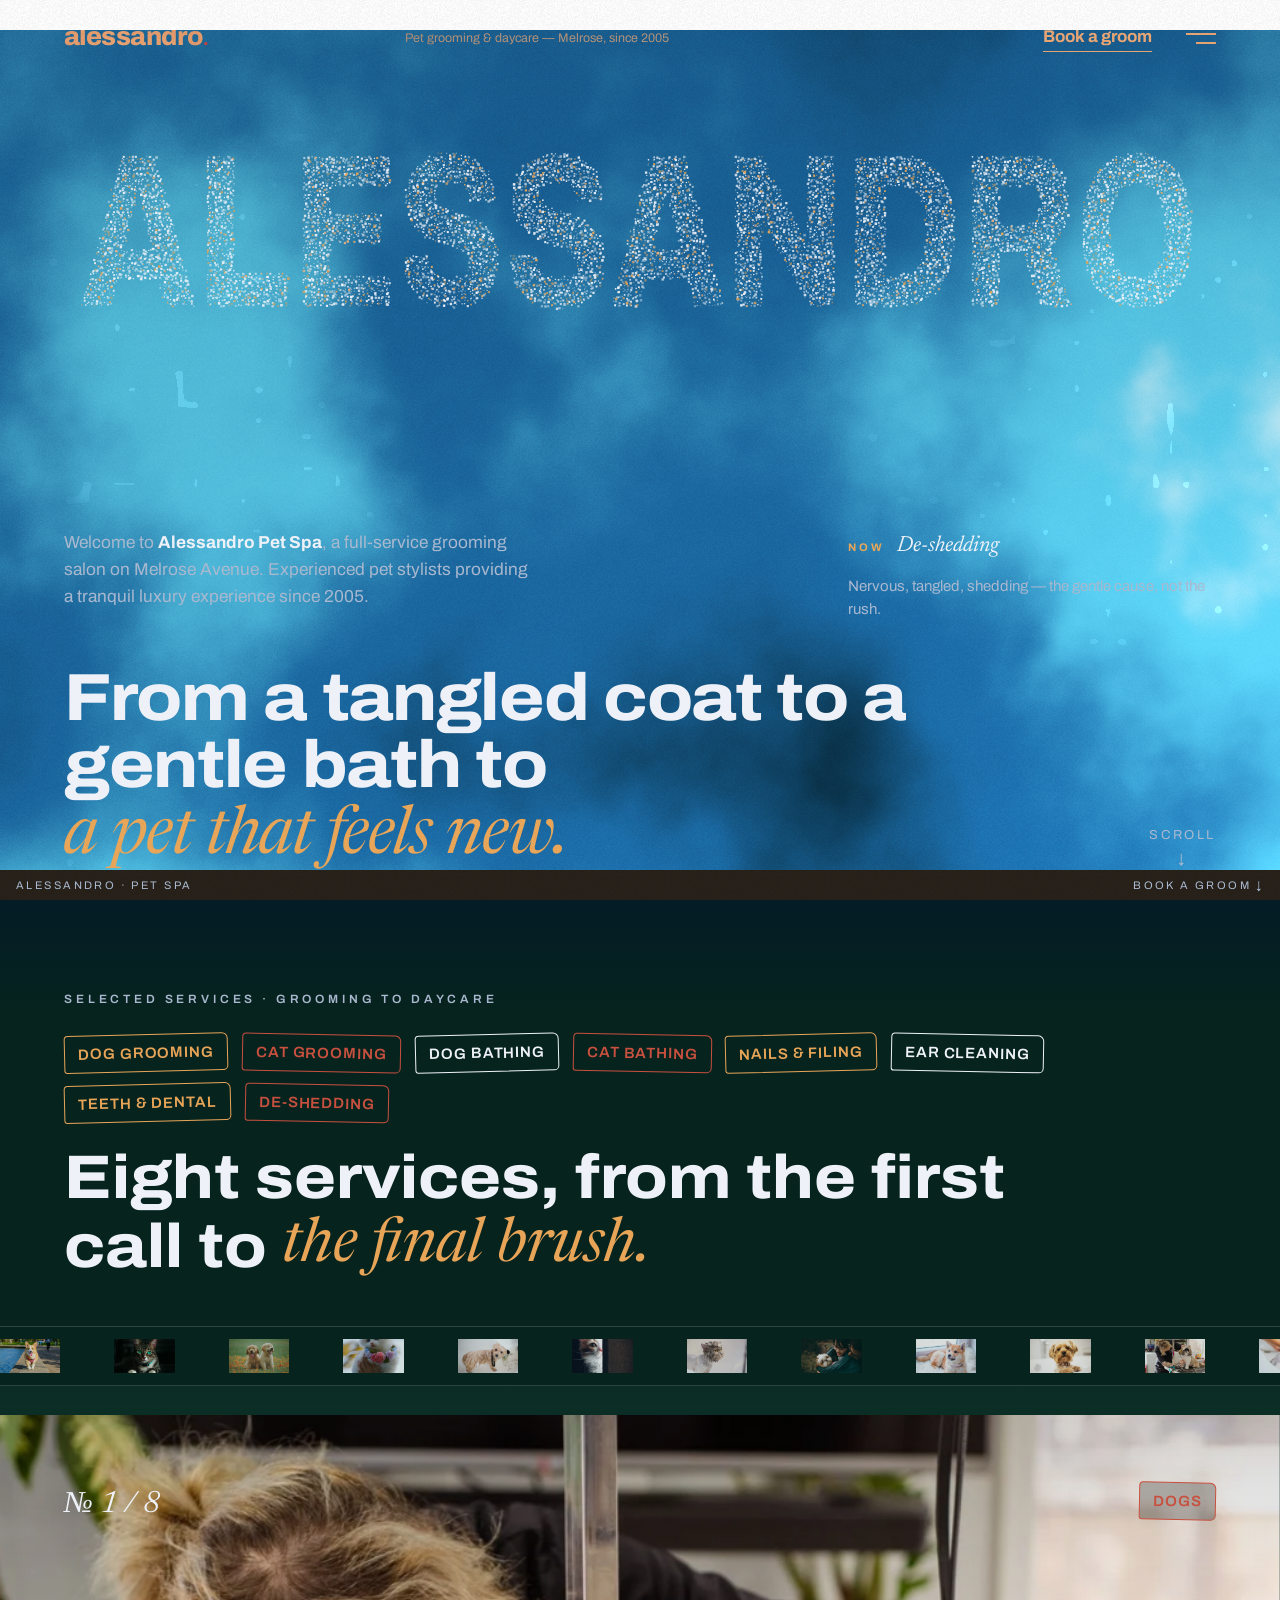
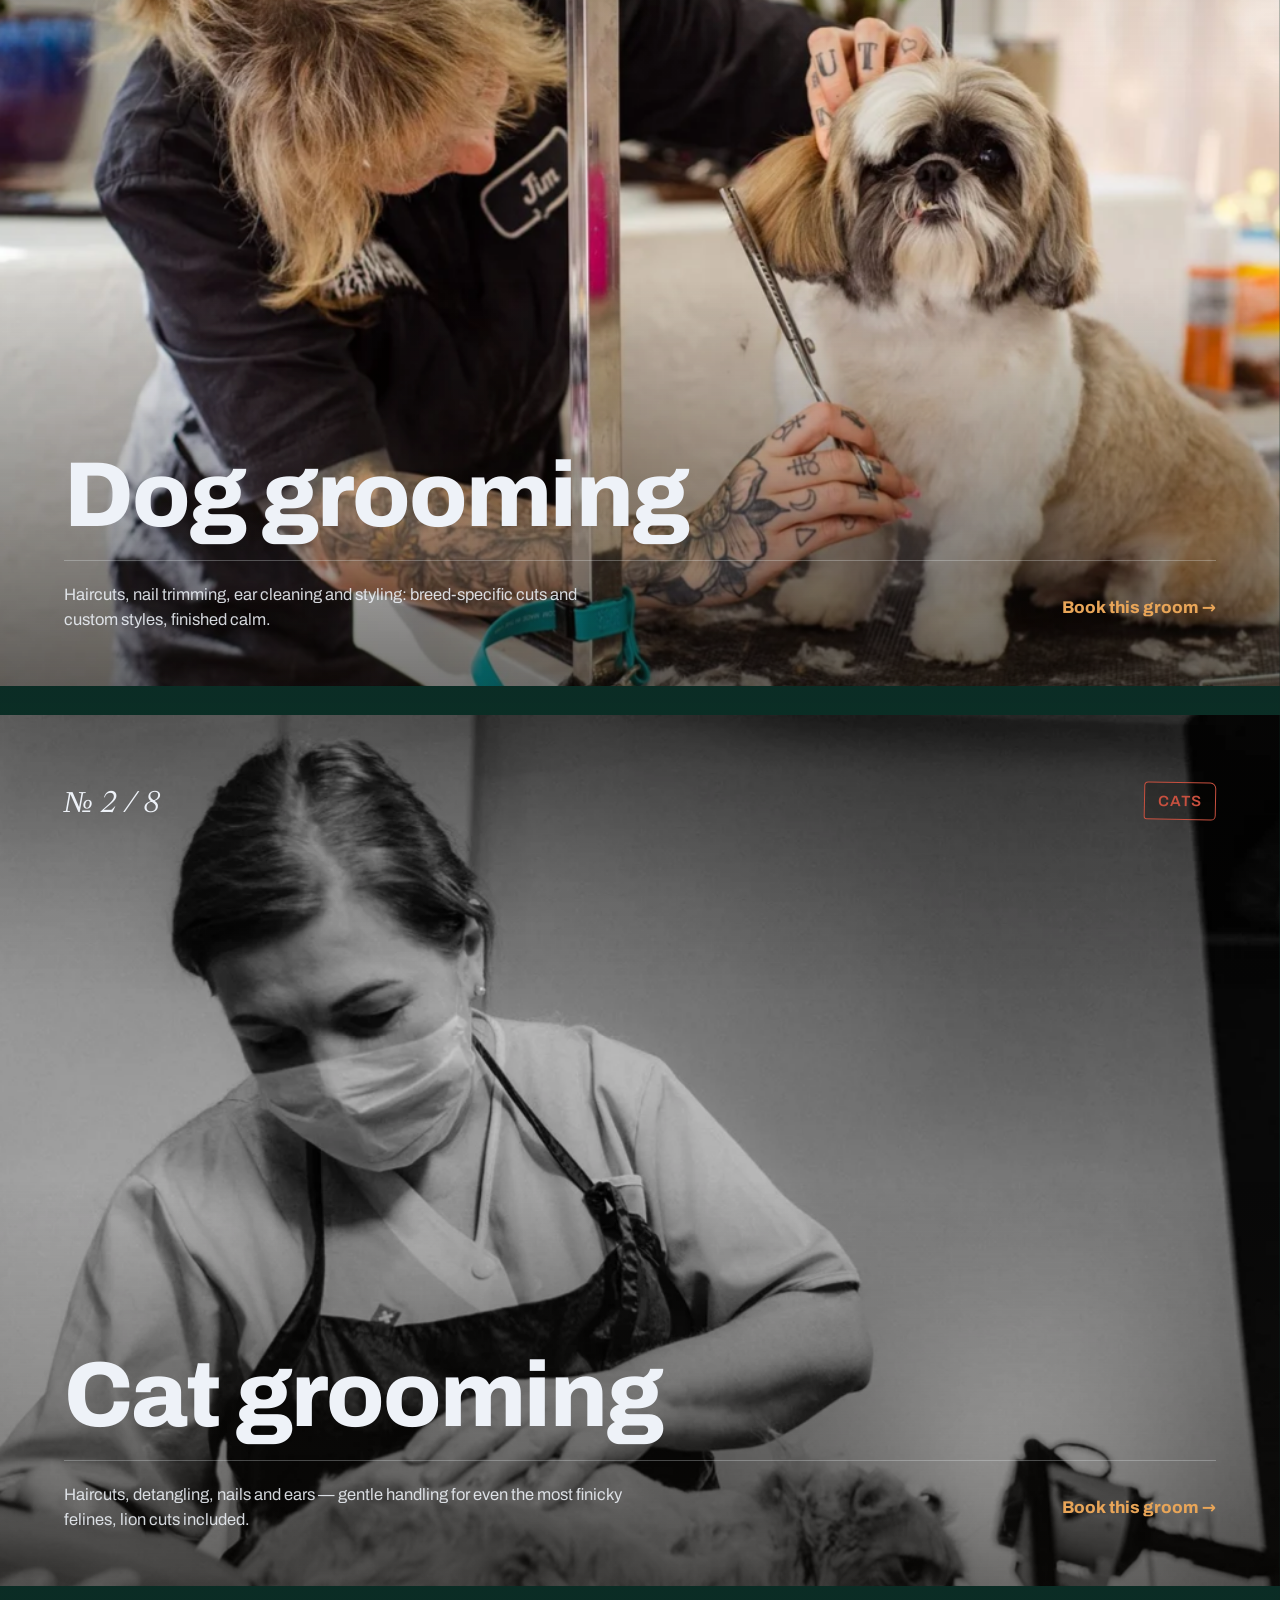
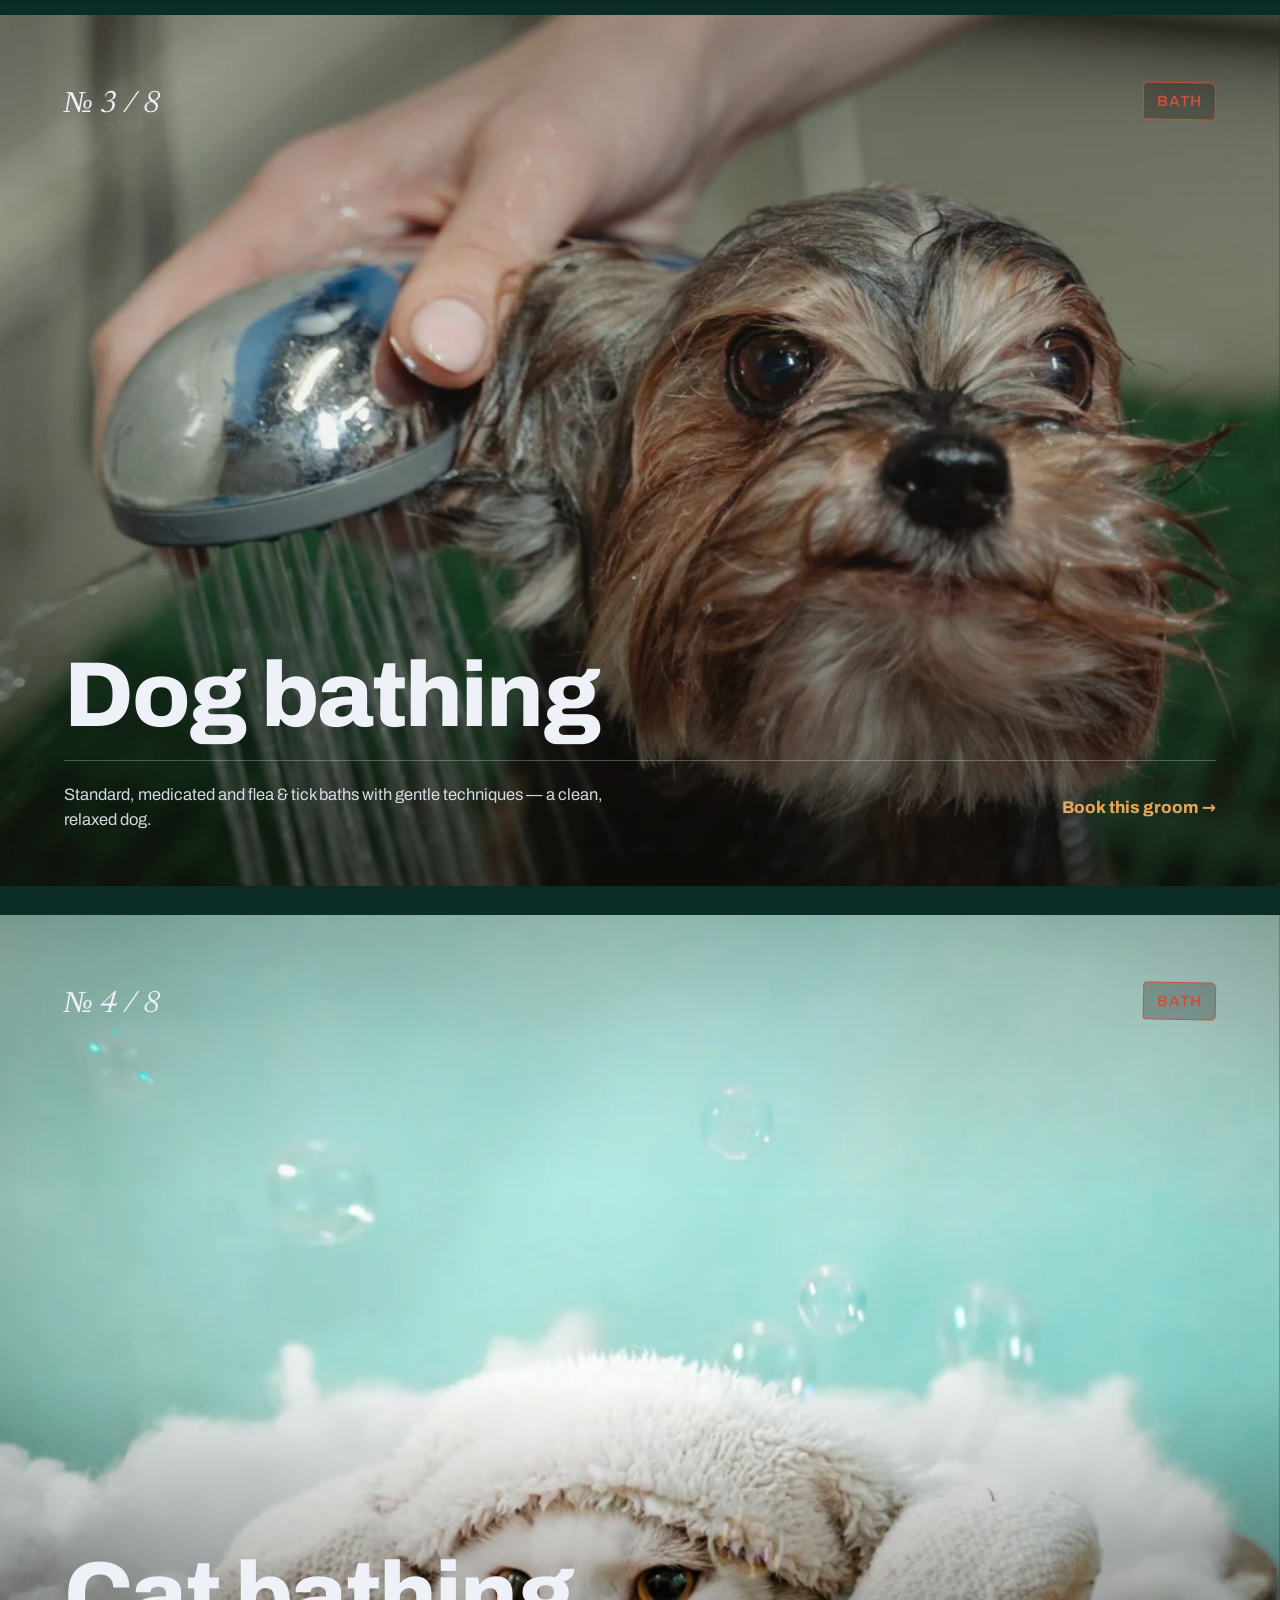
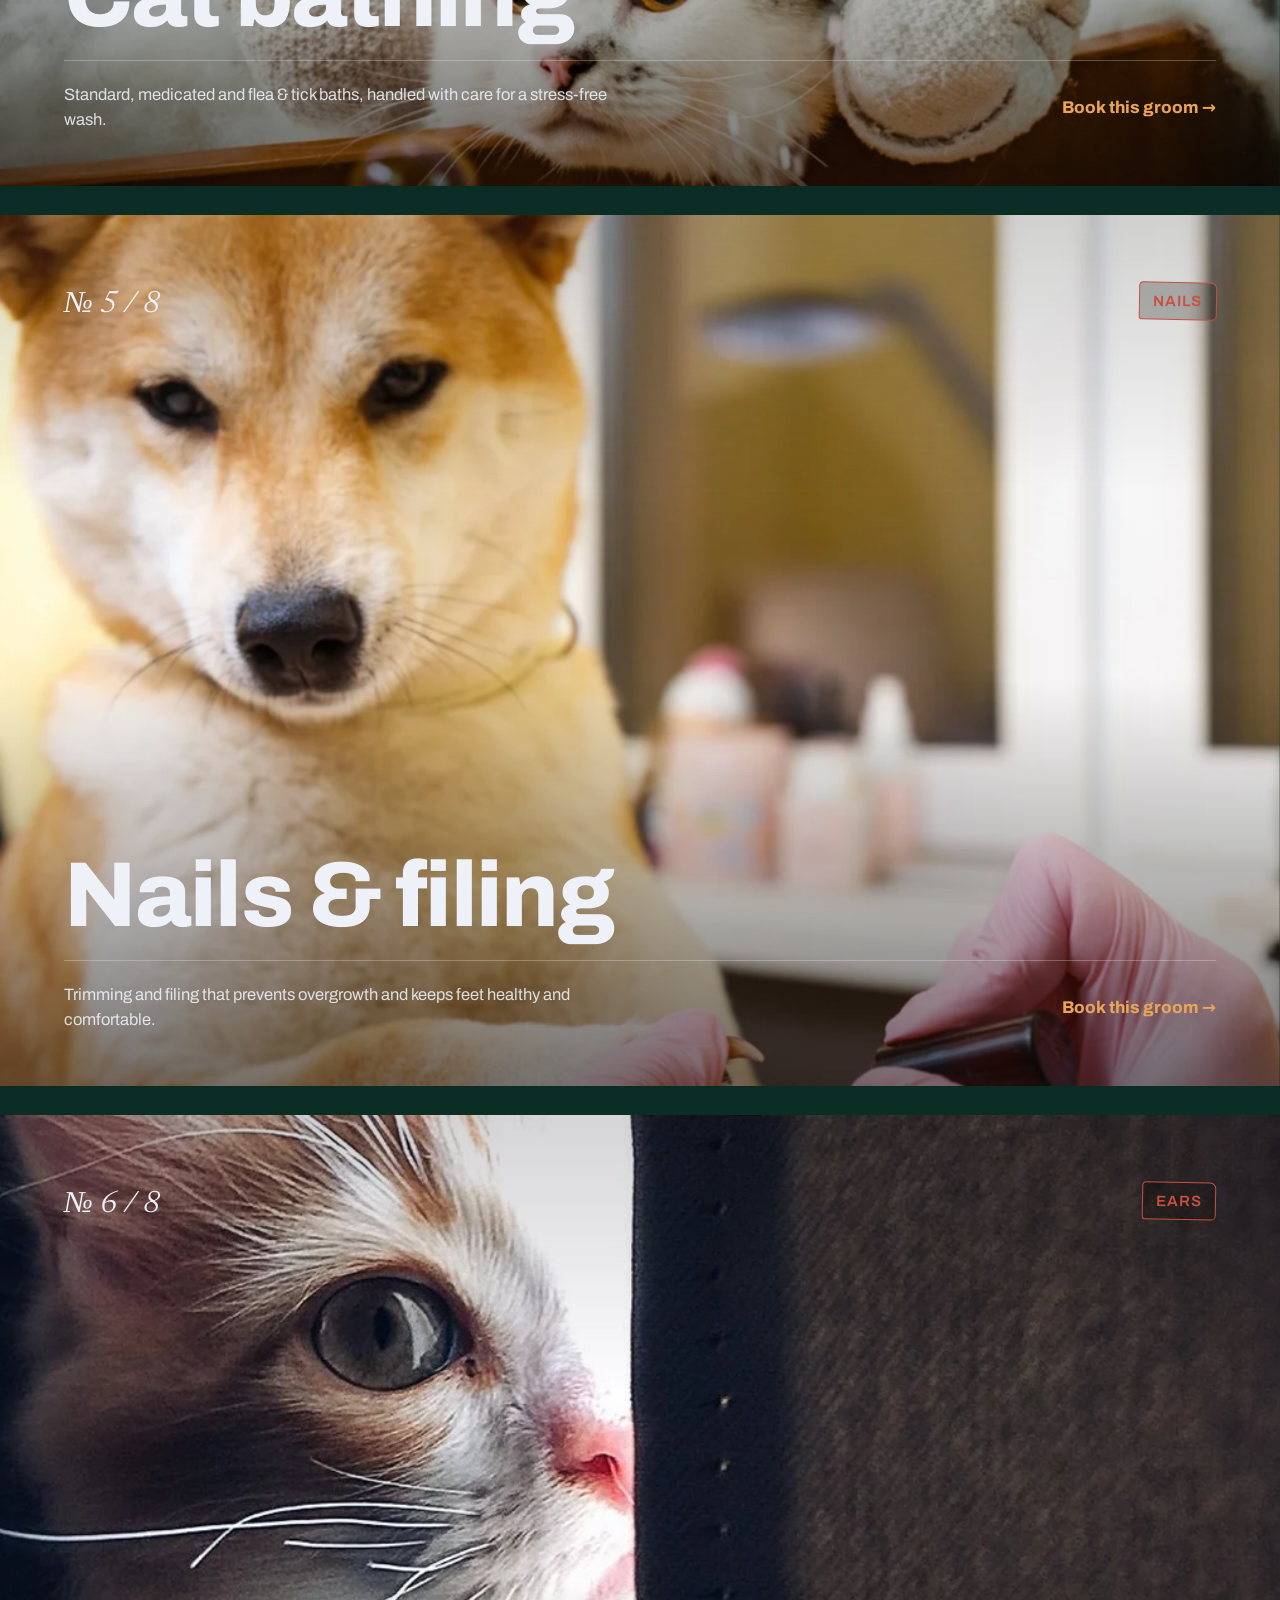
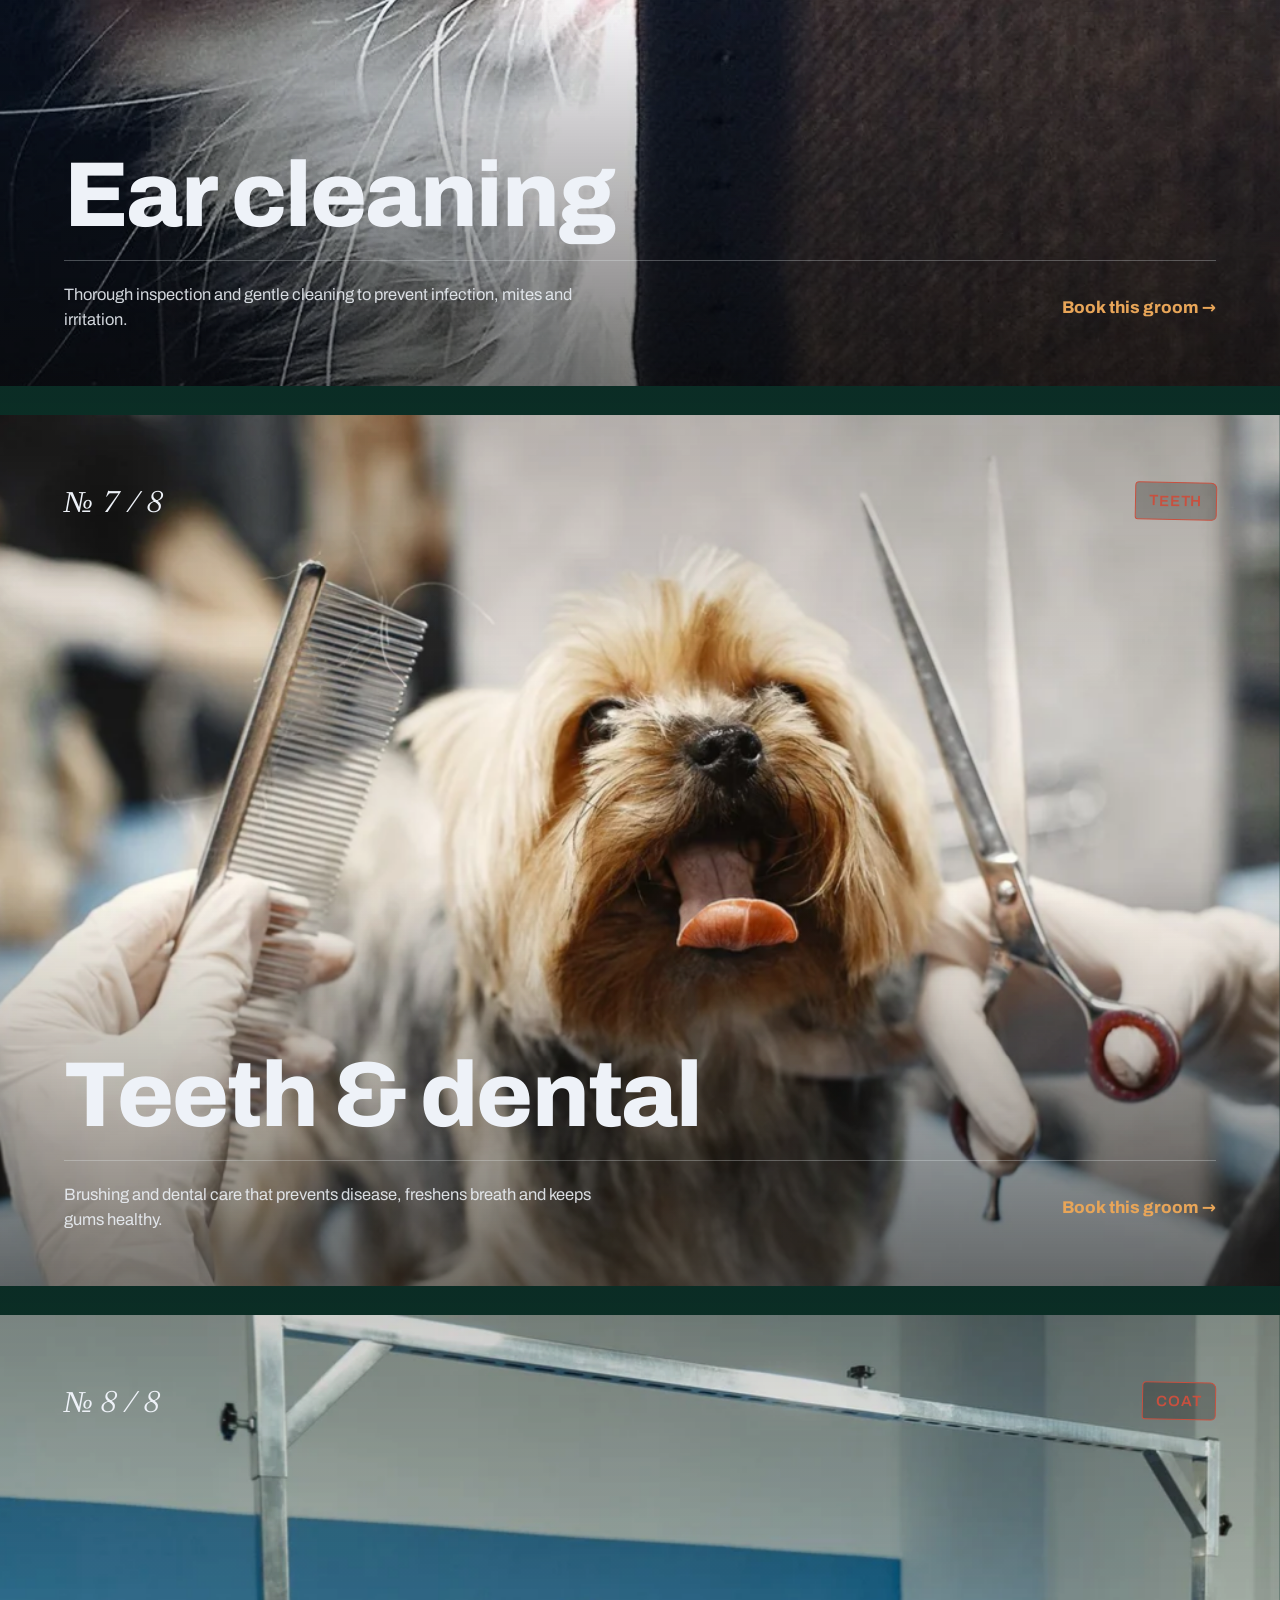
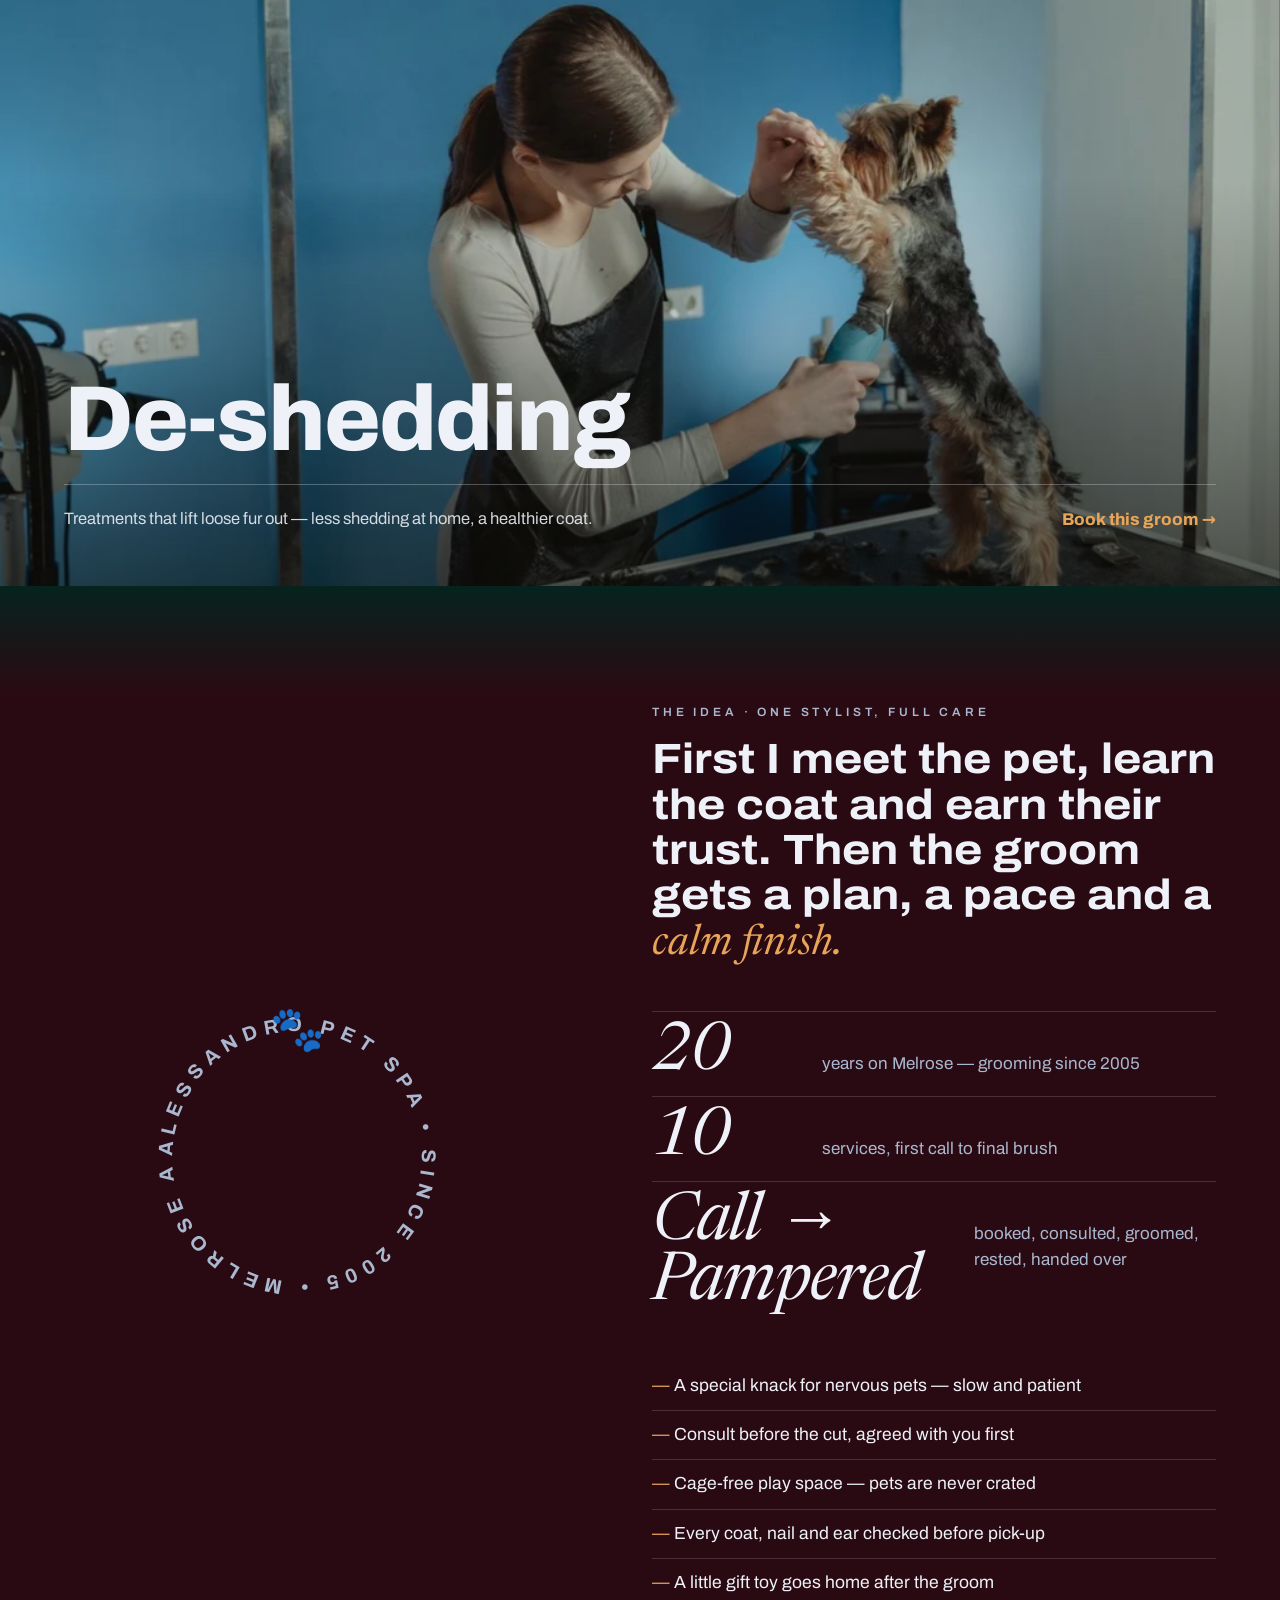
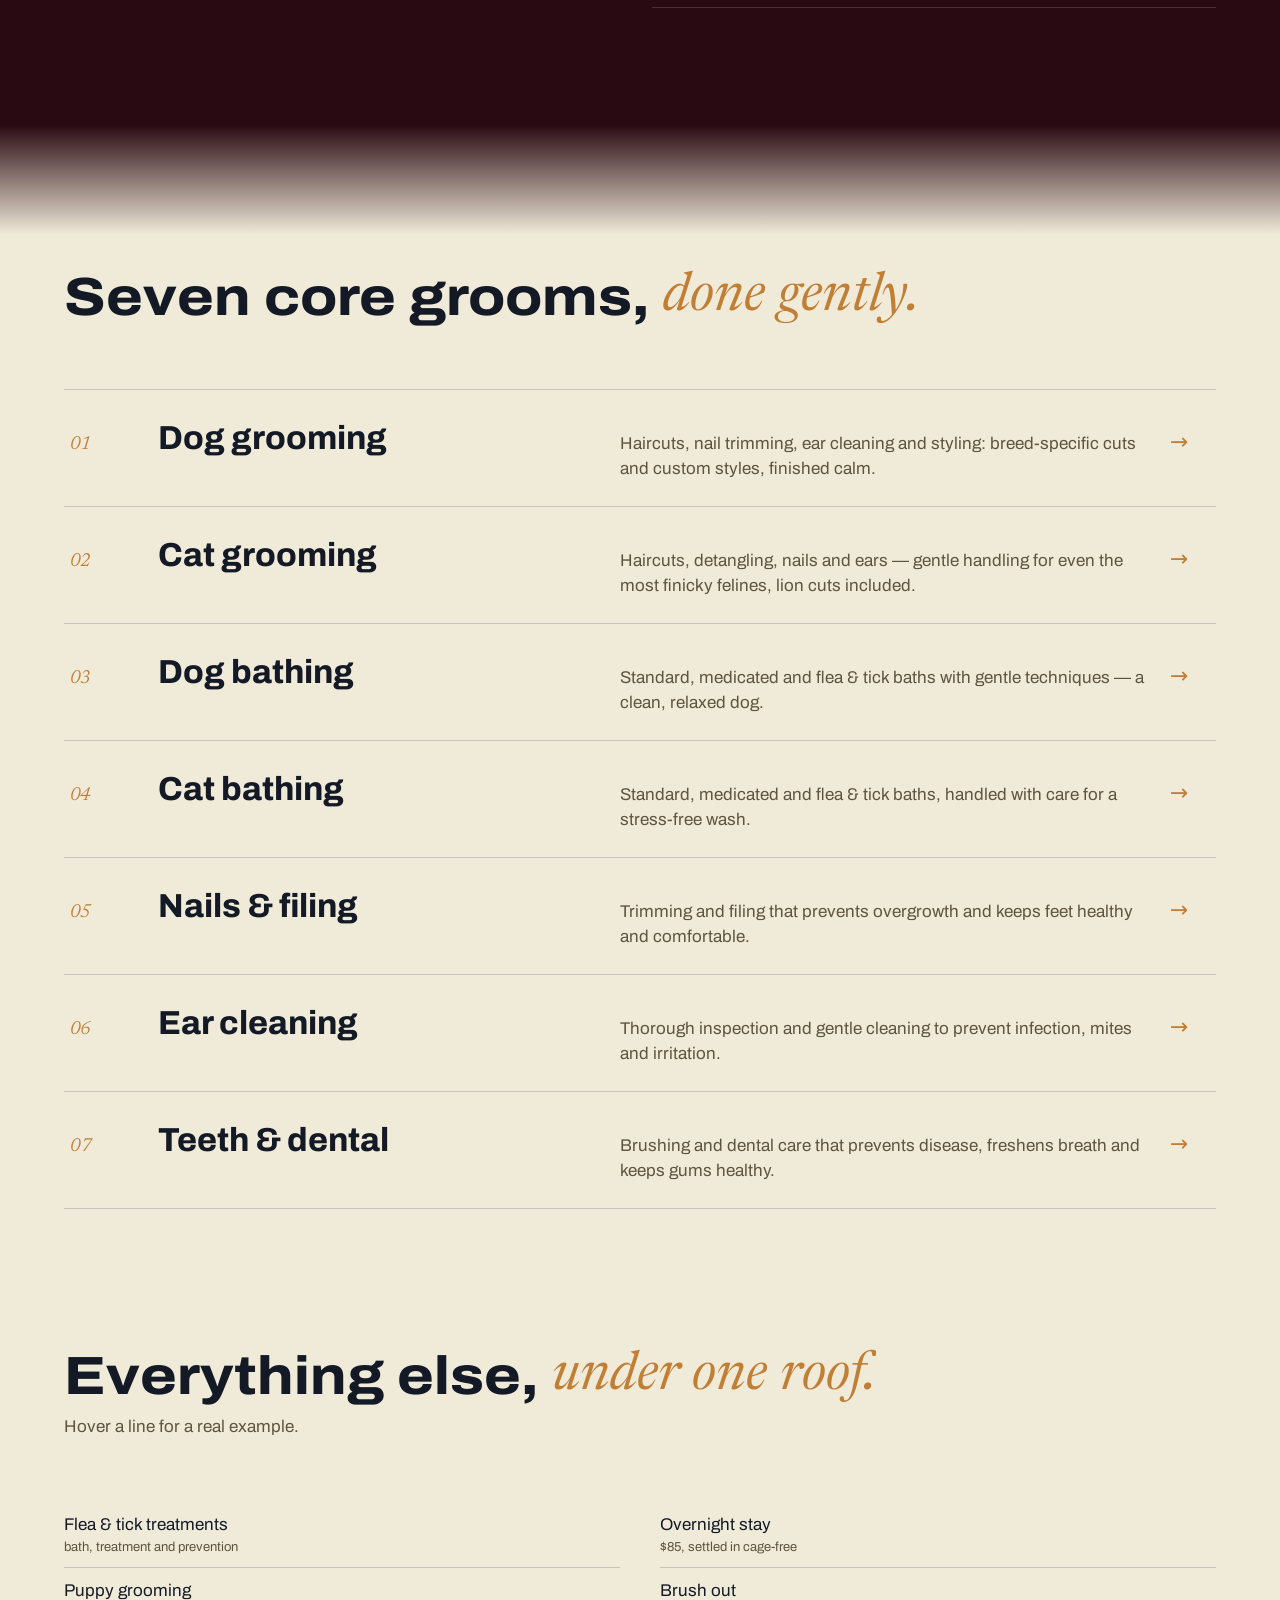
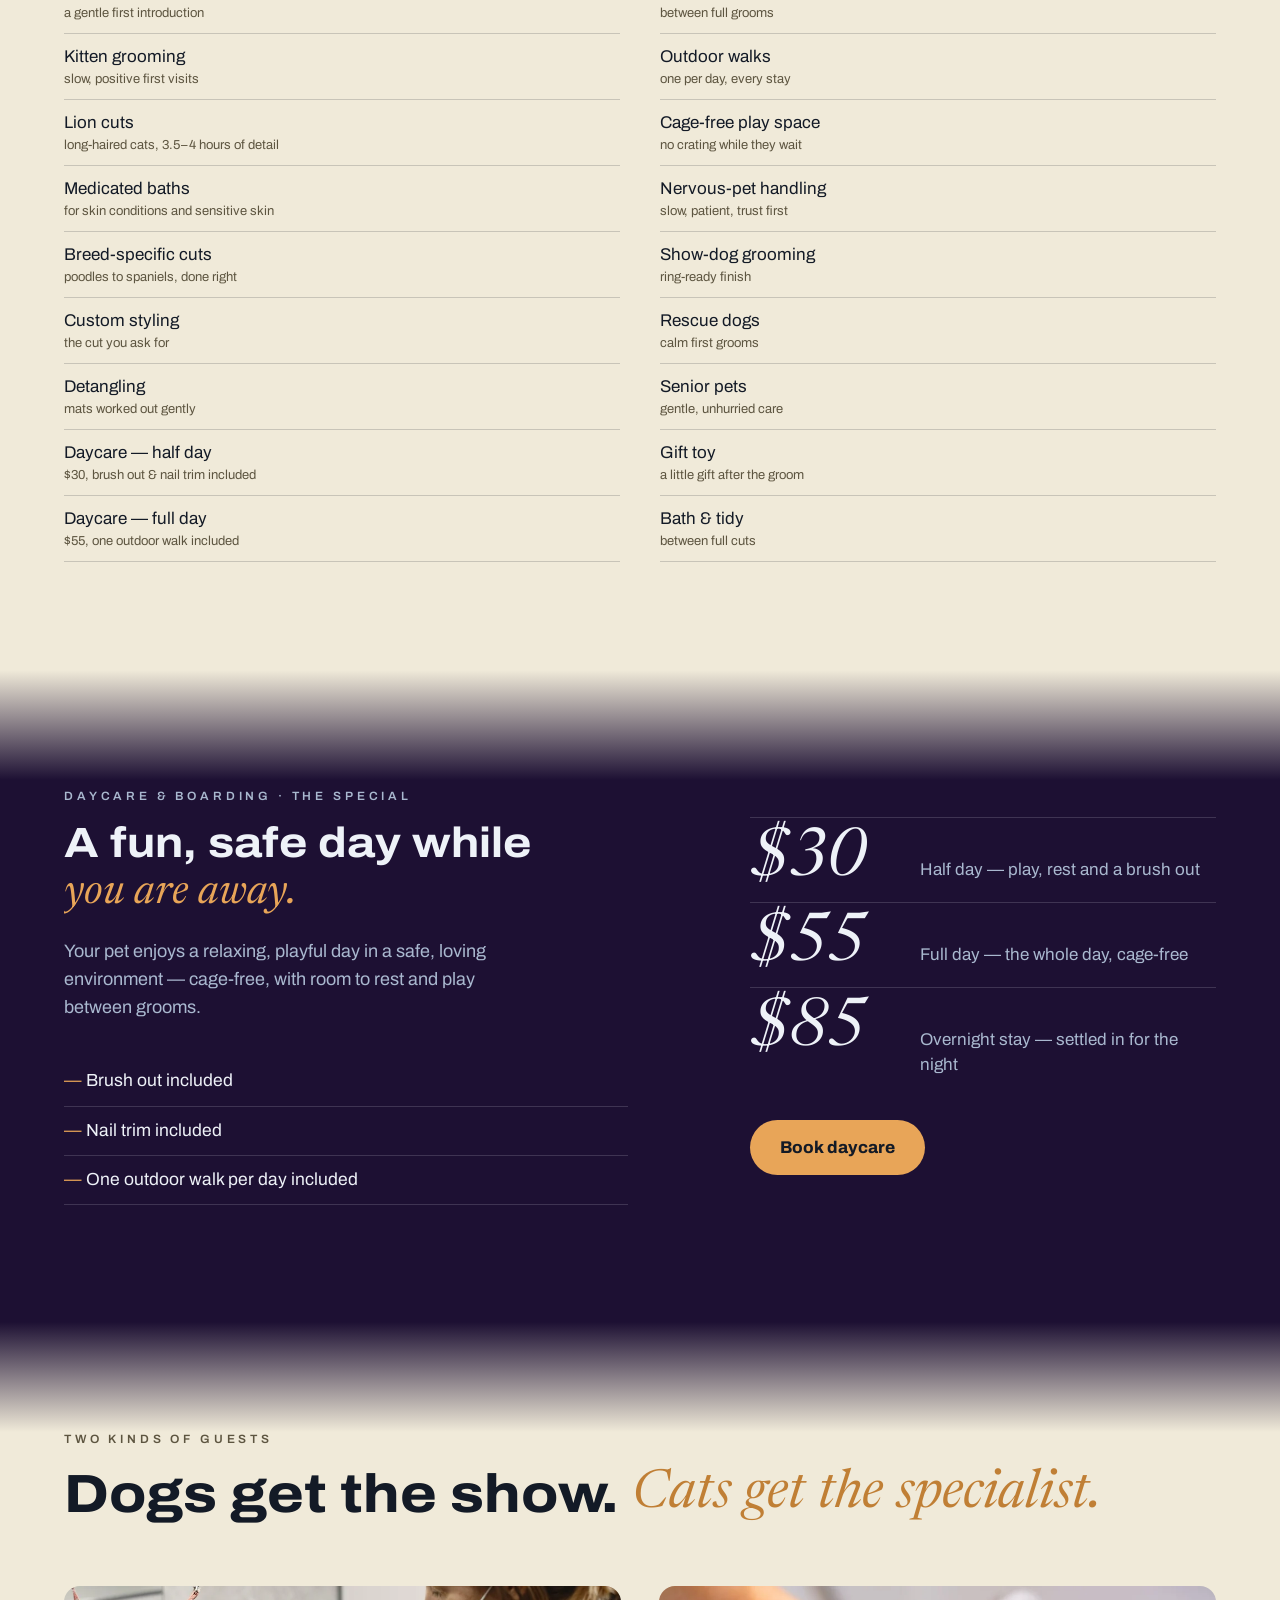
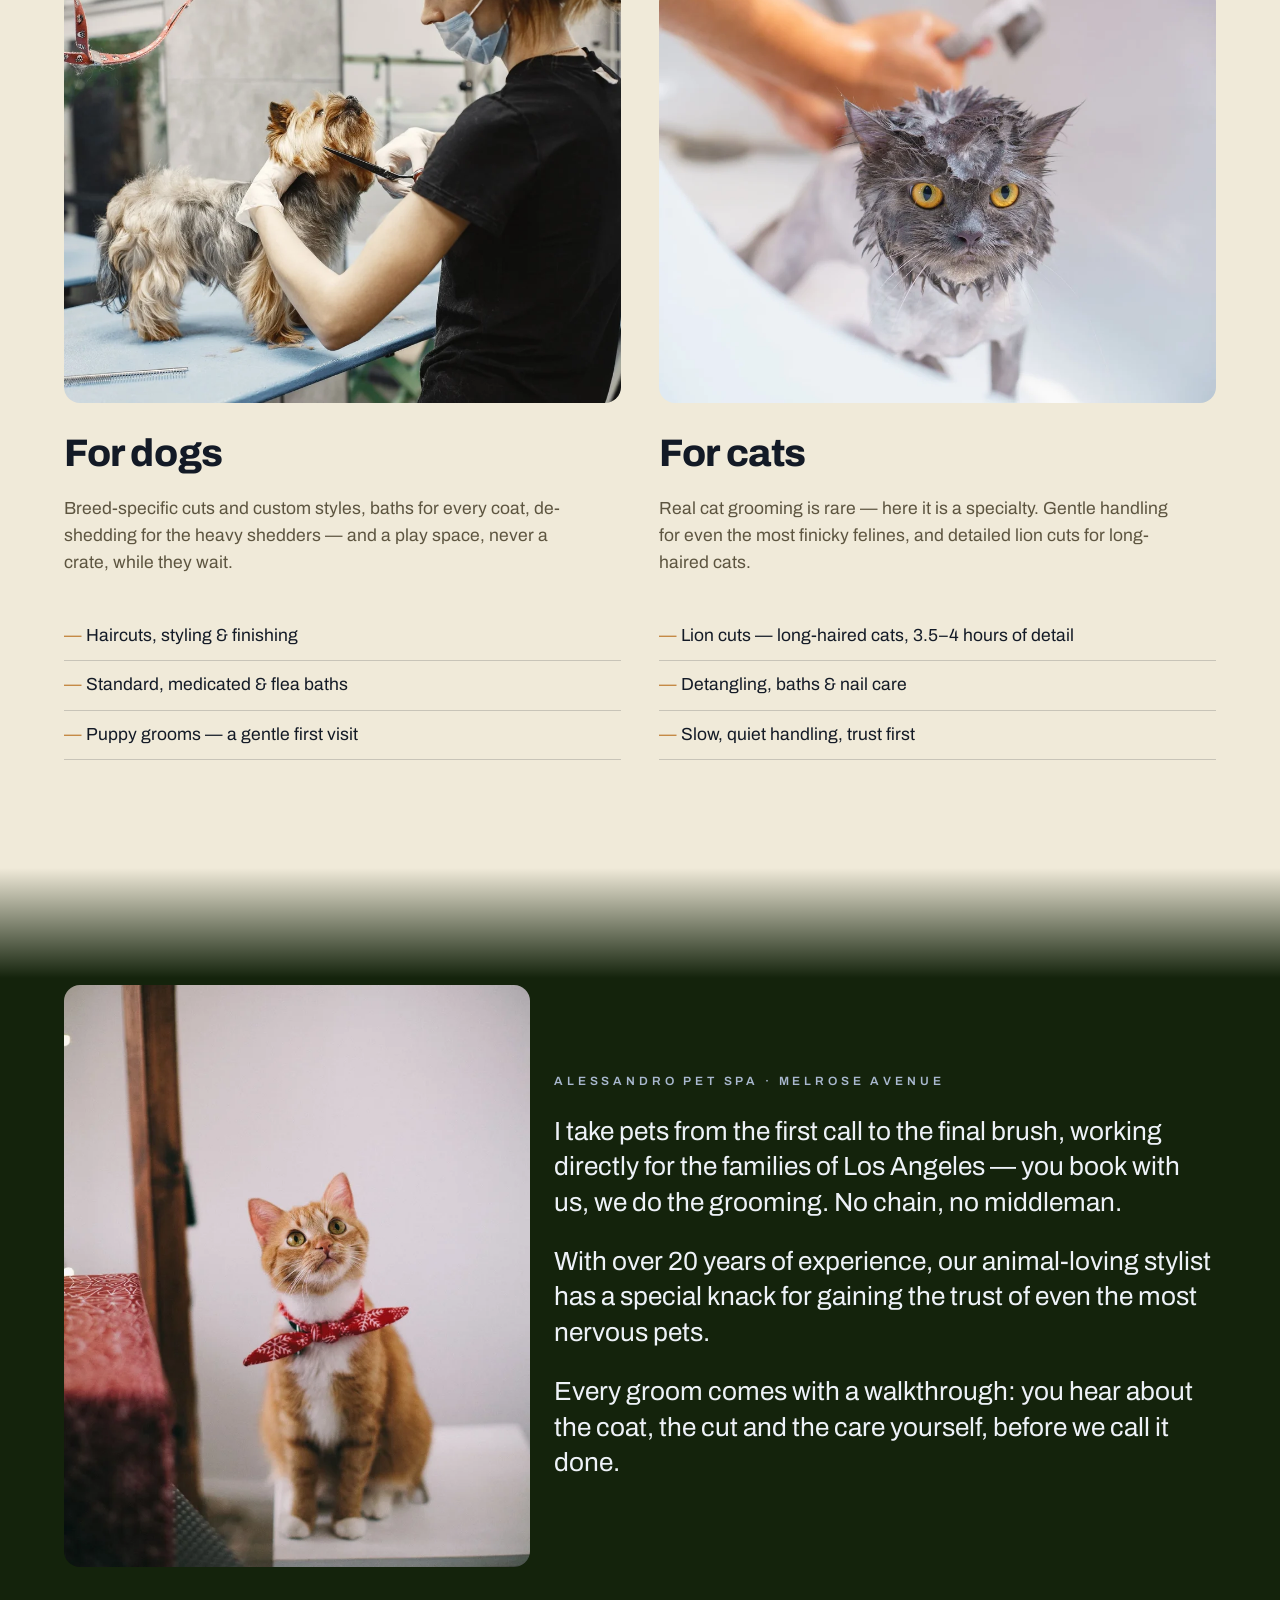
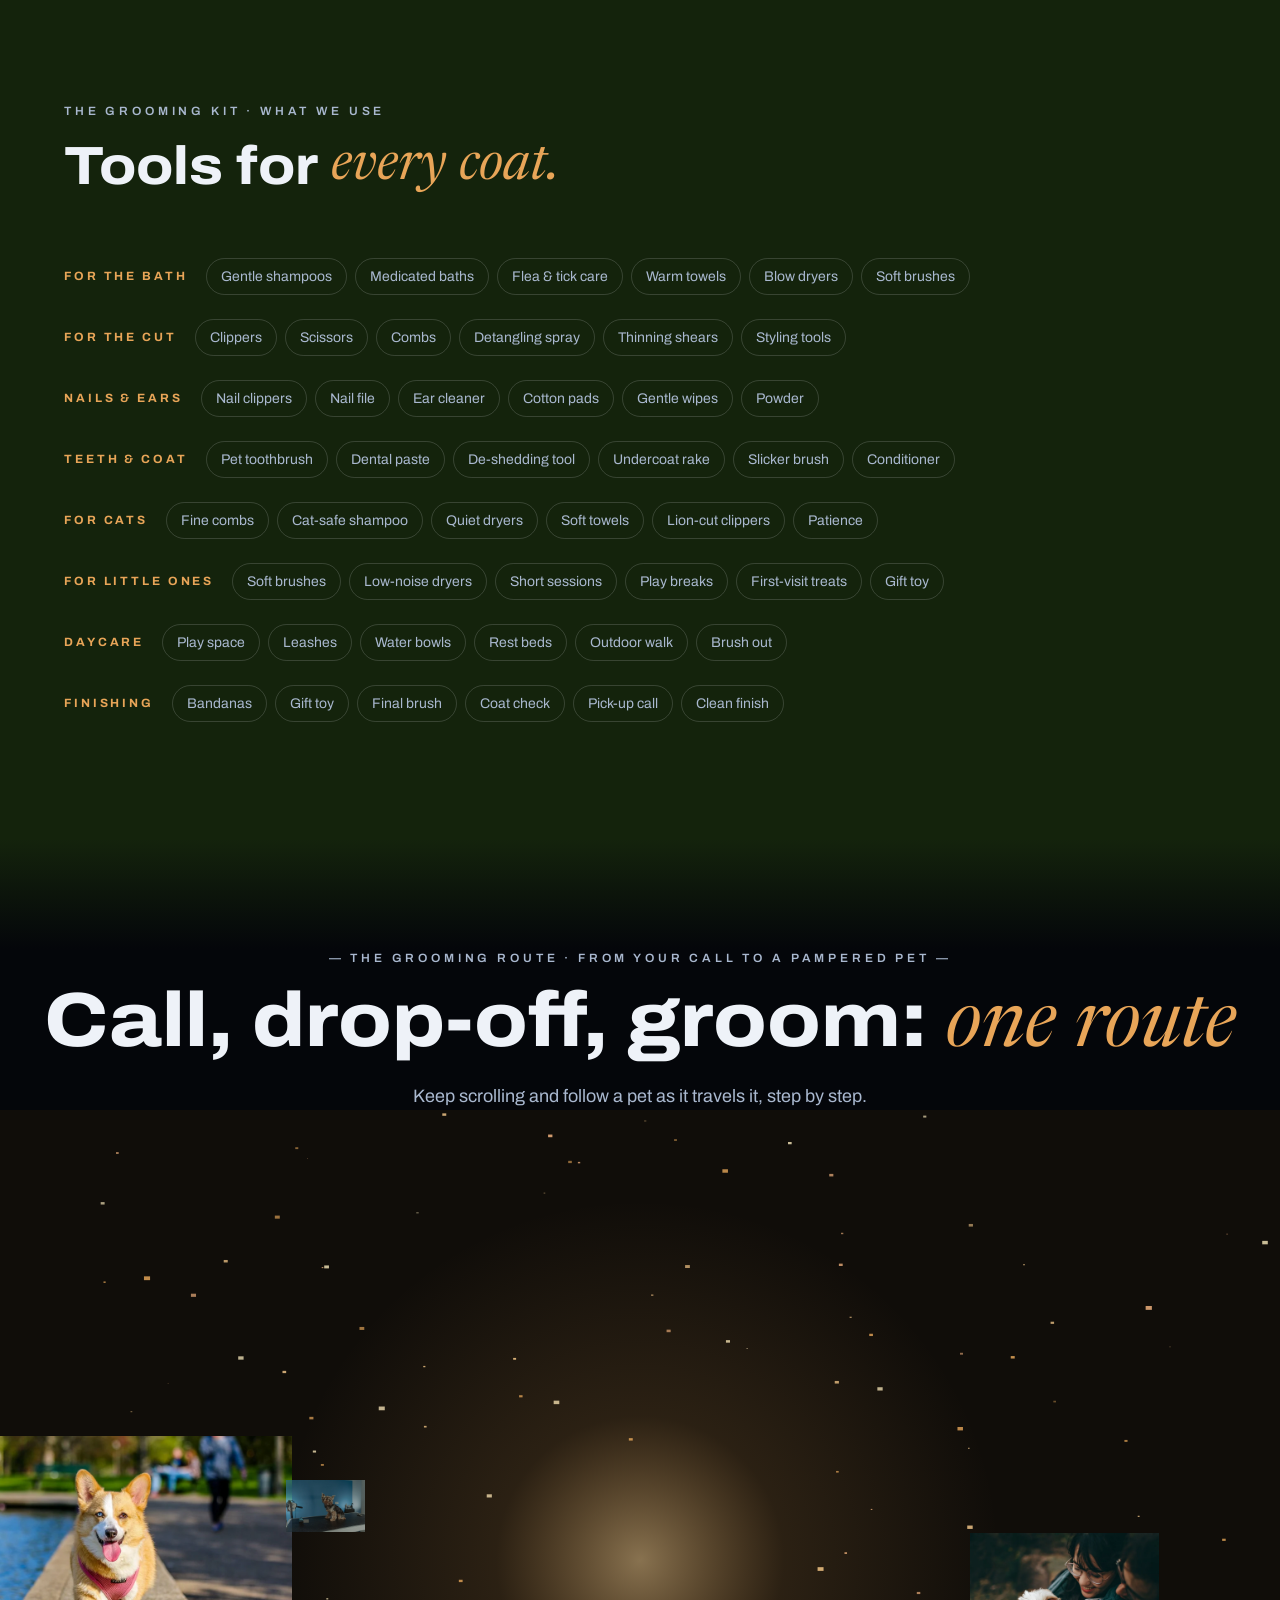
==== index.html @ 4f5b02bc "Alessandro Pet Spa — own-code site on the Mallesh-rebuild design system" ====
<!DOCTYPE html>
<html lang="en">
<head>
<meta charset="UTF-8">
<meta name="viewport" content="width=device-width, initial-scale=1.0">
<title>Alessandro Pet Spa — Pet Grooming &amp; Daycare · Melrose, Los Angeles · Since 2005</title>
<meta name="description" content="Alessandro Pet Spa is a full-service pet grooming salon on Melrose Avenue, Los Angeles: dog and cat grooming, bathing, nails, ears, teeth, de-shedding and cage-free daycare — a tranquil luxury experience since 2005.">
<link rel="icon" href="favicon.svg" type="image/svg+xml">
<link rel="stylesheet" href="assets/css/site.css?v=10">
<script type="application/ld+json">
{"@context":"https://schema.org","@type":"LocalBusiness","name":"Alessandro Pet Spa","description":"Full-service pet grooming and daycare in Los Angeles: dog and cat grooming, bathing, nail trimming, ear cleaning, teeth brushing, de-shedding, flea and tick treatments.","telephone":"(323) 644-4946","email":"alessandropetspa@yahoo.com","priceRange":"$","address":{"@type":"PostalAddress","streetAddress":"7221 Melrose Avenue","addressLocality":"Los Angeles","addressRegion":"CA","postalCode":"90046"}}
</script>
</head>
<body>

<div class="preloader" id="preloader" aria-hidden="true">
  <div class="preloader__name">ALESSANDRO</div>
  <div class="preloader__bar"><span id="preBar"></span></div>
  <div class="preloader__pct" id="prePct">0%</div>
</div>

<header class="hdr">
  <a class="hdr__logo" href="#top" data-goto>alessandro<em>.</em></a>
  <p class="hdr__tag">Pet grooming &amp; daycare — Melrose, since 2005</p>
  <div class="hdr__r">
    <a class="hdr__book" href="#book" data-goto>Book a groom</a>
    <button class="hdr__burger" id="menuBtn" aria-label="Open menu"><span></span><span></span></button>
  </div>
</header>

<nav class="mmenu" id="menu" aria-hidden="true">
  <div class="mmenu__grid">
    <a class="mmenu__link" href="#work" data-goto><img src="assets/img/ghost/work.webp" alt=""><span>Services</span></a>
    <a class="mmenu__link" href="#route" data-goto><img src="assets/img/ghost/approach.webp" alt=""><span>The grooming route</span></a>
    <a class="mmenu__link" href="#about" data-goto><img src="assets/img/ghost/about.webp" alt=""><span>About</span></a>
  </div>
  <div class="mmenu__foot">
    <a href="#book" data-goto class="mmenu__book">Book a groom →</a>
    <p>Dogs · Cats · Baths · Nails · Ears · Teeth · De-shedding · Daycare</p>
  </div>
</nav>

<div class="sheet" id="top">
<main>

  <!-- DAWN -->
  <section class="dawn">
    <canvas class="dawn__shader" id="dawnShader" aria-hidden="true"></canvas>
    <div class="dawn-stage"><canvas class="dawn__gl" id="grainCanvas" aria-label="Alessandro"></canvas></div>
    <div class="dawn-row margins">
      <p class="dawn__lead mask">Welcome to <b>Alessandro Pet Spa</b>, a full-service grooming salon on Melrose Avenue. Experienced pet stylists providing a tranquil luxury experience since 2005.</p>
      <div class="dawn__side">
        <div class="dawn__now"><span class="dawn__now-k">Now</span><span class="dawn__now-v" id="nowRot">Dog grooming</span></div>
        <p class="dawn__side-p">Nervous, tangled, shedding — the gentle cause, not the rush.</p>
      </div>
    </div>
    <div class="dawn-foot margins">
      <h1 class="mask">From a tangled coat to a gentle bath to <em>a pet that feels new.</em></h1>
      <p class="dawn-foot__r">Scroll<br>↓</p>
    </div>
  </section>

  <!-- WORK -->
  <section class="work" id="work">
    <div class="work-head margins">
      <p class="kick reveal">Selected services · grooming to daycare</p>
      <div class="wh-names reveal" id="stamps"></div>
      <h2 class="mask">Eight services, from the first call to <em>the final brush.</em></h2>
    </div>
    <div class="marquee" aria-hidden="true"><div class="marquee__in" id="marqueeIn"></div></div>
    <div class="covers" id="covers"></div>
  </section>

  <!-- IDEA -->
  <section class="idea">
    <div class="idea-grid margins">
      <div class="idea-stage reveal">
        <svg class="badge" viewBox="0 0 200 200" aria-hidden="true">
          <defs><path id="circ" d="M100,100 m-78,0 a78,78 0 1,1 156,0 a78,78 0 1,1 -156,0"/></defs>
          <text><textPath href="#circ">ALESSANDRO PET SPA • SINCE 2005 • MELROSE AVENUE • </textPath></text>
        </svg>
        <span class="badge__bolt">🐾</span>
      </div>
      <div class="idea-copy">
        <p class="kick reveal">The idea · one stylist, full care</p>
        <h2 class="mask">First I meet the pet, learn the coat and earn their trust. Then the groom gets a plan, a pace and a <em>calm finish.</em></h2>
        <div class="nums">
          <div class="num reveal"><b data-count="20">0</b><span>years on Melrose — grooming since 2005</span></div>
          <div class="num reveal"><b data-count="10">0</b><span>services, first call to final brush</span></div>
          <div class="num reveal"><b>Call → Pampered</b><span>booked, consulted, groomed, rested, handed over</span></div>
        </div>
        <ul class="proof reveal">
          <li>A special knack for nervous pets — slow and patient</li>
          <li>Consult before the cut, agreed with you first</li>
          <li>Cage-free play space — pets are never crated</li>
          <li>Every coat, nail and ear checked before pick-up</li>
          <li>A little gift toy goes home after the groom</li>
        </ul>
      </div>
    </div>
  </section>

  <!-- SERVICES (paper) -->
  <section class="paper">
    <div class="margins">
      <div class="sec-head">
        <p class="kick reveal">What we do · the full list</p>
        <h2 class="mask">Seven core grooms, <em>done gently.</em></h2>
      </div>
      <div class="rows" id="rows"></div>
      <div class="sec-head sec-head--2">
        <h2 class="mask">Everything else, <em>under one roof.</em></h2>
        <p class="caps__note reveal">Hover a line for a real example.</p>
      </div>
      <ul class="caps__list" id="capsList"></ul>
    </div>
    <div class="paper__preview" id="rowPreview"><img alt=""></div>
  </section>

  <!-- DAYCARE (Alessandro-only) -->
  <section class="daycare" id="daycare">
    <div class="idea-grid margins">
      <div class="idea-copy daycare-copy">
        <p class="kick reveal">Daycare &amp; boarding · the special</p>
        <h2 class="mask">A fun, safe day while <em>you are away.</em></h2>
        <p class="daycare-p reveal">Your pet enjoys a relaxing, playful day in a safe, loving environment — cage-free, with room to rest and play between grooms.</p>
        <ul class="proof reveal">
          <li>Brush out included</li>
          <li>Nail trim included</li>
          <li>One outdoor walk per day included</li>
        </ul>
      </div>
      <div class="daycare-prices">
        <div class="num reveal"><b>$30</b><span>Half day — play, rest and a brush out</span></div>
        <div class="num reveal"><b>$55</b><span>Full day — the whole day, cage-free</span></div>
        <div class="num reveal"><b>$85</b><span>Overnight stay — settled in for the night</span></div>
        <a class="press reveal" href="#book" data-goto>Book daycare</a>
      </div>
    </div>
  </section>

  <!-- DOGS / CATS SPLIT (Alessandro-only) -->
  <section class="split">
    <div class="margins">
      <div class="sec-head">
        <p class="kick reveal">Two kinds of guests</p>
        <h2 class="mask">Dogs get the show. <em>Cats get the specialist.</em></h2>
      </div>
      <div class="split-grid">
        <article class="split-card reveal">
          <img src="assets/img/split-dogs.webp" alt="Dog being styled at the grooming table" loading="lazy">
          <h3>For dogs</h3>
          <p>Breed-specific cuts and custom styles, baths for every coat, de-shedding for the heavy shedders — and a play space, never a crate, while they wait.</p>
          <ul class="proof">
            <li>Haircuts, styling &amp; finishing</li>
            <li>Standard, medicated &amp; flea baths</li>
            <li>Puppy grooms — a gentle first visit</li>
          </ul>
        </article>
        <article class="split-card reveal">
          <img src="assets/img/split-cats.webp" alt="Cat being bathed gently" loading="lazy">
          <h3>For cats</h3>
          <p>Real cat grooming is rare — here it is a specialty. Gentle handling for even the most finicky felines, and detailed lion cuts for long-haired cats.</p>
          <ul class="proof">
            <li>Lion cuts — long-haired cats, 3.5–4 hours of detail</li>
            <li>Detangling, baths &amp; nail care</li>
            <li>Slow, quiet handling, trust first</li>
          </ul>
        </article>
      </div>
    </div>
  </section>

  <!-- ABOUT -->
  <section class="about" id="about">
    <div class="about-grid margins">
      <figure class="about-stage reveal"><img src="assets/img/about.webp" alt="A groomed cat at Alessandro Pet Spa" width="720" height="900"></figure>
      <div class="about-copy">
        <p class="kick reveal">Alessandro Pet Spa · Melrose Avenue</p>
        <p class="about__p mask">I take pets from the first call to the final brush, working directly for the families of Los Angeles — you book with us, we do the grooming. No chain, no middleman.</p>
        <p class="about__p mask">With over 20 years of experience, our animal-loving stylist has a special knack for gaining the trust of even the most nervous pets.</p>
        <p class="about__p mask">Every groom comes with a walkthrough: you hear about the coat, the cut and the care yourself, before we call it done.</p>
      </div>
    </div>
    <div class="margins">
      <div class="sec-head sec-head--2">
        <p class="kick reveal">The grooming kit · what we use</p>
        <h2 class="mask">Tools for <em>every coat.</em></h2>
      </div>
      <div class="wall" id="wall"></div>
    </div>
  </section>

  <!-- ROUTE -->
  <section class="route" id="route">
    <div class="route__head">
      <p class="kick reveal">— The grooming route · from your call to a pampered pet —</p>
      <h2 class="route__h reveal">Call, drop-off, groom: <em>one route</em></h2>
      <p class="route__sub reveal">Keep scrolling and follow a pet as it travels it, step by step.</p>
    </div>
    <div class="route__stage" id="routeStage">
      <div class="route__sticky">
        <canvas class="route__gl" id="routeCanvas"></canvas>
        <div class="route__plate" id="routePlate"><span id="plateKick"></span><b id="plateTitle"></b><i id="plateLine"></i></div>
        <div class="route__list" id="routeList"></div>
      </div>
    </div>
  </section>

  <!-- GUESTS + STEPS (snake: side-scrolling) -->
  <section class="snake" id="snake">
    <div class="snake-view">
      <div class="snake-cam" id="snakeCam">
        <div class="snake-plane" id="snakePlane">
          <div class="snake-row snake-a">
            <div class="snake-head">
              <p class="kick">Who we groom</p>
              <h2 class="mask">Dogs, cats, puppies — <em>everyone.</em></h2>
              <p class="xp-route">Four kinds of guests, one standard of care: gentle, patient, calm.</p>
            </div>
            <div class="xp">
              <div class="xp-b"><b>Dogs</b><span>Full grooms, baths and de-shedding for every breed and size.</span></div>
              <div class="xp-b"><b>Cats</b><span>Specialist cat grooming, lion cuts and gentle baths.</span></div>
              <div class="xp-b"><b>Little ones</b><span>Puppies and kittens, introduced to grooming gently.</span></div>
              <div class="xp-b"><b>Nervous pets</b><span>Rescues, seniors and anxious guests, taken slowly.</span></div>
            </div>
          </div>
          <div class="snake-gap" aria-hidden="true"></div>
          <div class="snake-row snake-b">
            <div class="snake-head">
              <p class="kick">How a visit runs</p>
              <h2 class="mask">Eight steps, <em>no surprises.</em></h2>
              <p class="xp-route">The same route on every visit, first puppy groom or full lion cut.</p>
            </div>
            <ol class="steps" id="steps"></ol>
          </div>
        </div>
      </div>
    </div>
    <svg class="snake-map" id="snakeMap" viewBox="0 0 40 30" aria-hidden="true"><path d="M3 22 C 12 6, 20 26, 27 12 S 36 8, 38 14"/><circle id="snakeDot" cx="3" cy="22" r="2.6"/></svg>
  </section>

  <!-- TRUST / AWARD + REVIEWS (Alessandro-only) -->
  <section class="test">
    <div class="test-in margins">
      <svg class="test-ring" viewBox="0 0 100 100" aria-hidden="true">
        <circle class="brush" cx="50" cy="50" r="47.5"/>
        <circle class="brush brush2" cx="50.8" cy="49.4" r="47"/>
      </svg>
      <p class="kick reveal">BusinessRate · Best of 2025</p>
      <h2 class="test-h mask">Best pet groomer, <em>Melrose.</em></h2>
      <p class="sec-p reveal">BEST OF BusinessRate 2025 — Pet Groomer, Melrose, Los Angeles. Google 4.7. On Melrose Avenue since 2005, with a cage-free play space and a TOP DOG trophy on the shelf.</p>
      <div class="reviews reveal">
        <blockquote>“Alessandro is the perfect groomer for my baby girl. She was looking kind of raggedy when I brought her in and he explained what we could do during a brief consultation and also made some very valuable suggestions! I loved his demeanor and the vibe of the shop.”<span>— Google review</span></blockquote>
        <blockquote>“As the owner of a dog rescue and so many different dogs that come in and out needing grooming — Alessandro is the BEST and truly cares about each and every client's wellbeing. We recommend coming here for ALL of our alumni and definitely for your baby!!”<span>— Google review</span></blockquote>
      </div>
      <div class="presses reveal">
        <a class="press" href="#book" data-goto>Book a groom</a>
        <a class="press press--ghost" href="#work" data-goto>See the services</a>
      </div>
    </div>
  </section>

  <!-- FINALE -->
  <section class="finale">
    <div class="finale-stage" id="inkStage">
      <canvas class="finale__gl" id="finaleCanvas" aria-label="Alessandro — signature"></canvas>
      <div class="ink-line" aria-hidden="true"></div>
      <div class="ink-touch" id="inkTouch" aria-hidden="true"></div>
      <p class="ink-hint" id="inkHint"><span class="hold"></span> Hold on the line to sign</p>
      <button class="ink-done" id="inkDone" type="button">Done</button>
      <div class="seal" id="seal" aria-hidden="true"><span class="seal__b">🐾</span><span class="seal__t">Alessandro</span><span class="seal__s">Groomed &amp; happy</span></div>
      <button class="ink-again" id="inkAgain" type="button">Sign again</button>
    </div>
    <div class="finale-copy margins">
      <h2 class="mask">Bring your pet. <em>We'll take it to pampered.</em></h2>
      <a class="btn" href="#book" data-goto>Book a groom</a>
    </div>
  </section>

</main>
</div>

<!-- FOOTER / BOOKING — the booking sheet -->
<footer class="curtain" id="book">
  <div class="margins curtain__in">
    <div class="sheet-head" aria-hidden="true">
      <span>Booking sheet</span><span class="sheet-head__no">№ 001 — Alessandro Pet Spa</span><span>Since 2005</span>
    </div>
    <div class="book-grid">
      <div class="book-left">
        <h2 class="mask">Tell me who <em>needs a groom.</em></h2>
        <p class="book-lede reveal">Fill the sheet and we will call you back. Or call the spa yourself on (323) 644-4946 — 7221 Melrose Avenue, Los Angeles, parking in the back, between Formosa and Alta Vista.</p>
        <div class="assure">
          <div class="assure__row reveal"><b>Call the spa</b><span>(323) 644-4946 · Mon–Fri 8–5, Sat–Sun 9–5.</span></div>
          <div class="assure__row reveal"><b>Cage-free, always</b><span>Pets play and rest in the open — never crated.</span></div>
          <div class="assure__row reveal"><b>Gentle first visits</b><span>Nervous pets are taken slowly, trust first.</span></div>
        </div>
      </div>
      <div class="book-right">
        <form class="jform" id="bookForm" action="#" method="post" novalidate>
          <label class="jfield"><span>Your name</span>
            <input name="name" type="text" autocomplete="name" placeholder="Full name" required>
          </label>
          <label class="jfield"><span>Phone</span>
            <input name="contact" type="tel" autocomplete="tel" placeholder="Number we should call back" required>
          </label>
          <label class="jfield"><span>Your pet &amp; the groom</span>
            <textarea name="job" rows="4" placeholder="Pet's name, breed, and what they need" required></textarea>
          </label>
          <fieldset class="jchips">
            <legend>Booking for</legend>
            <label><input type="radio" name="size" value="Dog" checked><span>Dog</span></label>
            <label><input type="radio" name="size" value="Cat"><span>Cat</span></label>
            <label><input type="radio" name="size" value="Puppy or kitten"><span>Puppy or kitten</span></label>
            <label><input type="radio" name="size" value="Daycare"><span>Daycare</span></label>
          </fieldset>
          <p class="jform__err" id="formErr" hidden>Three things missing: your name, a number to call back, and what your pet needs.</p>
          <button class="jform__send" type="submit">Send the booking sheet <i>→</i></button>
          <p class="jform__note">Sending puts your pet in our booking book. Nothing is shared with anyone else. Daycare: $30 half day · $55 full day · $85 overnight.</p>
        </form>
        <div class="sheet-done" id="sheetDone" hidden>
          <div class="stamp-big" aria-hidden="true">Booking<br>logged</div>
          <h3>Sheet received.</h3>
          <p id="doneText">We will call you back shortly.</p>
          <dl class="done-sum" id="doneSum"></dl>
          <button class="jform__send jform__send--ghost" id="againBtn" type="button">Book another groom</button>
        </div>
      </div>
    </div>
    <div class="book-foot">
      <span class="book-mark">alessandro<em>.</em></span>
      <p class="foot__col">© 2026 Alessandro Pet Spa — 7221 Melrose Avenue, Los Angeles, CA 90046 · (323) 644-4946 · alessandropetspa@yahoo.com · @alessandropetspa · Mon–Fri 8 AM–5 PM, Sat–Sun 9 AM–5 PM · Set in Archivo and Newsreader (SIL Open Font Licence) · Photos: free licences via Pexels, credited in humans.txt</p>
    </div>
  </div>
</footer>

<div class="frame" aria-hidden="true"><span>Alessandro · Pet Spa</span><span>Book a groom ↓</span></div>

<script src="assets/js/lenis.min.js?v=10"></script>
<script src="assets/js/main.js?v=10"></script>
<script src="assets/js/shader.js?v=10"></script>
<script src="assets/js/grain.js?v=10"></script>
<script src="assets/js/route.js?v=10"></script>
<script src="assets/js/finale.js?v=10"></script>
</body>
</html>
---- assets/css/site.css ----
/* Alessandro — own stylesheet v2. Layout metrics from the reference build:
   --m page margins, 76px header, full-screen sticky covers, 12-col grids,
   serif-italic numerals, paper curtain footer. Copper & charcoal palette. */
@font-face{font-family:'Archivo';src:url('../fonts/archivo-var.woff2') format('woff2');font-weight:100 900;font-stretch:62% 125%;font-display:swap}
@font-face{font-family:'Archivo';src:url('../fonts/archivo-italic-var.woff2') format('woff2');font-weight:100 900;font-stretch:62% 125%;font-style:italic;font-display:swap}
@font-face{font-family:'Newsreader';src:url('../fonts/newsreader-italic-var.woff2') format('woff2');font-weight:300 600;font-style:italic;font-display:swap}

:root{
  --bg:#0c1424; --bg2:#111d33; --bg3:#1a2a47; --pink:#0a101d;
  --ink:#eef2f8; --mute:#a9b8cf; --line:rgba(238,242,248,.16);
  --uv:#e8a558; --uv2:#c07f35; --stamp:#c8503f;
  --paper:#f0ead9; --pink-ink:#131a26; --pmute:#5d5540; --pline:rgba(19,26,38,.18);
  --m:clamp(20px,5vw,80px); --hdr:76px; --r:16px; --pill:999px;
  --ease:cubic-bezier(.2,.7,.1,1);
  --font:'Archivo',system-ui,sans-serif;
  --serif:'Newsreader',Georgia,serif;
}
*{margin:0;padding:0;box-sizing:border-box}
body{background:var(--bg);color:var(--ink);font-family:var(--font);font-size:17px;line-height:1.5;-webkit-font-smoothing:antialiased;overflow-x:hidden}
body::after{content:'';position:fixed;inset:0;background:url('../img/grain.webp');opacity:.05;pointer-events:none;z-index:2000;mix-blend-mode:overlay}
::selection{background:var(--uv);color:#131a26}
img{display:block;max-width:100%}
a{color:inherit}
em{font-family:var(--serif);font-style:italic;font-weight:400}
h1,h2{font-stretch:112%}
.margins{padding-left:var(--m);padding-right:var(--m)}
.kick{font-size:12px;letter-spacing:.32em;text-transform:uppercase;color:var(--mute);font-weight:600}
.reveal{opacity:0;transform:translateY(26px);transition:opacity .9s var(--ease),transform .9s var(--ease)}
.reveal.in{opacity:1;transform:none}
/* word-mask text reveal */
.mask .w{display:inline-block;overflow:hidden;vertical-align:bottom;padding-bottom:.12em;margin-bottom:-.12em}
.mask .w i{display:inline-block;font-style:inherit;transform:translateY(115%);transition:transform 1.05s var(--ease);transition-delay:var(--d,0s)}
.mask.in .w i{transform:none}
.mask em{color:var(--uv)}

/* curtain sheet: content slides over the paper footer */
.sheet{position:relative;z-index:2;background:var(--bg);box-shadow:0 40px 90px rgba(0,0,0,.55)}

/* preloader */
.preloader{position:fixed;inset:0;z-index:3000;background:var(--bg);display:flex;flex-direction:column;align-items:center;justify-content:center;gap:18px;transition:transform 1s var(--ease)}
.preloader.done{transform:translateY(-100%)}
.preloader__name{font-size:clamp(28px,6vw,64px);font-weight:800;letter-spacing:.14em}
.preloader__bar{width:min(320px,70vw);height:2px;background:var(--bg3)}
.preloader__bar span{display:block;height:100%;width:0;background:var(--uv)}
.preloader__pct{font-family:var(--serif);font-style:italic;color:var(--mute)}

/* frame + header */
.frame{position:fixed;left:0;right:0;bottom:0;z-index:900;background:#262019;color:var(--mute);font-size:11px;letter-spacing:.22em;text-transform:uppercase;display:flex;justify-content:space-between;padding:7px 16px}
.hdr{position:fixed;z-index:950;top:0;left:0;right:0;height:var(--hdr);display:flex;align-items:center;gap:16px;padding:0 var(--m);color:#fff;mix-blend-mode:difference;transition:transform 1s var(--ease)}
.hdr.hide{transform:translateY(-100%)}
.hdr a,.hdr button{pointer-events:auto}
.hdr__logo{font-size:26px;font-weight:800;text-decoration:none;letter-spacing:-.02em}
.hdr__logo em{color:var(--uv)}
.hdr__tag{font-size:12.5px;color:rgba(255,255,255,.75);margin:0 auto}
.hdr__r{display:flex;align-items:center;gap:20px;margin-left:auto}
.hdr__book{font-weight:700;text-decoration:none;border-bottom:1px solid #fff;padding-bottom:2px}
.hdr__burger{background:none;border:0;width:44px;height:44px;cursor:pointer;display:flex;flex-direction:column;gap:7px;align-items:flex-end;justify-content:center}
.hdr__burger span{display:block;width:30px;height:2px;background:#fff;transition:transform .5s var(--ease),width .3s}
.hdr__burger span:last-child{width:20px}
body.menu-open .hdr__burger span:first-child{transform:translateY(4.5px) rotate(45deg)}
body.menu-open .hdr__burger span:last-child{width:30px;transform:translateY(-4.5px) rotate(-45deg)}

/* menu */
.mmenu{position:fixed;inset:0;z-index:940;background:var(--pink);padding:calc(var(--hdr) + 5vh) var(--m) 6vh;clip-path:inset(0 0 100% 0);transition:clip-path .8s var(--ease);display:flex;flex-direction:column;justify-content:space-between;visibility:hidden;overflow-y:auto}
body.menu-open .mmenu{clip-path:inset(0 0 0% 0);visibility:visible}
.mmenu__grid{display:grid;grid-template-columns:repeat(3,1fr);gap:18px}
.mmenu__link{text-decoration:none}
.mmenu__link img{width:100%;aspect-ratio:16/10;object-fit:cover;border-radius:var(--r);filter:grayscale(.3);transition:filter .4s,transform .6s var(--ease)}
.mmenu__link:hover img{filter:none;transform:scale(1.02)}
.mmenu__link span{display:block;margin-top:10px;font-size:clamp(20px,3vw,34px);font-weight:700}
.mmenu__foot{display:flex;justify-content:space-between;align-items:flex-end;gap:20px;color:var(--mute)}
.mmenu__book{font-size:clamp(22px,3.4vw,40px);font-weight:800;color:var(--uv);text-decoration:none}

/* dawn */
.dawn{position:relative;overflow-x:clip;min-height:100svh;display:flex;flex-direction:column;padding-top:calc(var(--hdr) + 2vh);background:linear-gradient(160deg,#031C26 30%,#1B6CA8 78%,#5AD2F4 130%)}
.dawn__shader{position:absolute;inset:0;width:100%;height:100%;z-index:0}
.dawn>*:not(.dawn__shader){position:relative;z-index:1}
.dawn-stage{position:relative;margin:0 var(--m);height:min(40vh,calc((100vw - 2 * var(--m)) / 4.25));min-height:90px;flex:none}
.dawn__gl{width:100%;height:100%}
.dawn-row{display:grid;grid-template-columns:repeat(12,minmax(0,1fr));column-gap:24px;align-items:start;margin-top:auto;padding-top:5vh}
.dawn__lead{grid-column:1 / 6;font-size:clamp(16px,1.35vw,20px);color:var(--mute);line-height:1.55}
.dawn__lead b{color:var(--ink)}
.dawn__side{grid-column:9 / 13}
.dawn__now{display:flex;gap:12px;align-items:baseline}
.dawn__now-k{letter-spacing:.28em;text-transform:uppercase;color:var(--uv);font-weight:700;font-size:11px}
.dawn__now-v{font-family:var(--serif);font-style:italic;font-size:22px;transition:opacity .26s}
.dawn__side-p{color:var(--mute);margin-top:12px;font-size:15px}
.dawn-foot{display:flex;align-items:flex-end;justify-content:space-between;gap:24px;padding-top:5vh;padding-bottom:28px}
.dawn-foot h1{font-size:clamp(36px,5.2vw,92px);line-height:1;font-weight:760;letter-spacing:-.02em;max-width:1000px}
.dawn-foot__r{color:var(--mute);text-align:center;font-size:13px;letter-spacing:.2em;text-transform:uppercase;line-height:1.9}

/* work */
.work{padding-top:10vh}
.work-head h2{font-size:clamp(34px,4.8vw,76px);line-height:1.02;font-weight:760;margin-top:26px;max-width:980px}
.wh-names{display:flex;flex-wrap:wrap;gap:12px 14px;margin-top:26px}
.stamp{display:inline-flex;align-items:center;font-size:15px;font-weight:600;letter-spacing:.06em;text-transform:uppercase;padding:7px 13px 6px;border:1.6px solid currentColor;border-radius:4px 6px 5px 3px;color:var(--uv);transform:rotate(-1.4deg)}
.stamp:nth-child(even){color:var(--stamp);transform:rotate(1.1deg)}
.stamp:nth-child(3n){color:var(--ink)}
.marquee{overflow:hidden;border-block:1px solid var(--line);margin-top:48px;padding:12px 0}
.marquee__in{display:flex;gap:54px;width:max-content;animation:mq 30s linear infinite}
.marquee__in img{height:34px;width:auto;opacity:.85}
@keyframes mq{to{transform:translateX(-50%)}}
.covers{position:relative;margin-top:0}
.cover{position:sticky;top:0;height:100svh;min-height:560px;overflow:hidden;background:var(--bg2)}
.cover-media{position:absolute;inset:0;overflow:hidden}
.cover-media img{width:100%;height:112%;object-fit:cover;will-change:transform}
.cover-media::after{content:'';position:absolute;inset:0;background:linear-gradient(rgba(10,8,5,.18),transparent 34%,transparent 55%,rgba(10,8,5,.55))}
.cover-top{position:absolute;left:0;right:0;top:calc(var(--hdr) + 20px);display:flex;justify-content:space-between;align-items:flex-start;gap:24px;padding:0 var(--m)}
.cover-top .no{font-family:var(--serif);font-style:italic;font-size:clamp(22px,2.4vw,36px)}
.cover-top .stamp{background:rgba(10,8,5,.25)}
.cover-bot{position:absolute;left:0;right:0;bottom:clamp(28px,6vh,64px);padding:0 var(--m)}
.cover-bot h3{font-size:clamp(46px,7.2vw,124px);line-height:.95;font-weight:800;letter-spacing:-.02em}
.cover-row{display:flex;align-items:center;justify-content:space-between;gap:24px;padding-top:22px;margin-top:20px;border-top:1px solid rgba(238,242,248,.28)}
.cover-row p{max-width:560px;color:rgba(238,242,248,.88);font-size:16.5px}
.cover-row a{font-weight:750;text-decoration:none;color:var(--uv);white-space:nowrap}

/* idea */
.idea{padding:13vh 0;background:var(--bg2)}
.idea-grid{display:grid;grid-template-columns:repeat(12,minmax(0,1fr));column-gap:24px;align-items:center}
.idea-stage{grid-column:1 / 6;display:flex;justify-content:center}
.badge{width:min(320px,60vw);animation:spin 42s linear infinite}
.badge text{font-family:var(--font);font-size:12.5px;font-weight:700;letter-spacing:.32em;fill:var(--mute);text-transform:uppercase}
@keyframes spin{to{transform:rotate(360deg)}}
.badge__bolt{position:absolute;font-size:44px;color:var(--uv)}
.idea-stage{position:relative}
.idea-copy{grid-column:7 / 13}
.idea-copy h2{font-size:clamp(29px,3.3vw,52px);line-height:1.07;font-weight:720;margin-top:16px}
.nums{margin-top:44px}
.num{display:flex;gap:24px;align-items:baseline;border-top:1px solid var(--line);padding:12px 0}
.num b{font-family:var(--serif);font-style:italic;font-weight:400;font-size:clamp(52px,5.2vw,96px);line-height:.9;letter-spacing:-.02em;min-width:2.2em;font-variant-numeric:tabular-nums}
.num span{color:var(--mute)}
.proof{list-style:none;margin-top:36px}
.proof li{padding:11px 0;border-bottom:1px solid var(--line);font-size:17.5px}
.proof li::before{content:'— ';color:var(--uv)}

/* paper */
.paper{background:var(--paper);color:var(--pink-ink);padding:12vh 0;position:relative}
.paper .kick{color:var(--pmute)}
.paper .mask em{color:var(--uv2)}
.sec-head{margin-bottom:clamp(48px,7vh,80px)}
.sec-head h2{font-size:clamp(32px,4.2vw,64px);line-height:1.03;font-weight:760;margin-top:14px}
.sec-head--2{margin-top:clamp(110px,15vh,180px)}
.rows{border-top:1px solid var(--pline)}
.row{display:grid;grid-template-columns:70px 1fr 1.2fr 40px;gap:18px;align-items:baseline;padding:24px 6px;border-bottom:1px solid var(--pline);transition:background .3s,padding .3s;cursor:pointer}
.row:hover{background:rgba(226,164,88,.16);padding-left:14px}
.row__n{font-family:var(--serif);font-style:italic;color:var(--uv2);font-size:19px}
.row__t{font-size:clamp(22px,2.6vw,38px);font-weight:750}
.row__d{color:var(--pmute)}
.row__a{font-size:22px;color:var(--uv2)}
.caps__note{color:var(--pmute);margin-top:10px}
.caps__list{list-style:none;columns:2;column-gap:40px}
.caps__list li{padding:10px 0;border-bottom:1px solid var(--pline);break-inside:avoid;transition:color .25s}
.caps__list li:hover{color:var(--uv2)}
.caps__list li span{display:block;font-size:13px;color:var(--pmute)}
.paper__preview{position:fixed;z-index:60;width:300px;height:200px;border-radius:12px;overflow:hidden;pointer-events:none;opacity:0;transform:scale(.88) rotate(-3deg);transition:opacity .3s,transform .45s var(--ease)}
.paper__preview.on{opacity:1;transform:scale(1) rotate(-3deg)}
.paper__preview img{width:100%;height:100%;object-fit:cover}

/* about */
.about{padding:13vh 0}
.about-grid{display:grid;grid-template-columns:repeat(12,minmax(0,1fr));column-gap:24px;align-items:center}
.about-stage{grid-column:1 / 6;aspect-ratio:4 / 5;position:relative;border-radius:var(--r);overflow:hidden}
.about-stage img{width:100%;height:100%;object-fit:cover}
.about-copy{grid-column:6 / 13}
.about__p{font-size:clamp(20px,2.05vw,30px);line-height:1.35;margin-top:24px;max-width:660px}
.about__p:first-of-type{margin-top:26px}
.wall{display:flex;flex-direction:column;gap:24px}
.wall__g{display:flex;flex-wrap:wrap;gap:8px;align-items:center}
.wall__g b{font-size:12px;letter-spacing:.24em;text-transform:uppercase;color:var(--uv);margin-right:10px}
.tag{border:1px solid var(--line);border-radius:var(--pill);padding:7px 14px;font-size:14px;color:var(--mute);transition:.3s}
.tag:hover{border-color:var(--uv);color:var(--ink);transform:translateY(-2px)}

/* route (approved section — carried over unchanged) */
.route{padding:110px 0 0;background:var(--bg)}
.route__head{padding:0 26px;text-align:center}
.route .kick{color:var(--mute)}
.route__h{font-size:clamp(38px,6vw,92px);font-weight:780;line-height:1;margin-top:16px}
.route__h em{color:var(--uv)}
.route__sub{color:var(--mute);margin-top:16px;font-size:18px}
.route__stage{height:520vh;position:relative}
.route__sticky{position:sticky;top:0;height:100svh;overflow:hidden}
.route__gl{position:absolute;inset:0;width:100%;height:100%}
.route__plate{position:absolute;left:50%;top:50%;transform:translate(-50%,-50%);text-align:center;pointer-events:none;width:min(680px,88vw)}
.route__plate span{display:block;font-size:12px;letter-spacing:.3em;text-transform:uppercase;color:var(--uv);font-weight:700}
.route__plate b{display:block;font-size:clamp(38px,6vw,84px);font-weight:800;line-height:1.02;margin-top:10px;text-shadow:0 4px 40px rgba(0,0,0,.6)}
.route__plate i{font-family:var(--serif);font-size:clamp(17px,2vw,24px);color:var(--mute);display:block;margin-top:10px}
.route__list{display:none}
.route--rm .route__stage{height:auto}
.route--rm .route__sticky{position:static;height:auto}
.route--rm .route__gl,.route--rm .route__plate{display:none}
.route--rm .route__list{display:block;padding:20px 26px 80px}
.rl__item{display:grid;grid-template-columns:110px 1fr;gap:16px;padding:16px 0;border-bottom:1px solid var(--line)}
.rl__item img{width:110px;height:80px;object-fit:cover;border-radius:8px}
.rl__item b{font-size:19px}
.rl__item p{color:var(--mute);font-size:15px}

/* snake — side-scrolling: sticky view, camera plane, two panorama rows */
.snake{position:relative;background:var(--bg)}
.snake-view{position:sticky;top:0;height:100vh;height:100svh;overflow:hidden}
.snake-cam{position:absolute;inset:0;transform-origin:50% 50%;will-change:transform}
.snake-plane{position:absolute;left:0;top:0;height:100%;display:flex;align-items:stretch;will-change:transform}
.snake-row{height:100%;flex:none;display:flex;align-items:center;gap:clamp(48px,5vw,96px);padding:calc(var(--hdr) + 4vh) var(--m) 6vh}
.snake-a{background:var(--paper);color:var(--pink-ink);border-radius:28px;margin:14px 0 14px 14px}
.snake-a .kick{color:var(--pmute)}
.snake-a .mask em{color:var(--uv2)}
.snake-head{flex:none;width:clamp(420px,38vw,700px);align-self:center}
.snake-head h2{font-size:clamp(44px,4.6vw,88px);line-height:1;font-weight:780;margin-top:16px}
.xp-route{color:var(--pmute);margin-top:24px;font-size:18px;max-width:400px}
.snake-a .xp-route{color:var(--pmute)}
.snake-b .xp-route{color:var(--mute)}
.snake .xp{display:flex;gap:clamp(48px,5vw,96px);align-items:flex-start}
.snake .xp-b{display:flex;flex-direction:column;gap:14px;width:230px}
.snake .xp-b b{font-size:clamp(28px,2.6vw,44px);font-weight:780;line-height:1}
.snake-a .xp-b span{color:var(--pmute)}
.snake-gap{flex:none;width:26vw;height:100%;background:linear-gradient(90deg,var(--paper),var(--bg))}
.snake .steps{list-style:none;display:grid;grid-template-columns:repeat(2,minmax(240px,300px));gap:0 40px;counter-reset:s}
.snake .step{position:relative;padding:22px 0 30px;display:flex;flex-direction:column;gap:10px;border-top:1px solid var(--line)}
.snake .step::before{counter-increment:s;content:counter(s,decimal-leading-zero);font-family:var(--serif);font-style:italic;color:var(--uv);font-size:20px}
.snake .step h4{font-size:25px}
.snake .step p{color:var(--mute);font-size:15.5px}
.snake-map{position:fixed;z-index:86;right:30px;bottom:44px;width:40px;height:30px;opacity:0;transition:opacity .6s;pointer-events:none}
.snake-map.is-on{opacity:1}
.snake-map path{fill:none;stroke:rgba(226,164,88,.45);stroke-width:1.5}
.snake-map circle{fill:var(--uv)}

/* test — centred on a copper glow, brush ring, presses */
.test{padding:clamp(150px,22vh,260px) 0;background:radial-gradient(closest-side at 50% 50%,rgba(226,164,88,.17),rgba(226,164,88,0) 100%),var(--bg);text-align:center;overflow:hidden}
.test-in{position:relative;display:flex;flex-direction:column;align-items:center}
.test-in>:not(.test-ring){position:relative;z-index:1}
.test-ring{position:absolute;left:50%;top:50%;width:min(980px,94vw,96vh);aspect-ratio:1;transform:translate(-50%,-50%);pointer-events:none;z-index:0;animation:ringspin 80s linear infinite}
.test-ring .brush{fill:none;stroke:var(--uv);stroke-width:.55;stroke-dasharray:3.2 1.1;opacity:.32}
.test-ring .brush2{stroke-dasharray:1.2 2.6;opacity:.22}
@keyframes ringspin{to{transform:translate(-50%,-50%) rotate(360deg)}}
.test-h{font-size:clamp(46px,7.4vw,136px);line-height:.95;letter-spacing:-.045em;font-weight:700;margin:18px 0 34px;text-wrap:balance}
.test-h em{display:block;color:var(--uv)}
.test .sec-p{color:var(--mute);max-width:520px;margin:0 auto 40px;font-size:18px}
.presses{display:flex;gap:14px;flex-wrap:wrap;justify-content:center}
.press{background:var(--uv);color:#131a26;font-weight:750;padding:15px 30px;border-radius:var(--pill);text-decoration:none;transition:transform .3s var(--ease)}
.press:hover{transform:translateY(-2px)}
.press--ghost{background:transparent;color:var(--ink);box-shadow:inset 0 0 0 1px var(--line)}

/* finale */
.finale{padding:10vh 0 14vh}
.finale-stage{position:relative;margin:0 var(--m);height:min(40vh,calc((100vw - 2 * var(--m)) / 4.25));min-height:90px}
.finale__gl{width:100%;height:100%}
.finale-copy{margin-top:6vh;display:flex;justify-content:space-between;align-items:flex-end;gap:24px;flex-wrap:wrap}
.finale-copy h2{font-size:clamp(38px,5.6vw,96px);line-height:1;font-weight:790;max-width:900px}
.btn{display:inline-block;background:var(--uv);color:#131a26;font-weight:750;padding:16px 34px;border-radius:var(--pill);text-decoration:none;border:0;cursor:pointer;font-size:17px;font-family:var(--font);transition:transform .3s var(--ease),box-shadow .3s;white-space:nowrap}
.btn:hover{transform:translateY(-2px);box-shadow:0 16px 40px rgba(226,164,88,.28)}

/* curtain footer — THE BOOKING SHEET (taste laws + impeccable floor)
   Flat paper, one ink, one accent (copper). No boxes, no kickers, no gradient text. */
.curtain{position:sticky;bottom:0;z-index:1;background:var(--paper);color:var(--pink-ink);border-radius:28px 28px 0 0;padding:clamp(56px,8vh,96px) 0 34px;min-height:100svh;display:flex;flex-direction:column}
.curtain ::selection{background:var(--uv);color:#131a26}
.sheet-head{display:flex;justify-content:space-between;gap:16px;font-size:12px;font-weight:700;letter-spacing:.26em;text-transform:uppercase;color:var(--pmute);border-bottom:2px solid var(--pink-ink);padding-bottom:14px}
.sheet-head__no{color:var(--uv2)}
.book-grid{display:grid;grid-template-columns:1.05fr .95fr;gap:clamp(40px,6vw,110px);margin-top:clamp(38px,6vh,70px)}
.curtain h2{font-size:clamp(42px,5.4vw,88px);line-height:.98;font-weight:790;letter-spacing:-.03em;text-wrap:balance}
.curtain h2 em,.curtain .mask em{color:var(--uv2)}
.book-lede{margin-top:26px;font-size:19px;line-height:1.55;color:var(--pmute);max-width:46ch}
.assure{margin-top:clamp(34px,5vh,54px)}
.assure__row{display:grid;grid-template-columns:190px 1fr;gap:18px;padding:16px 0;border-top:1px solid var(--pline);align-items:baseline}
.assure__row b{font-size:19px}
.assure__row span{color:var(--pmute)}
.jform{display:flex;flex-direction:column;gap:26px}
.jfield{display:flex;flex-direction:column;gap:6px}
.jfield span,.jchips legend{font-size:12px;font-weight:700;letter-spacing:.22em;text-transform:uppercase;color:var(--pmute)}
.jfield input,.jfield textarea{background:transparent;border:0;border-bottom:1.5px solid rgba(19,26,38,.35);border-radius:0;padding:10px 2px 12px;color:var(--pink-ink);font-family:var(--font);font-size:19px;caret-color:var(--uv2);transition:border-color .3s;background-image:linear-gradient(var(--uv2),var(--uv2));background-repeat:no-repeat;background-size:0% 1.5px;background-position:0 100%}
.jfield textarea{line-height:1.6;resize:vertical}
.jfield input::placeholder,.jfield textarea::placeholder{color:#6f6450}
.jfield input:focus,.jfield textarea:focus{outline:none;background-size:100% 1.5px;border-color:transparent}
.jchips{border:0;display:flex;flex-wrap:wrap;gap:10px;align-items:center}
.jchips legend{margin-bottom:10px}
.jchips input{position:absolute;opacity:0}
.jchips span{display:inline-block;border:1.5px solid rgba(19,26,38,.4);border-radius:4px 6px 5px 3px;padding:8px 15px;font-size:15px;font-weight:600;letter-spacing:.04em;cursor:pointer;transform:rotate(-.6deg);transition:.25s}
.jchips label:nth-child(odd) span{transform:rotate(.7deg)}
.jchips span:hover{border-color:var(--pink-ink)}
.jchips input:checked+span{background:var(--pink-ink);color:var(--paper);border-color:var(--pink-ink);transform:rotate(-1.6deg) scale(1.04)}
.jchips input:focus-visible+span{outline:2px solid var(--uv2);outline-offset:2px}
.jform__err{color:#a33327;font-weight:600;font-size:16px}
.jform__send{display:flex;justify-content:space-between;align-items:center;width:100%;background:var(--pink-ink);color:var(--paper);border:0;border-radius:var(--pill);padding:19px 28px;font-family:var(--font);font-size:18px;font-weight:750;cursor:pointer;transition:background .3s,transform .3s var(--ease)}
.jform__send i{font-style:normal;color:var(--uv)}
.jform__send:hover{background:#000;transform:translateY(-2px)}
.jform__send--ghost{background:transparent;color:var(--pink-ink);box-shadow:inset 0 0 0 1.5px var(--pink-ink);justify-content:center}
.jform__send--ghost:hover{background:var(--pink-ink);color:var(--paper)}
.jform__note{font-size:14px;color:var(--pmute)}
.sheet-done{position:relative;border:1.5px dashed rgba(19,26,38,.4);border-radius:12px;padding:34px 30px 30px}
.sheet-done h3{font-size:32px;font-weight:790;margin-bottom:8px}
.sheet-done p{color:var(--pmute);font-size:17px}
.stamp-big{position:absolute;right:22px;top:20px;border:3px solid var(--stamp);color:var(--stamp);border-radius:8px;padding:8px 12px;font-weight:800;font-size:19px;line-height:1.05;letter-spacing:.08em;text-transform:uppercase;text-align:center;transform:rotate(8deg) scale(2.2);opacity:0}
.stamp-big.on{animation:stampin2 .5s cubic-bezier(.3,1.4,.5,1) forwards}
@keyframes stampin2{from{transform:rotate(20deg) scale(2.2);opacity:0}to{transform:rotate(8deg) scale(1);opacity:1}}
.done-sum{margin:22px 0 26px;display:grid;grid-template-columns:auto 1fr;gap:7px 18px;font-size:16.5px}
.done-sum dt{font-size:12px;font-weight:700;letter-spacing:.18em;text-transform:uppercase;color:var(--pmute);padding-top:3px}
.done-sum dd{font-weight:600}
.book-foot{margin-top:auto;padding-top:clamp(48px,7vh,80px);display:flex;justify-content:space-between;align-items:flex-end;gap:30px}
.book-mark{font-size:clamp(54px,8vw,128px);font-weight:800;line-height:.85;letter-spacing:-.03em;color:var(--pink-ink)}
.book-mark em{color:var(--uv2)}
.foot__col{color:var(--pmute);font-size:13px;max-width:520px;line-height:1.6}

@media (max-width:820px){
  .hdr__tag{display:none}
  .mmenu__grid{grid-template-columns:1fr}
  .mmenu__link img{aspect-ratio:16/7}
  .dawn-row{grid-template-columns:1fr}
  .dawn__lead,.dawn__side{grid-column:1 / -1}
  .dawn-foot h1{font-size:clamp(32px,9.4vw,54px)}
  .cover{min-height:480px}
  .cover-bot h3{font-size:clamp(38px,11vw,64px)}
  .cover-row p{display:none}
  .idea-grid{grid-template-columns:1fr}
  .idea-stage{grid-column:1 / -1}
  .idea-copy{grid-column:1 / -1}
  .about-grid{grid-template-columns:1fr}
  .about-stage,.about-copy{grid-column:1 / -1}
  .row{grid-template-columns:40px 1fr 30px}
  .row__d{display:none}
  .caps__list{columns:1}
  .steps{grid-template-columns:repeat(2,1fr)}
  .xp{flex-direction:column;gap:30px}
  .book-grid{grid-template-columns:1fr}
  .assure__row{grid-template-columns:1fr;gap:4px}
  .book-foot{flex-direction:column;align-items:flex-start}
  .sheet-head__no{display:none}
  .route__stage{height:420vh}
  /* snake falls back to stacked rows on small screens */
  .snake-view{position:static;height:auto;overflow:visible}
  .snake-cam,.snake-plane{position:static;transform:none!important}
  .snake-plane{flex-direction:column;height:auto}
  .snake-row{flex-direction:column;align-items:flex-start;height:auto;width:auto;padding:70px var(--m)}
  .snake-a{margin:0;border-radius:0}
  .snake-head{width:auto}
  .snake .xp{flex-direction:column;gap:30px}
  .snake-gap{display:none}
  .snake .steps{grid-template-columns:1fr}
  .snake-map{display:none}
  .test{padding:96px 0}
  .test-ring{position:relative;left:auto;top:auto;transform:none;width:112px;margin:0 auto 26px;animation:none}
  .test-h{font-size:clamp(40px,11vw,52px)}
}
@media (prefers-reduced-motion:reduce){
  .reveal{opacity:1;transform:none;transition:none}
  .mask .w i{transform:none;transition:none}
  .marquee__in,.badge,.test-ring{animation:none}
}

/* finale ink stage — signature line, pen touch, hint, seal */
.finale-stage{cursor:crosshair}
.ink-line{position:absolute;left:16%;right:16%;top:68%;height:1px;background:linear-gradient(90deg,rgba(238,242,248,0),rgba(238,242,248,.28) 15%,rgba(238,242,248,.28) 85%,rgba(238,242,248,0));pointer-events:none;transition:opacity 1.2s var(--ease)}
.ink-line::before{content:'×';position:absolute;left:4%;bottom:6px;font-size:22px;color:var(--mute)}
.finale-stage.is-sealed .ink-line{opacity:0}
.ink-touch{position:absolute;left:0;top:0;width:68px;height:68px;margin:-34px 0 0 -34px;border-radius:50%;pointer-events:none;opacity:0;transition:opacity .4s;border:1.5px solid rgba(226,164,88,.5);background:radial-gradient(closest-side,rgba(226,164,88,.10),transparent)}
.ink-touch::after{content:'';position:absolute;left:50%;top:50%;width:7px;height:7px;margin:-3.5px;border-radius:50%;background:var(--uv)}
.ink-hint{position:absolute;left:50%;top:calc(68% + 22px);transform:translateX(-50%);display:flex;align-items:center;gap:12px;font-family:var(--serif);font-style:italic;font-size:22px;color:var(--mute);opacity:0;transition:opacity 1.2s;pointer-events:none;white-space:nowrap}
.ink-hint.is-on{opacity:1}
.finale-stage.is-sealed .ink-hint{opacity:0!important}
.ink-hint .hold{position:relative;width:14px;height:14px;border-radius:50%;background:var(--uv);flex:none}
.ink-hint .hold::after{content:'';position:absolute;inset:-6px;border-radius:50%;border:1.5px solid var(--uv);animation:holdpulse 1.8s ease-out infinite}
@keyframes holdpulse{from{transform:scale(.5);opacity:1}to{transform:scale(1.5);opacity:0}}
.ink-done{position:absolute;right:16%;top:calc(68% + 26px);font:600 15px/1 var(--font);letter-spacing:.14em;text-transform:uppercase;color:var(--mute);background:none;border:0;border-bottom:1px solid rgba(238,242,248,.3);padding:6px 0;cursor:pointer;opacity:0;pointer-events:none;transition:opacity .8s,color .3s}
.ink-done.is-on{opacity:1;pointer-events:auto}
.ink-done:hover{color:var(--ink)}
.finale-stage.is-sealed .ink-done{opacity:0;pointer-events:none}
.seal{position:absolute;left:50%;top:36%;width:clamp(110px,11vw,150px);aspect-ratio:1;margin-left:clamp(120px,15vw,230px);border:2.5px solid var(--stamp);border-radius:50%;color:var(--stamp);display:flex;flex-direction:column;align-items:center;justify-content:center;gap:1px;transform:rotate(-14deg) scale(2.4);opacity:0;pointer-events:none;background:rgba(200,80,63,.05)}
.seal__b{font-size:26px;line-height:1}
.seal__t{font-family:var(--serif);font-style:italic;font-size:23px;line-height:1}
.seal__s{font-size:9.5px;letter-spacing:.22em;text-transform:uppercase;font-weight:700}
.seal.stamp-in{animation:stampin .55s cubic-bezier(.3,1.4,.5,1) forwards}
@keyframes stampin{from{transform:rotate(-30deg) scale(2.4);opacity:0}to{transform:rotate(-14deg) scale(1);opacity:1}}
.ink-again{position:absolute;left:50%;top:calc(68% + 30px);transform:translateX(-50%);font-family:var(--serif);font-style:italic;font-size:20px;color:var(--mute);background:none;border:0;border-bottom:1px solid rgba(238,242,248,.3);padding:6px 2px;cursor:pointer;opacity:0;pointer-events:none;transition:opacity .8s,color .3s}
.ink-again:hover{color:var(--ink)}
.finale-stage.is-sealed .ink-again{opacity:1;pointer-events:auto}
@media (max-width:820px){.seal{margin-left:70px;top:30%}}

html.lenis,html.lenis body{height:auto}.lenis.lenis-smooth{scroll-behavior:auto!important}

/* ===== per-section colour journey + blend flow (V7) =====
   navy → teal → oxblood → paper → moss → black → indigo → violet → navy → paper.
   Each section carries its own flat ground; a 110px blend at its top melts the
   previous colour into it, so scrolling feels like travelling through rooms. */
.work{--bg2:#0b352c;--bg3:#11453a;background:linear-gradient(180deg,#031C26,#06231e) top/100% 110px no-repeat,#06231e}
.idea{--bg3:#3d1420;background:linear-gradient(180deg,#06231e,#2a0a12) top/100% 110px no-repeat,#2a0a12}
.paper{background:linear-gradient(180deg,#2a0a12,var(--paper)) top/100% 110px no-repeat,var(--paper)}
.about{--bg2:#1c3010;--bg3:#274218;background:linear-gradient(180deg,var(--paper),#14230c) top/100% 110px no-repeat,#14230c}
.route{background:linear-gradient(180deg,#14230c,#04060a) top/100% 110px no-repeat,#04060a}
.snake{--bg2:#1d1850;--bg3:#2a2270;background:linear-gradient(180deg,#04060a,#141033) top/100% 110px no-repeat,#141033}
.test{background:radial-gradient(closest-side at 50% 50%,rgba(232,165,88,.16),rgba(232,165,88,0) 100%),linear-gradient(180deg,#141033,#1d1033) top/100% 110px no-repeat,#1d1033}
.finale{background:linear-gradient(180deg,#1d1033,#0c1424) top/100% 110px no-repeat,#0c1424}
/* V8: the booking sheet is the AMBER COPY — classic triplicate book paper, its own
   room in the journey (services keep the white sheet). All dark-on-light form
   styling carries over; only the sheet's own tokens change. */
.curtain{--paper:#eeb85c;--uv2:#8a4d12;--pmute:#66481c;--pline:rgba(38,24,4,.28);background:linear-gradient(180deg,#0c1424,#eeb85c) top/100% 64px no-repeat,#eeb85c}
.curtain .jfield input::placeholder,.curtain .jfield textarea::placeholder{color:#7a5a20}

/* ===== Alessandro-only sections (daycare / split / reviews) — same tokens, same rhythm ===== */
.daycare{padding:13vh 0;background:linear-gradient(180deg,var(--paper),#1d1033) top/100% 110px no-repeat,#1d1033}
.daycare-copy{grid-column:1 / 7}
.daycare-copy h2{font-size:clamp(29px,3.3vw,52px);line-height:1.07;font-weight:720;margin-top:16px}
.daycare-p{color:var(--mute);margin-top:22px;font-size:18px;line-height:1.55;max-width:46ch}
.daycare-prices{grid-column:8 / 13;display:flex;flex-direction:column;justify-content:center}
.daycare-prices .press{margin-top:30px;align-self:flex-start}
.split{background:linear-gradient(180deg,#1d1033,var(--paper)) top/100% 110px no-repeat,var(--paper);color:var(--pink-ink);padding:12vh 0}
.split .kick{color:var(--pmute)}
.split .mask em{color:var(--uv2)}
.split-grid{display:grid;grid-template-columns:1fr 1fr;gap:clamp(24px,3vw,48px)}
.split-card img{width:100%;aspect-ratio:4/3;object-fit:cover;border-radius:var(--r)}
.split-card h3{font-size:clamp(28px,3vw,44px);font-weight:780;margin-top:22px;letter-spacing:-.01em}
.split-card p{color:var(--pmute);margin-top:12px;font-size:17.5px;line-height:1.55;max-width:52ch}
.split .proof li{border-bottom-color:var(--pline)}
.split .proof li::before{color:var(--uv2)}
.reviews{display:grid;grid-template-columns:1fr 1fr;gap:28px;max-width:980px;margin:0 auto 44px;text-align:left}
.reviews blockquote{font-family:var(--serif);font-style:italic;font-size:19px;line-height:1.55;color:var(--ink);border-top:1px solid var(--line);padding-top:18px}
.reviews blockquote span{display:block;font-family:var(--font);font-style:normal;font-size:12px;letter-spacing:.24em;text-transform:uppercase;color:var(--mute);margin-top:12px}
@media (max-width:820px){
  .daycare-copy,.daycare-prices{grid-column:1 / -1}
  .split-grid,.reviews{grid-template-columns:1fr}
}
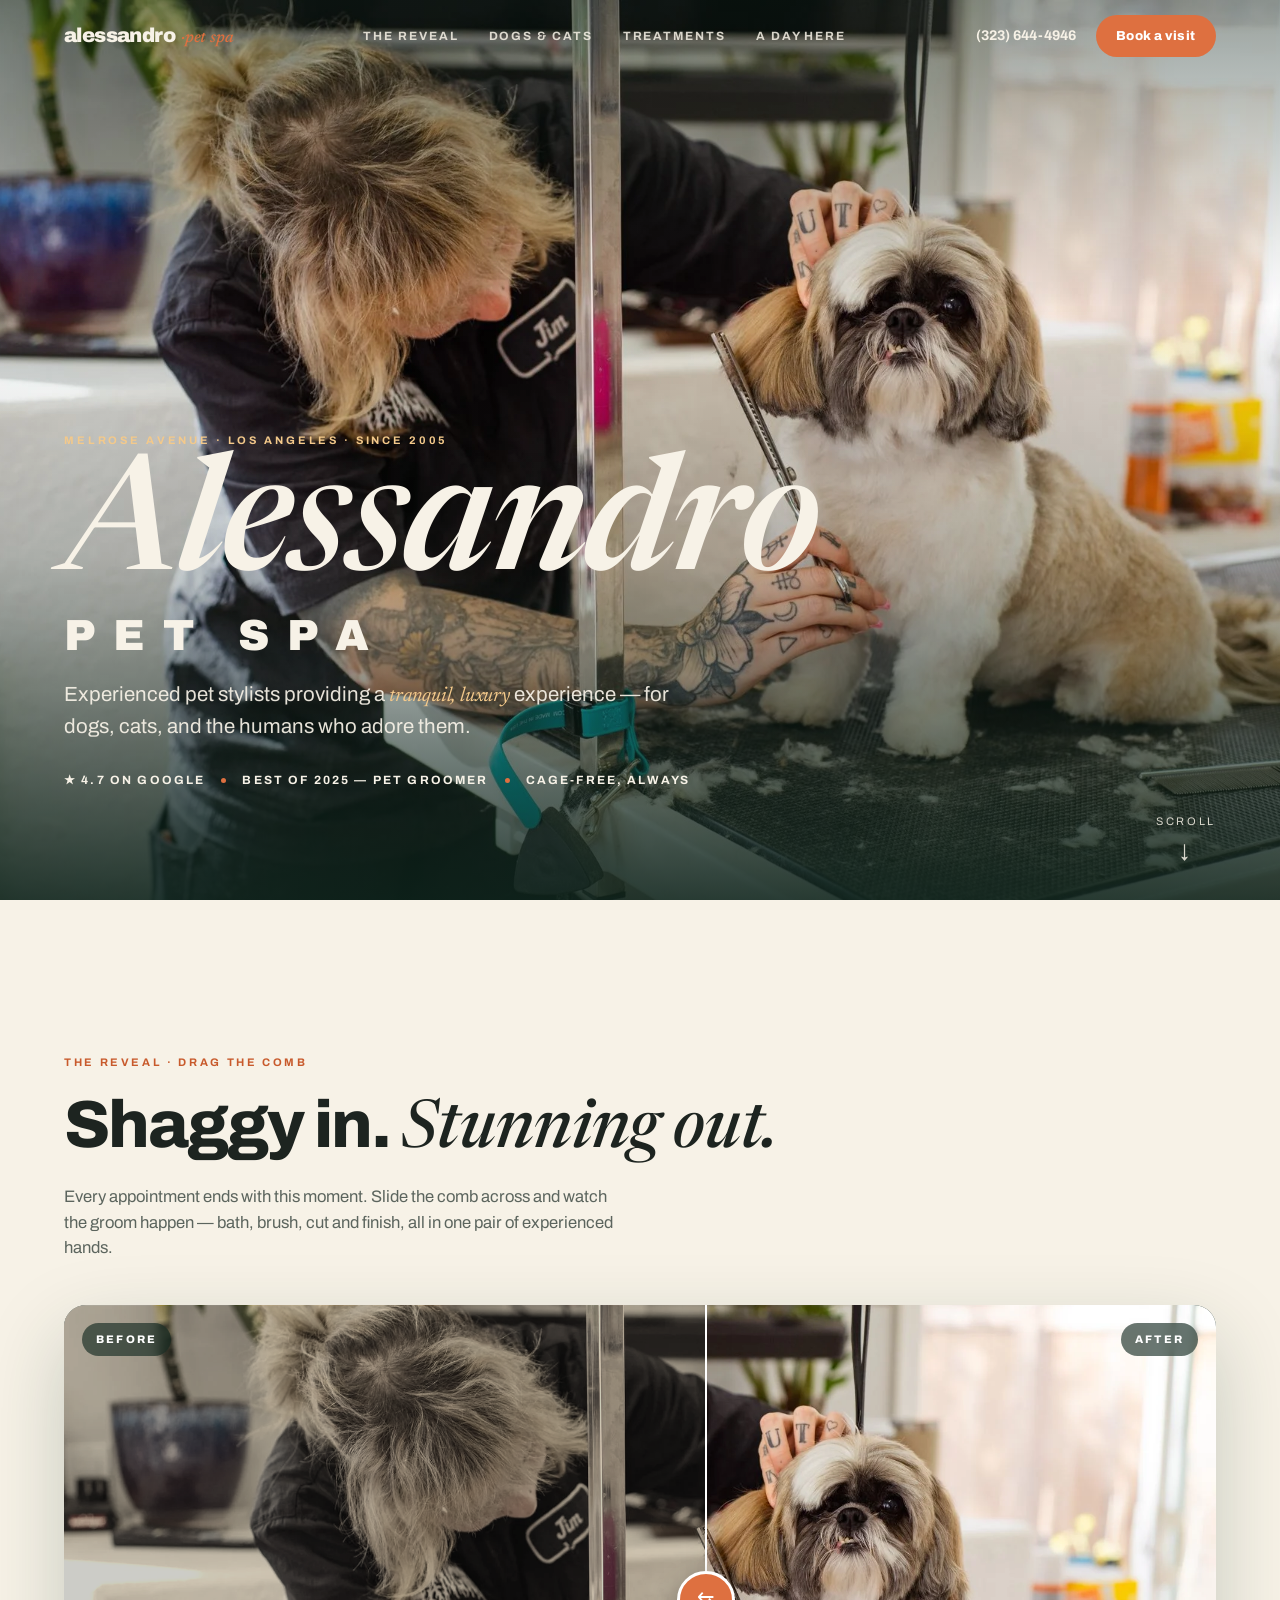
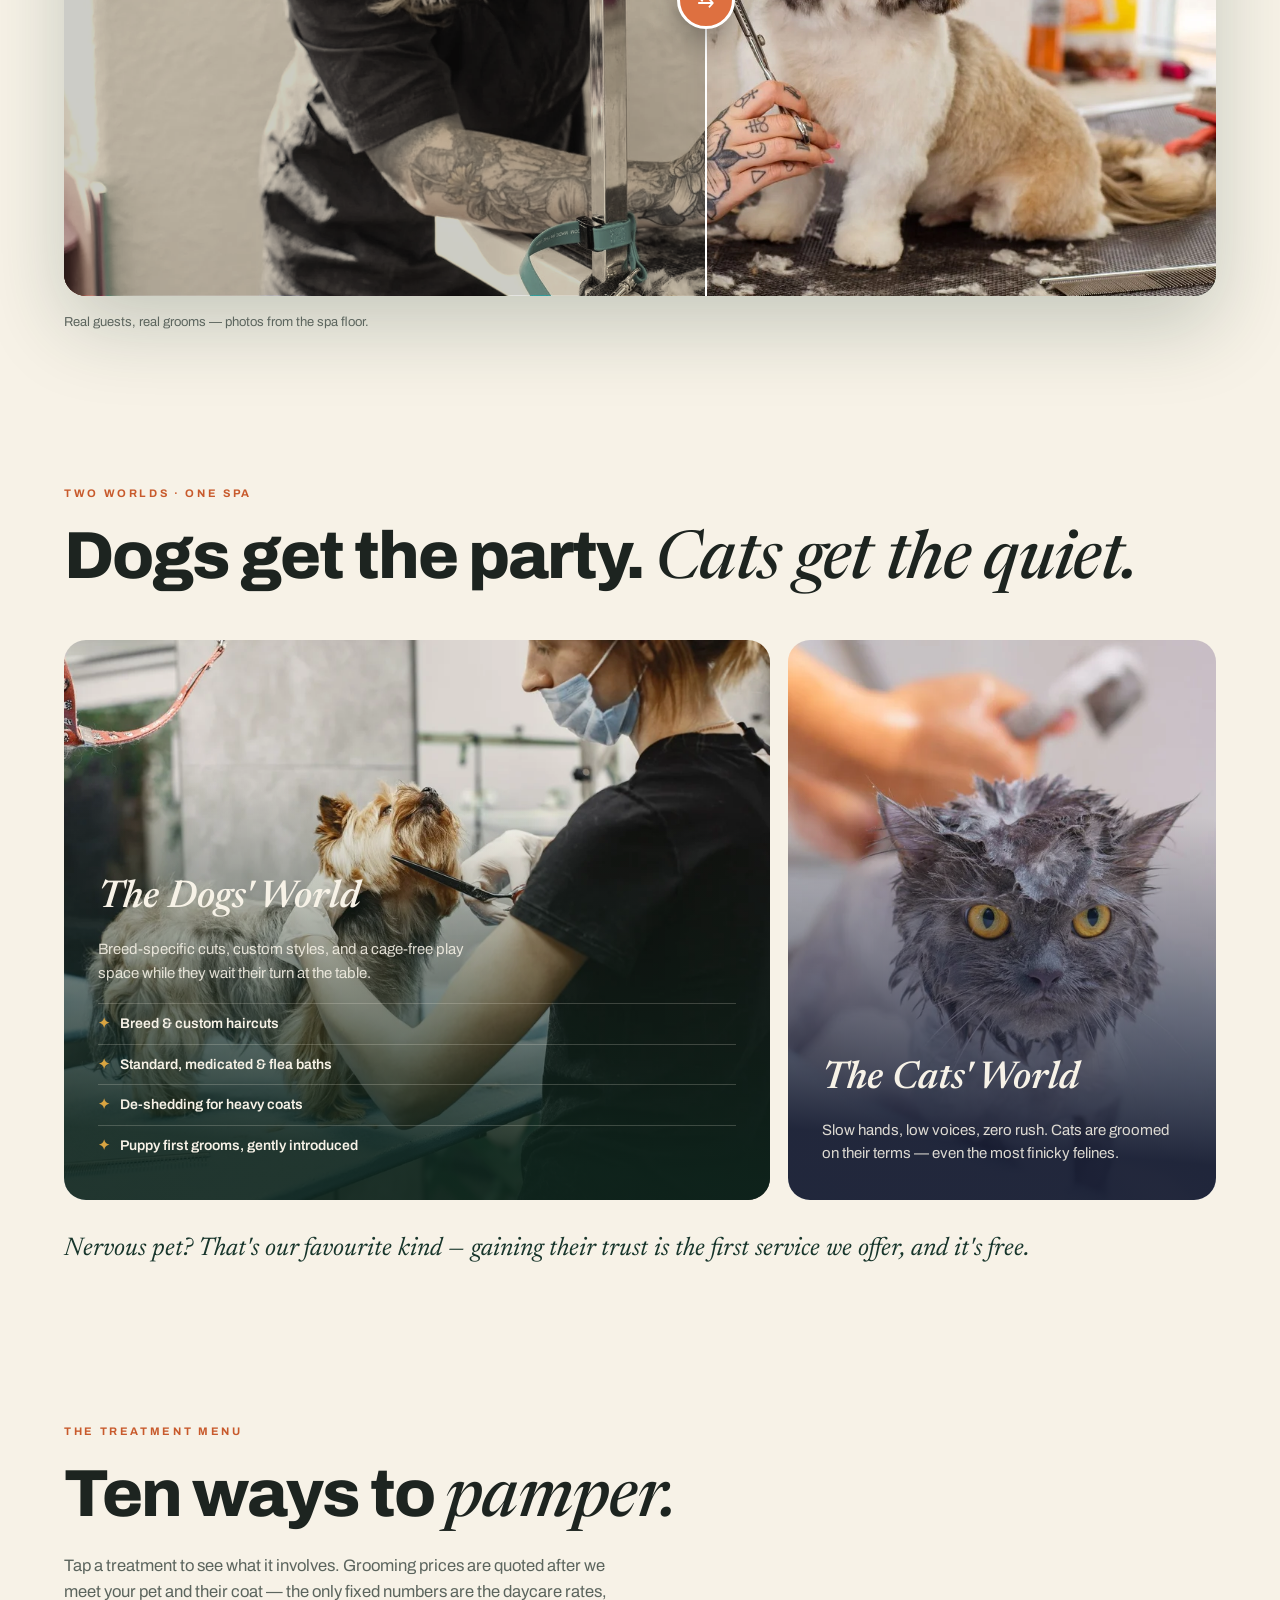
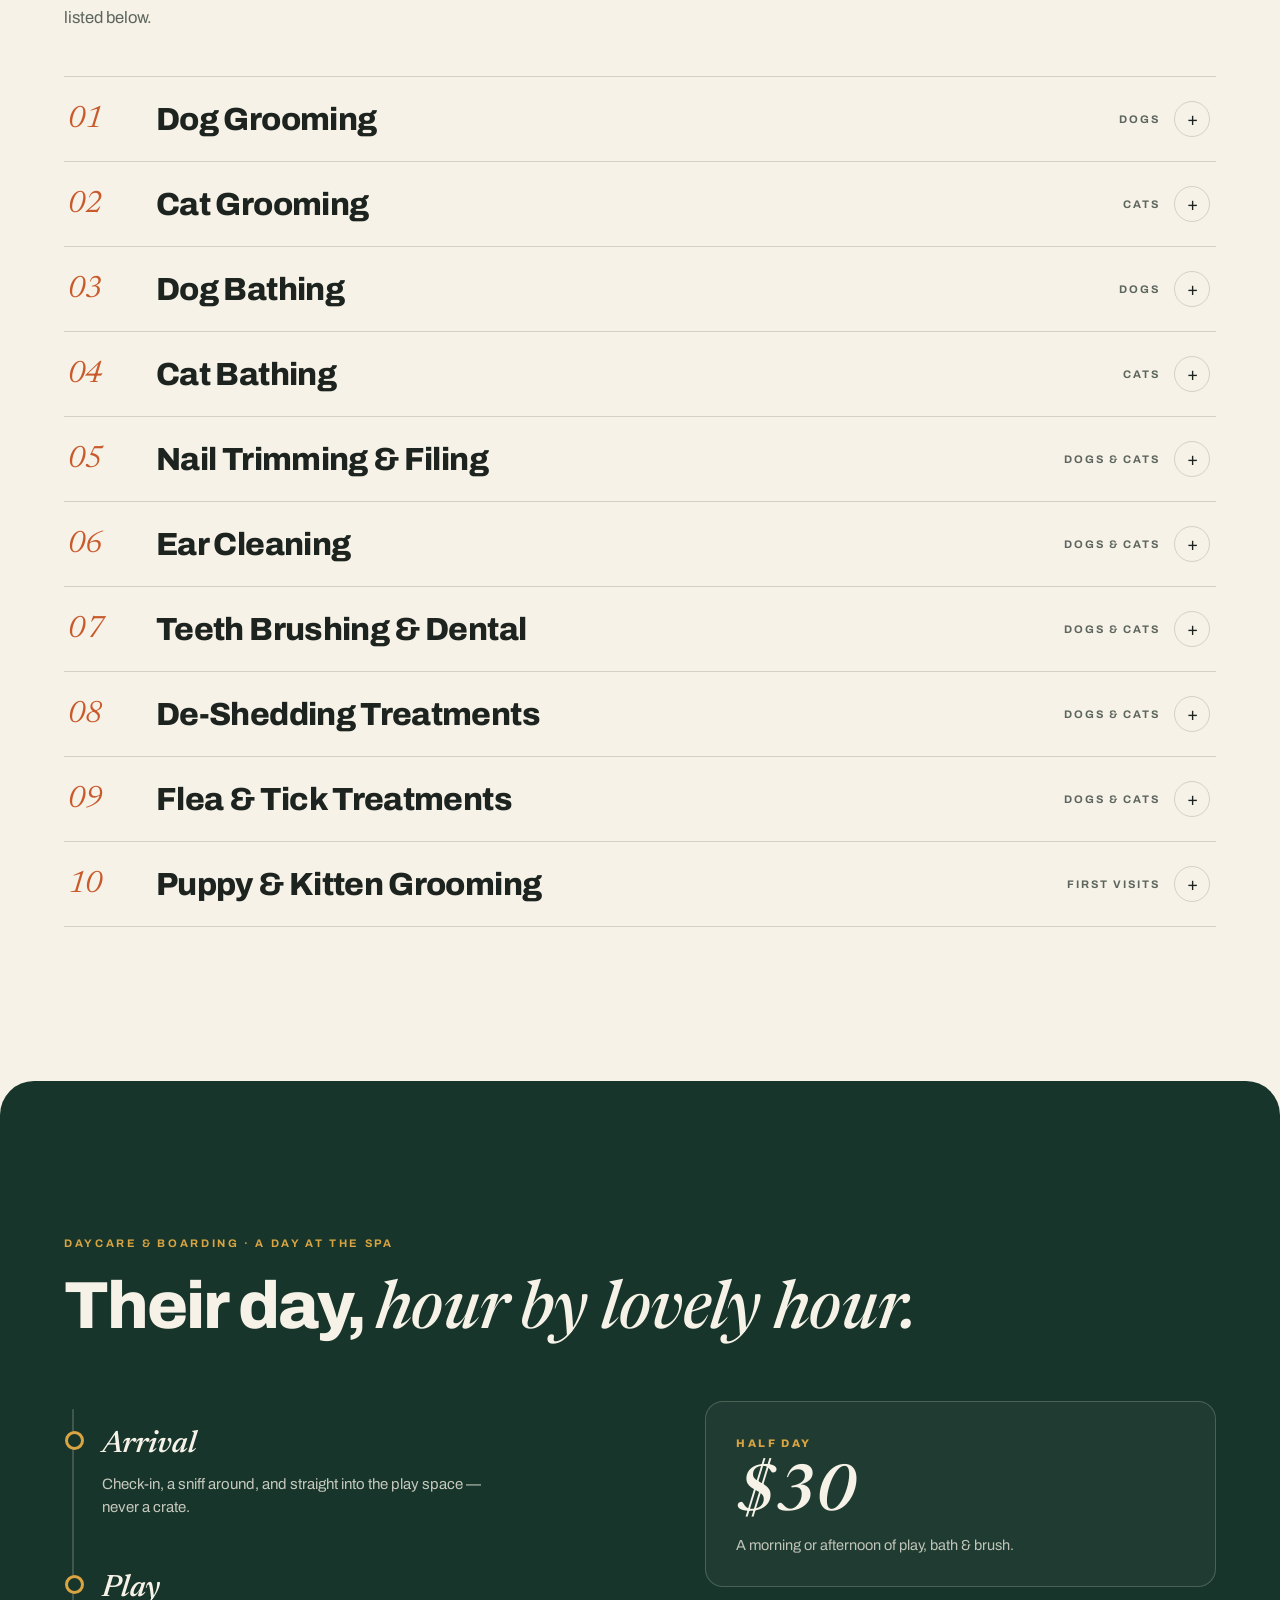
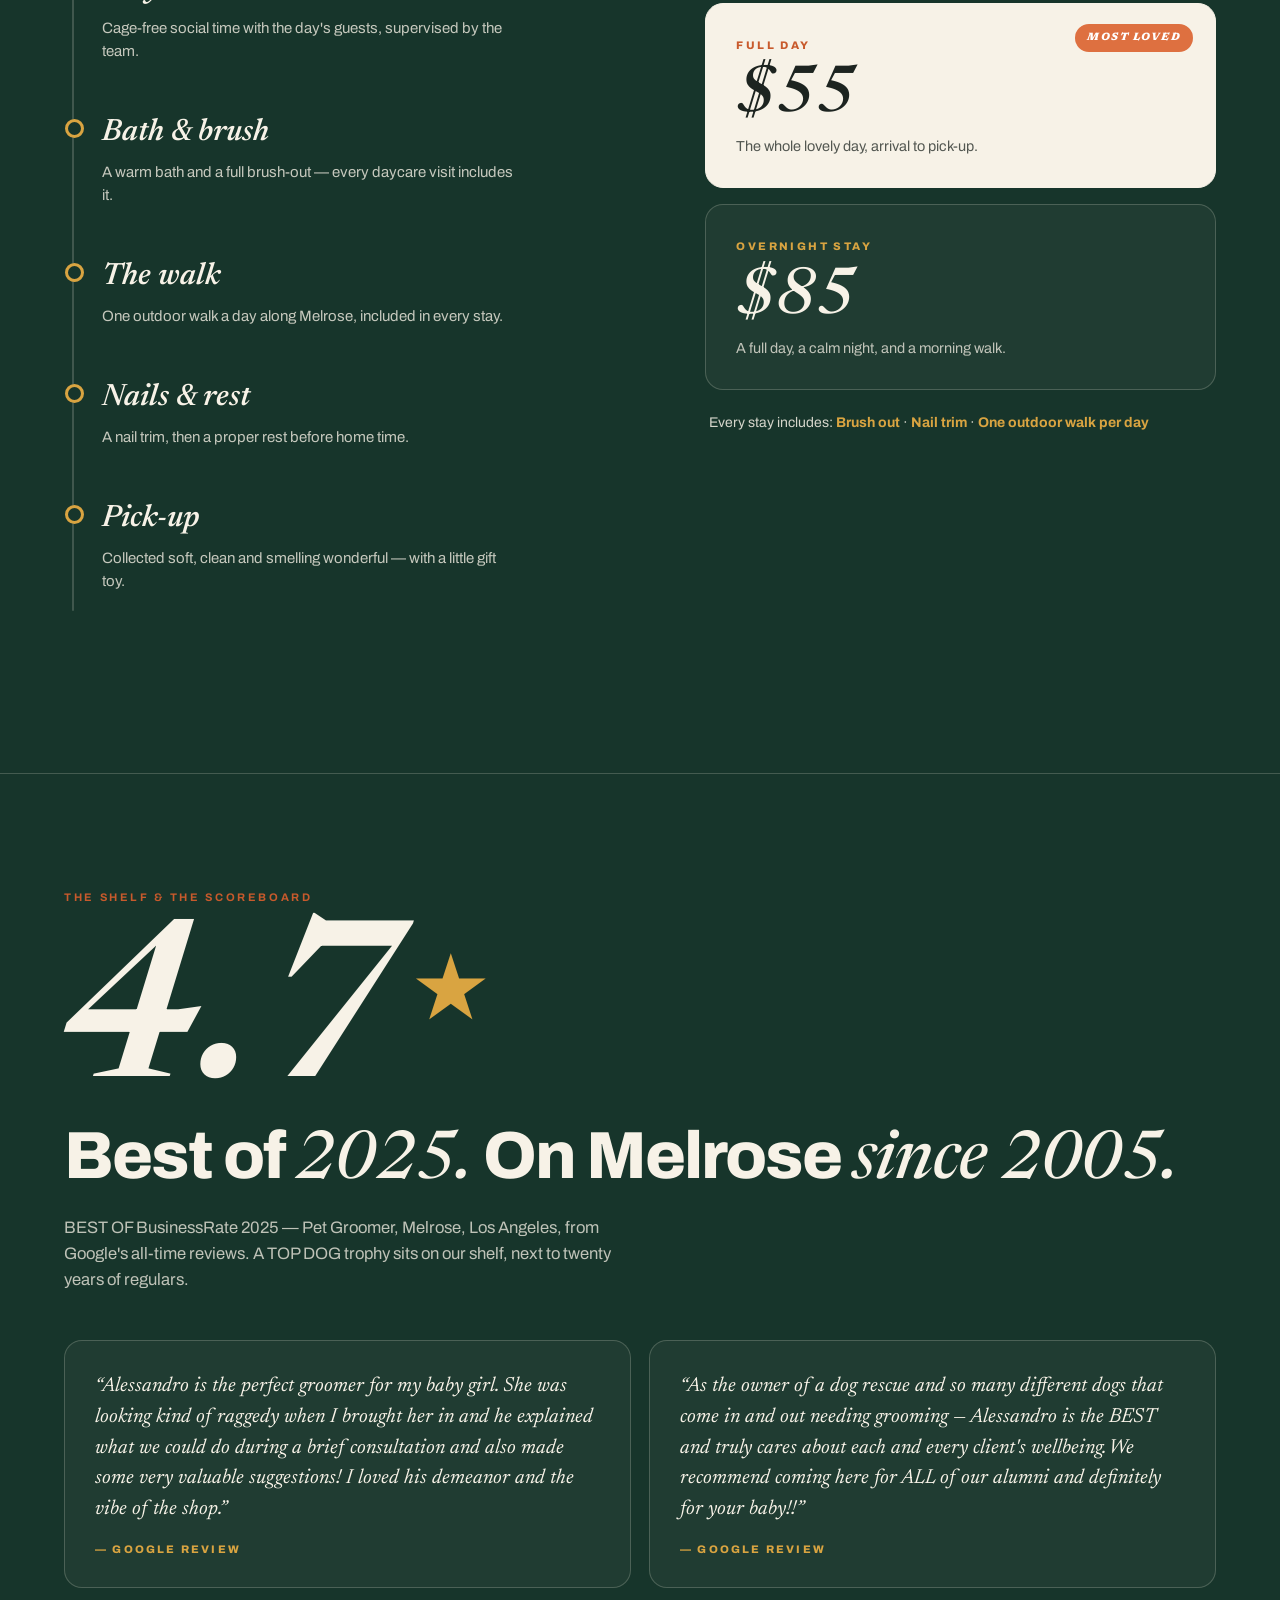
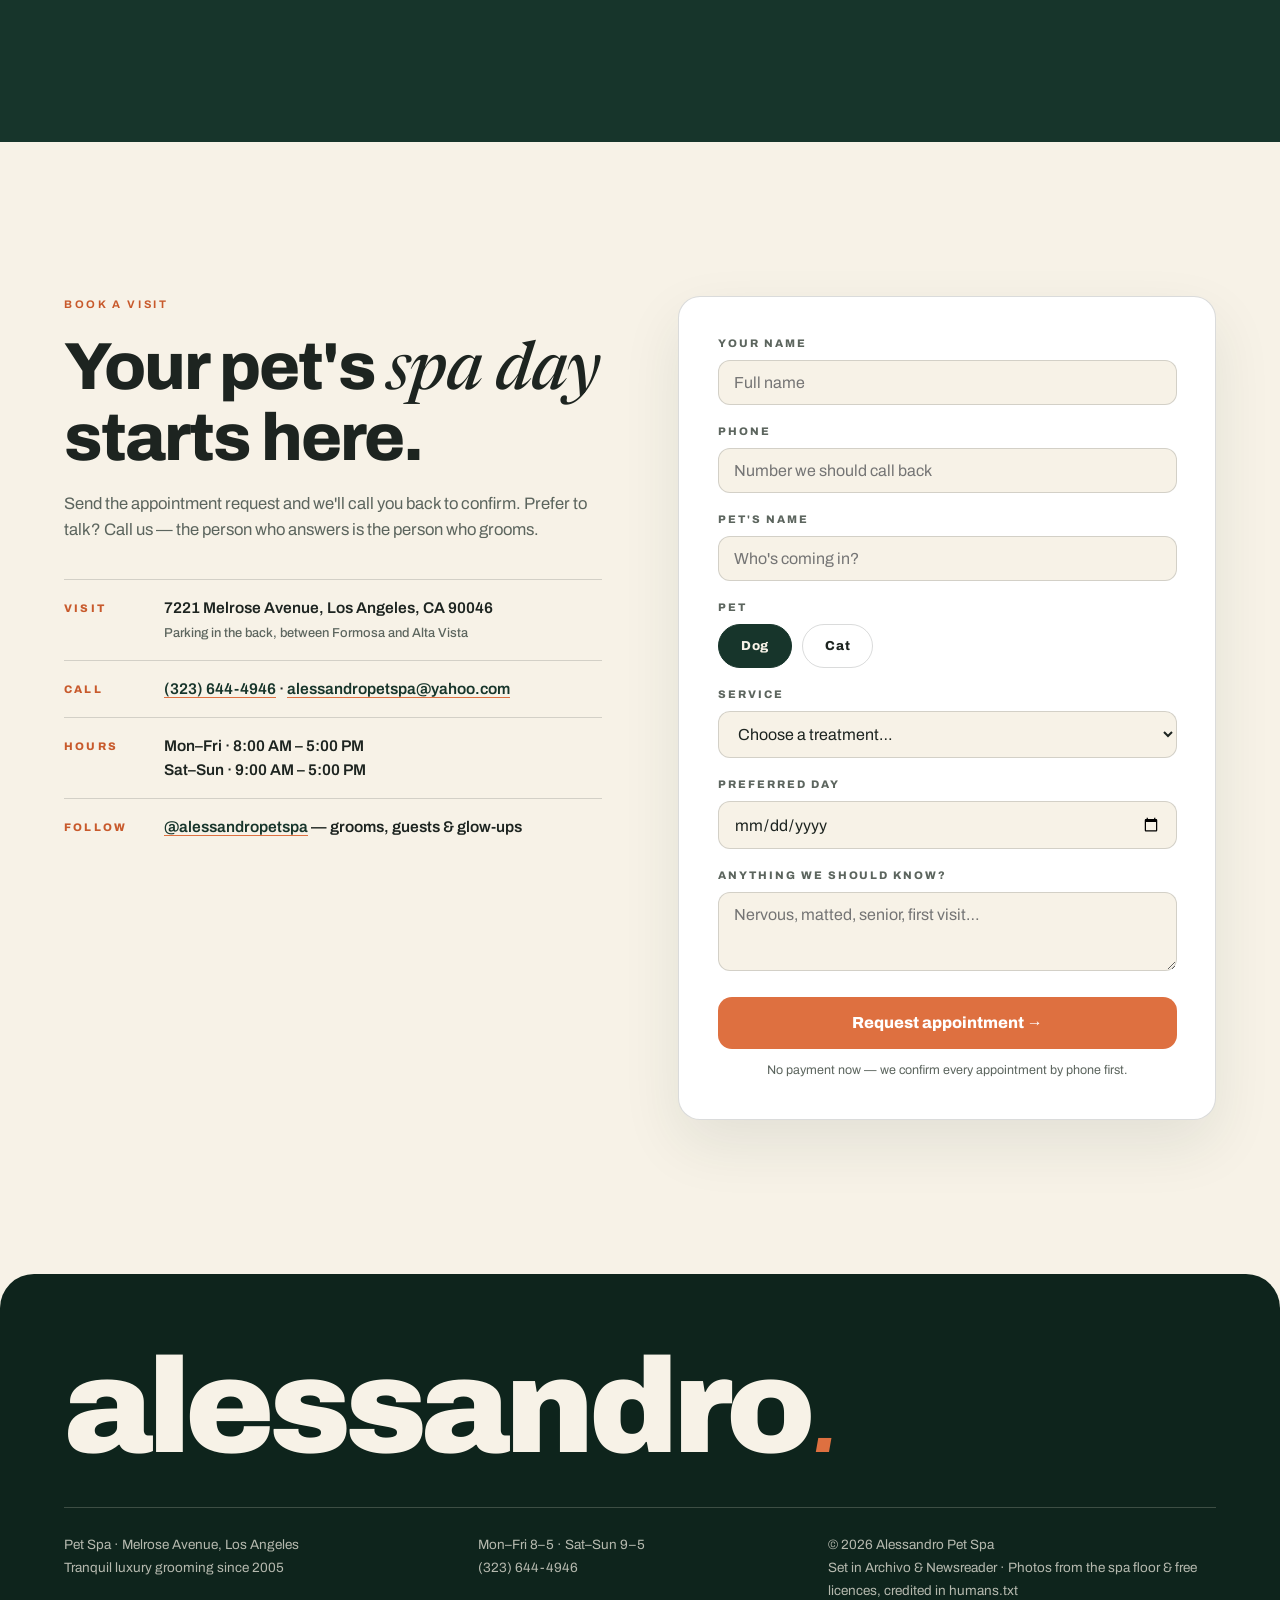
==== commit ab740980: "Rebuild: Alessandro's own sections — arrival hero, groom wipe, two worlds, treatment menu, spa-day t" ====
--- a/index.html
+++ b/index.html
@@ -3,345 +3,217 @@
 <head>
 <meta charset="UTF-8">
 <meta name="viewport" content="width=device-width, initial-scale=1.0">
-<title>Alessandro Pet Spa — Pet Grooming &amp; Daycare · Melrose, Los Angeles · Since 2005</title>
-<meta name="description" content="Alessandro Pet Spa is a full-service pet grooming salon on Melrose Avenue, Los Angeles: dog and cat grooming, bathing, nails, ears, teeth, de-shedding and cage-free daycare — a tranquil luxury experience since 2005.">
+<title>Alessandro Pet Spa — Pet Grooming & Daycare · Melrose Ave, Los Angeles</title>
+<meta name="description" content="Alessandro Pet Spa — tranquil, luxury pet grooming on Melrose Avenue, Los Angeles, since 2005. Dog & cat grooming, baths, daycare and overnight stays. (323) 644-4946.">
 <link rel="icon" href="favicon.svg" type="image/svg+xml">
-<link rel="stylesheet" href="assets/css/site.css?v=10">
+<link rel="preload" href="assets/fonts/newsreader-italic-var.woff2" as="font" type="font/woff2" crossorigin>
+<link rel="stylesheet" href="assets/css/spa.css?v=1">
 <script type="application/ld+json">
-{"@context":"https://schema.org","@type":"LocalBusiness","name":"Alessandro Pet Spa","description":"Full-service pet grooming and daycare in Los Angeles: dog and cat grooming, bathing, nail trimming, ear cleaning, teeth brushing, de-shedding, flea and tick treatments.","telephone":"(323) 644-4946","email":"alessandropetspa@yahoo.com","priceRange":"$","address":{"@type":"PostalAddress","streetAddress":"7221 Melrose Avenue","addressLocality":"Los Angeles","addressRegion":"CA","postalCode":"90046"}}
+{"@context":"https://schema.org","@type":"LocalBusiness","name":"Alessandro Pet Spa","description":"Full-service pet grooming and daycare in Los Angeles since 2005.","telephone":"+1-323-644-4946","email":"alessandropetspa@yahoo.com","priceRange":"$","address":{"@type":"PostalAddress","streetAddress":"7221 Melrose Avenue","addressLocality":"Los Angeles","addressRegion":"CA","postalCode":"90046"},"openingHours":["Mo-Fr 08:00-17:00","Sa-Su 09:00-17:00"],"aggregateRating":{"@type":"AggregateRating","ratingValue":"4.7"}}
 </script>
 </head>
 <body>
 
-<div class="preloader" id="preloader" aria-hidden="true">
-  <div class="preloader__name">ALESSANDRO</div>
-  <div class="preloader__bar"><span id="preBar"></span></div>
-  <div class="preloader__pct" id="prePct">0%</div>
-</div>
-
-<header class="hdr">
-  <a class="hdr__logo" href="#top" data-goto>alessandro<em>.</em></a>
-  <p class="hdr__tag">Pet grooming &amp; daycare — Melrose, since 2005</p>
+<header class="hdr" id="hdr">
+  <a class="hdr__logo" href="#top">alessandro<em>·pet spa</em></a>
+  <nav class="hdr__nav">
+    <a href="#reveal">The Reveal</a><a href="#worlds">Dogs & Cats</a><a href="#menu">Treatments</a><a href="#day">A Day Here</a>
+  </nav>
   <div class="hdr__r">
-    <a class="hdr__book" href="#book" data-goto>Book a groom</a>
-    <button class="hdr__burger" id="menuBtn" aria-label="Open menu"><span></span><span></span></button>
+    <a class="hdr__tel" href="tel:+13236444946">(323) 644-4946</a>
+    <a class="hdr__book" href="#book">Book a visit</a>
   </div>
 </header>
 
-<nav class="mmenu" id="menu" aria-hidden="true">
-  <div class="mmenu__grid">
-    <a class="mmenu__link" href="#work" data-goto><img src="assets/img/ghost/work.webp" alt=""><span>Services</span></a>
-    <a class="mmenu__link" href="#route" data-goto><img src="assets/img/ghost/approach.webp" alt=""><span>The grooming route</span></a>
-    <a class="mmenu__link" href="#about" data-goto><img src="assets/img/ghost/about.webp" alt=""><span>About</span></a>
-  </div>
-  <div class="mmenu__foot">
-    <a href="#book" data-goto class="mmenu__book">Book a groom →</a>
-    <p>Dogs · Cats · Baths · Nails · Ears · Teeth · De-shedding · Daycare</p>
-  </div>
-</nav>
-
-<div class="sheet" id="top">
-<main>
-
-  <!-- DAWN -->
-  <section class="dawn">
-    <canvas class="dawn__shader" id="dawnShader" aria-hidden="true"></canvas>
-    <div class="dawn-stage"><canvas class="dawn__gl" id="grainCanvas" aria-label="Alessandro"></canvas></div>
-    <div class="dawn-row margins">
-      <p class="dawn__lead mask">Welcome to <b>Alessandro Pet Spa</b>, a full-service grooming salon on Melrose Avenue. Experienced pet stylists providing a tranquil luxury experience since 2005.</p>
-      <div class="dawn__side">
-        <div class="dawn__now"><span class="dawn__now-k">Now</span><span class="dawn__now-v" id="nowRot">Dog grooming</span></div>
-        <p class="dawn__side-p">Nervous, tangled, shedding — the gentle cause, not the rush.</p>
-      </div>
-    </div>
-    <div class="dawn-foot margins">
-      <h1 class="mask">From a tangled coat to a gentle bath to <em>a pet that feels new.</em></h1>
-      <p class="dawn-foot__r">Scroll<br>↓</p>
-    </div>
-  </section>
-
-  <!-- WORK -->
-  <section class="work" id="work">
-    <div class="work-head margins">
-      <p class="kick reveal">Selected services · grooming to daycare</p>
-      <div class="wh-names reveal" id="stamps"></div>
-      <h2 class="mask">Eight services, from the first call to <em>the final brush.</em></h2>
-    </div>
-    <div class="marquee" aria-hidden="true"><div class="marquee__in" id="marqueeIn"></div></div>
-    <div class="covers" id="covers"></div>
-  </section>
-
-  <!-- IDEA -->
-  <section class="idea">
-    <div class="idea-grid margins">
-      <div class="idea-stage reveal">
-        <svg class="badge" viewBox="0 0 200 200" aria-hidden="true">
-          <defs><path id="circ" d="M100,100 m-78,0 a78,78 0 1,1 156,0 a78,78 0 1,1 -156,0"/></defs>
-          <text><textPath href="#circ">ALESSANDRO PET SPA • SINCE 2005 • MELROSE AVENUE • </textPath></text>
-        </svg>
-        <span class="badge__bolt">🐾</span>
-      </div>
-      <div class="idea-copy">
-        <p class="kick reveal">The idea · one stylist, full care</p>
-        <h2 class="mask">First I meet the pet, learn the coat and earn their trust. Then the groom gets a plan, a pace and a <em>calm finish.</em></h2>
-        <div class="nums">
-          <div class="num reveal"><b data-count="20">0</b><span>years on Melrose — grooming since 2005</span></div>
-          <div class="num reveal"><b data-count="10">0</b><span>services, first call to final brush</span></div>
-          <div class="num reveal"><b>Call → Pampered</b><span>booked, consulted, groomed, rested, handed over</span></div>
-        </div>
-        <ul class="proof reveal">
-          <li>A special knack for nervous pets — slow and patient</li>
-          <li>Consult before the cut, agreed with you first</li>
-          <li>Cage-free play space — pets are never crated</li>
-          <li>Every coat, nail and ear checked before pick-up</li>
-          <li>A little gift toy goes home after the groom</li>
-        </ul>
-      </div>
-    </div>
-  </section>
-
-  <!-- SERVICES (paper) -->
-  <section class="paper">
-    <div class="margins">
-      <div class="sec-head">
-        <p class="kick reveal">What we do · the full list</p>
-        <h2 class="mask">Seven core grooms, <em>done gently.</em></h2>
-      </div>
-      <div class="rows" id="rows"></div>
-      <div class="sec-head sec-head--2">
-        <h2 class="mask">Everything else, <em>under one roof.</em></h2>
-        <p class="caps__note reveal">Hover a line for a real example.</p>
-      </div>
-      <ul class="caps__list" id="capsList"></ul>
-    </div>
-    <div class="paper__preview" id="rowPreview"><img alt=""></div>
-  </section>
-
-  <!-- DAYCARE (Alessandro-only) -->
-  <section class="daycare" id="daycare">
-    <div class="idea-grid margins">
-      <div class="idea-copy daycare-copy">
-        <p class="kick reveal">Daycare &amp; boarding · the special</p>
-        <h2 class="mask">A fun, safe day while <em>you are away.</em></h2>
-        <p class="daycare-p reveal">Your pet enjoys a relaxing, playful day in a safe, loving environment — cage-free, with room to rest and play between grooms.</p>
-        <ul class="proof reveal">
-          <li>Brush out included</li>
-          <li>Nail trim included</li>
-          <li>One outdoor walk per day included</li>
-        </ul>
-      </div>
-      <div class="daycare-prices">
-        <div class="num reveal"><b>$30</b><span>Half day — play, rest and a brush out</span></div>
-        <div class="num reveal"><b>$55</b><span>Full day — the whole day, cage-free</span></div>
-        <div class="num reveal"><b>$85</b><span>Overnight stay — settled in for the night</span></div>
-        <a class="press reveal" href="#book" data-goto>Book daycare</a>
-      </div>
-    </div>
-  </section>
-
-  <!-- DOGS / CATS SPLIT (Alessandro-only) -->
-  <section class="split">
-    <div class="margins">
-      <div class="sec-head">
-        <p class="kick reveal">Two kinds of guests</p>
-        <h2 class="mask">Dogs get the show. <em>Cats get the specialist.</em></h2>
-      </div>
-      <div class="split-grid">
-        <article class="split-card reveal">
-          <img src="assets/img/split-dogs.webp" alt="Dog being styled at the grooming table" loading="lazy">
-          <h3>For dogs</h3>
-          <p>Breed-specific cuts and custom styles, baths for every coat, de-shedding for the heavy shedders — and a play space, never a crate, while they wait.</p>
-          <ul class="proof">
-            <li>Haircuts, styling &amp; finishing</li>
-            <li>Standard, medicated &amp; flea baths</li>
-            <li>Puppy grooms — a gentle first visit</li>
+<main id="top">
+
+  <!-- 1 · ARRIVAL HERO -->
+  <section class="hero">
+    <div class="hero__media"><img src="assets/img/work/doggroom/still-xl.webp" alt="A freshly groomed dog at Alessandro Pet Spa" fetchpriority="high"></div>
+    <div class="hero__shade"></div>
+    <div class="hero__in margins">
+      <p class="hero__kick rv">Melrose Avenue · Los Angeles · Since 2005</p>
+      <h1 class="hero__name"><span class="rv">Alessandro</span><span class="hero__sub rv">PET SPA</span></h1>
+      <p class="hero__tag rv">Experienced pet stylists providing a <em>tranquil, luxury</em> experience — for dogs, cats, and the humans who adore them.</p>
+      <div class="hero__meta rv">
+        <span>★ 4.7 on Google</span><span class="dot"></span>
+        <span>Best of 2025 — Pet Groomer</span><span class="dot"></span>
+        <span>Cage-free, always</span>
+      </div>
+    </div>
+    <a class="hero__scroll" href="#reveal" aria-label="Scroll to the reveal">Scroll<span>↓</span></a>
+  </section>
+
+  <!-- 2 · THE REVEAL — before / after groom wipe -->
+  <section class="reveal-sec" id="reveal">
+    <div class="margins">
+      <p class="kick rv">The reveal · drag the comb</p>
+      <h2 class="h2 rv">Shaggy in. <em>Stunning out.</em></h2>
+      <p class="lede rv">Every appointment ends with this moment. Slide the comb across and watch the groom happen — bath, brush, cut and finish, all in one pair of experienced hands.</p>
+      <div class="ba rv" id="ba" role="slider" aria-label="Before and after grooming comparison" aria-valuemin="0" aria-valuemax="100" aria-valuenow="50" tabindex="0">
+        <img class="ba__after" src="assets/img/work/doggroom/still.webp" alt="Dog after a full groom at Alessandro Pet Spa">
+        <div class="ba__beforeWrap"><img class="ba__before" id="baBefore" src="assets/img/work/doggroom/still.webp" alt="The same dog before the finish — coat dull and overgrown (graded)"></div>
+        <span class="ba__tag ba__tag--b">Before</span>
+        <span class="ba__tag ba__tag--a">After</span>
+        <div class="ba__handle"><span class="ba__grip">⇆</span></div>
+      </div>
+      <p class="ba__note rv">Real guests, real grooms — photos from the spa floor.</p>
+    </div>
+  </section>
+
+  <!-- 3 · TWO WORLDS — dogs / cats -->
+  <section class="worlds" id="worlds">
+    <div class="margins">
+      <p class="kick rv">Two worlds · one spa</p>
+      <h2 class="h2 rv">Dogs get the party. <em>Cats get the quiet.</em></h2>
+    </div>
+    <div class="worlds__split margins">
+      <article class="world world--dogs is-open" data-world>
+        <img src="assets/img/split-dogs.webp" alt="Dog being trimmed at the grooming table">
+        <div class="world__body">
+          <h3>The Dogs' World</h3>
+          <p class="world__lead">Breed-specific cuts, custom styles, and a cage-free play space while they wait their turn at the table.</p>
+          <ul>
+            <li>Breed & custom haircuts</li>
+            <li>Standard, medicated & flea baths</li>
+            <li>De-shedding for heavy coats</li>
+            <li>Puppy first grooms, gently introduced</li>
           </ul>
-        </article>
-        <article class="split-card reveal">
-          <img src="assets/img/split-cats.webp" alt="Cat being bathed gently" loading="lazy">
-          <h3>For cats</h3>
-          <p>Real cat grooming is rare — here it is a specialty. Gentle handling for even the most finicky felines, and detailed lion cuts for long-haired cats.</p>
-          <ul class="proof">
-            <li>Lion cuts — long-haired cats, 3.5–4 hours of detail</li>
-            <li>Detangling, baths &amp; nail care</li>
-            <li>Slow, quiet handling, trust first</li>
+        </div>
+      </article>
+      <article class="world world--cats" data-world>
+        <img src="assets/img/split-cats.webp" alt="Cat mid-bath at the spa, calmly soaped">
+        <div class="world__body">
+          <h3>The Cats' World</h3>
+          <p class="world__lead">Slow hands, low voices, zero rush. Cats are groomed on their terms — even the most finicky felines.</p>
+          <ul>
+            <li>Lion cuts — our specialty, 3.5–4 hours of detail</li>
+            <li>Detangling & gentle bathing</li>
+            <li>Nail trims in about ten minutes</li>
+            <li>Kitten first grooms, positively introduced</li>
           </ul>
-        </article>
-      </div>
-    </div>
-  </section>
-
-  <!-- ABOUT -->
-  <section class="about" id="about">
-    <div class="about-grid margins">
-      <figure class="about-stage reveal"><img src="assets/img/about.webp" alt="A groomed cat at Alessandro Pet Spa" width="720" height="900"></figure>
-      <div class="about-copy">
-        <p class="kick reveal">Alessandro Pet Spa · Melrose Avenue</p>
-        <p class="about__p mask">I take pets from the first call to the final brush, working directly for the families of Los Angeles — you book with us, we do the grooming. No chain, no middleman.</p>
-        <p class="about__p mask">With over 20 years of experience, our animal-loving stylist has a special knack for gaining the trust of even the most nervous pets.</p>
-        <p class="about__p mask">Every groom comes with a walkthrough: you hear about the coat, the cut and the care yourself, before we call it done.</p>
-      </div>
-    </div>
-    <div class="margins">
-      <div class="sec-head sec-head--2">
-        <p class="kick reveal">The grooming kit · what we use</p>
-        <h2 class="mask">Tools for <em>every coat.</em></h2>
-      </div>
-      <div class="wall" id="wall"></div>
-    </div>
-  </section>
-
-  <!-- ROUTE -->
-  <section class="route" id="route">
-    <div class="route__head">
-      <p class="kick reveal">— The grooming route · from your call to a pampered pet —</p>
-      <h2 class="route__h reveal">Call, drop-off, groom: <em>one route</em></h2>
-      <p class="route__sub reveal">Keep scrolling and follow a pet as it travels it, step by step.</p>
-    </div>
-    <div class="route__stage" id="routeStage">
-      <div class="route__sticky">
-        <canvas class="route__gl" id="routeCanvas"></canvas>
-        <div class="route__plate" id="routePlate"><span id="plateKick"></span><b id="plateTitle"></b><i id="plateLine"></i></div>
-        <div class="route__list" id="routeList"></div>
-      </div>
-    </div>
-  </section>
-
-  <!-- GUESTS + STEPS (snake: side-scrolling) -->
-  <section class="snake" id="snake">
-    <div class="snake-view">
-      <div class="snake-cam" id="snakeCam">
-        <div class="snake-plane" id="snakePlane">
-          <div class="snake-row snake-a">
-            <div class="snake-head">
-              <p class="kick">Who we groom</p>
-              <h2 class="mask">Dogs, cats, puppies — <em>everyone.</em></h2>
-              <p class="xp-route">Four kinds of guests, one standard of care: gentle, patient, calm.</p>
-            </div>
-            <div class="xp">
-              <div class="xp-b"><b>Dogs</b><span>Full grooms, baths and de-shedding for every breed and size.</span></div>
-              <div class="xp-b"><b>Cats</b><span>Specialist cat grooming, lion cuts and gentle baths.</span></div>
-              <div class="xp-b"><b>Little ones</b><span>Puppies and kittens, introduced to grooming gently.</span></div>
-              <div class="xp-b"><b>Nervous pets</b><span>Rescues, seniors and anxious guests, taken slowly.</span></div>
-            </div>
-          </div>
-          <div class="snake-gap" aria-hidden="true"></div>
-          <div class="snake-row snake-b">
-            <div class="snake-head">
-              <p class="kick">How a visit runs</p>
-              <h2 class="mask">Eight steps, <em>no surprises.</em></h2>
-              <p class="xp-route">The same route on every visit, first puppy groom or full lion cut.</p>
-            </div>
-            <ol class="steps" id="steps"></ol>
-          </div>
-        </div>
-      </div>
-    </div>
-    <svg class="snake-map" id="snakeMap" viewBox="0 0 40 30" aria-hidden="true"><path d="M3 22 C 12 6, 20 26, 27 12 S 36 8, 38 14"/><circle id="snakeDot" cx="3" cy="22" r="2.6"/></svg>
-  </section>
-
-  <!-- TRUST / AWARD + REVIEWS (Alessandro-only) -->
-  <section class="test">
-    <div class="test-in margins">
-      <svg class="test-ring" viewBox="0 0 100 100" aria-hidden="true">
-        <circle class="brush" cx="50" cy="50" r="47.5"/>
-        <circle class="brush brush2" cx="50.8" cy="49.4" r="47"/>
-      </svg>
-      <p class="kick reveal">BusinessRate · Best of 2025</p>
-      <h2 class="test-h mask">Best pet groomer, <em>Melrose.</em></h2>
-      <p class="sec-p reveal">BEST OF BusinessRate 2025 — Pet Groomer, Melrose, Los Angeles. Google 4.7. On Melrose Avenue since 2005, with a cage-free play space and a TOP DOG trophy on the shelf.</p>
-      <div class="reviews reveal">
-        <blockquote>“Alessandro is the perfect groomer for my baby girl. She was looking kind of raggedy when I brought her in and he explained what we could do during a brief consultation and also made some very valuable suggestions! I loved his demeanor and the vibe of the shop.”<span>— Google review</span></blockquote>
-        <blockquote>“As the owner of a dog rescue and so many different dogs that come in and out needing grooming — Alessandro is the BEST and truly cares about each and every client's wellbeing. We recommend coming here for ALL of our alumni and definitely for your baby!!”<span>— Google review</span></blockquote>
-      </div>
-      <div class="presses reveal">
-        <a class="press" href="#book" data-goto>Book a groom</a>
-        <a class="press press--ghost" href="#work" data-goto>See the services</a>
-      </div>
-    </div>
-  </section>
-
-  <!-- FINALE -->
-  <section class="finale">
-    <div class="finale-stage" id="inkStage">
-      <canvas class="finale__gl" id="finaleCanvas" aria-label="Alessandro — signature"></canvas>
-      <div class="ink-line" aria-hidden="true"></div>
-      <div class="ink-touch" id="inkTouch" aria-hidden="true"></div>
-      <p class="ink-hint" id="inkHint"><span class="hold"></span> Hold on the line to sign</p>
-      <button class="ink-done" id="inkDone" type="button">Done</button>
-      <div class="seal" id="seal" aria-hidden="true"><span class="seal__b">🐾</span><span class="seal__t">Alessandro</span><span class="seal__s">Groomed &amp; happy</span></div>
-      <button class="ink-again" id="inkAgain" type="button">Sign again</button>
-    </div>
-    <div class="finale-copy margins">
-      <h2 class="mask">Bring your pet. <em>We'll take it to pampered.</em></h2>
-      <a class="btn" href="#book" data-goto>Book a groom</a>
-    </div>
-  </section>
-
+        </div>
+      </article>
+    </div>
+    <p class="worlds__foot margins rv">Nervous pet? That's our favourite kind — gaining their trust is the first service we offer, and it's free.</p>
+  </section>
+
+  <!-- 4 · TREATMENT MENU -->
+  <section class="menu" id="menu">
+    <div class="margins">
+      <p class="kick rv">The treatment menu</p>
+      <h2 class="h2 rv">Ten ways to <em>pamper.</em></h2>
+      <p class="lede rv">Tap a treatment to see what it involves. Grooming prices are quoted after we meet your pet and their coat — the only fixed numbers are the daycare rates, listed below.</p>
+      <div class="menu__list" id="menuList"></div>
+    </div>
+  </section>
+
+  <!-- 5 · A DAY AT THE SPA -->
+  <section class="day" id="day">
+    <div class="margins">
+      <p class="kick kick--light rv">Daycare & boarding · a day at the spa</p>
+      <h2 class="h2 h2--light rv">Their day, <em>hour by lovely hour.</em></h2>
+      <div class="day__grid">
+        <div class="timeline" id="timeline">
+          <span class="timeline__line"><span class="timeline__fill" id="tlFill"></span></span>
+          <div class="tstop rv"><b>Arrival</b><span>Check-in, a sniff around, and straight into the play space — never a crate.</span></div>
+          <div class="tstop rv"><b>Play</b><span>Cage-free social time with the day's guests, supervised by the team.</span></div>
+          <div class="tstop rv"><b>Bath & brush</b><span>A warm bath and a full brush-out — every daycare visit includes it.</span></div>
+          <div class="tstop rv"><b>The walk</b><span>One outdoor walk a day along Melrose, included in every stay.</span></div>
+          <div class="tstop rv"><b>Nails & rest</b><span>A nail trim, then a proper rest before home time.</span></div>
+          <div class="tstop rv"><b>Pick-up</b><span>Collected soft, clean and smelling wonderful — with a little gift toy.</span></div>
+        </div>
+        <div class="rates">
+          <article class="rate rv"><span class="rate__k">Half day</span><b class="rate__p">$30</b><span class="rate__d">A morning or afternoon of play, bath & brush.</span></article>
+          <article class="rate rate--feat rv"><span class="rate__k">Full day</span><b class="rate__p">$55</b><span class="rate__d">The whole lovely day, arrival to pick-up.</span><em class="rate__flag">Most loved</em></article>
+          <article class="rate rv"><span class="rate__k">Overnight stay</span><b class="rate__p">$85</b><span class="rate__d">A full day, a calm night, and a morning walk.</span></article>
+          <p class="rates__inc rv">Every stay includes: <b>Brush out</b> · <b>Nail trim</b> · <b>One outdoor walk per day</b></p>
+        </div>
+      </div>
+    </div>
+  </section>
+
+  <!-- 6 · TRUST -->
+  <section class="trust" id="trust">
+    <div class="margins trust__in">
+      <p class="kick rv">The shelf & the scoreboard</p>
+      <div class="trust__big rv"><span data-count="4.7">0.0</span><span class="trust__star">★</span></div>
+      <h2 class="h2 rv">Best of <em>2025.</em> On Melrose <em>since 2005.</em></h2>
+      <p class="lede rv">BEST OF BusinessRate 2025 — Pet Groomer, Melrose, Los Angeles, from Google's all-time reviews. A TOP DOG trophy sits on our shelf, next to twenty years of regulars.</p>
+      <div class="quotes">
+        <blockquote class="rv">“Alessandro is the perfect groomer for my baby girl. She was looking kind of raggedy when I brought her in and he explained what we could do during a brief consultation and also made some very valuable suggestions! I loved his demeanor and the vibe of the shop.”<span>— Google review</span></blockquote>
+        <blockquote class="rv">“As the owner of a dog rescue and so many different dogs that come in and out needing grooming — Alessandro is the BEST and truly cares about each and every client's wellbeing. We recommend coming here for ALL of our alumni and definitely for your baby!!”<span>— Google review</span></blockquote>
+      </div>
+    </div>
+  </section>
+
+  <!-- 7 · BOOKING -->
+  <section class="book" id="book">
+    <div class="margins book__grid">
+      <div class="book__info">
+        <p class="kick rv">Book a visit</p>
+        <h2 class="h2 rv">Your pet's <em>spa day</em> starts here.</h2>
+        <p class="lede rv">Send the appointment request and we'll call you back to confirm. Prefer to talk? Call us — the person who answers is the person who grooms.</p>
+        <dl class="info rv">
+          <div><dt>Visit</dt><dd>7221 Melrose Avenue, Los Angeles, CA 90046<br><small>Parking in the back, between Formosa and Alta Vista</small></dd></div>
+          <div><dt>Call</dt><dd><a href="tel:+13236444946">(323) 644-4946</a> · <a href="mailto:alessandropetspa@yahoo.com">alessandropetspa@yahoo.com</a></dd></div>
+          <div><dt>Hours</dt><dd>Mon–Fri · 8:00 AM – 5:00 PM<br>Sat–Sun · 9:00 AM – 5:00 PM</dd></div>
+          <div><dt>Follow</dt><dd><a href="https://www.instagram.com/alessandropetspa" target="_blank" rel="noopener">@alessandropetspa</a> — grooms, guests & glow-ups</dd></div>
+        </dl>
+      </div>
+      <div class="book__formwrap rv">
+        <form class="bform" id="bookForm" novalidate>
+          <label class="f"><span>Your name</span><input name="owner" type="text" autocomplete="name" placeholder="Full name" required></label>
+          <label class="f"><span>Phone</span><input name="phone" type="tel" autocomplete="tel" placeholder="Number we should call back" required></label>
+          <label class="f"><span>Pet's name</span><input name="pet" type="text" placeholder="Who's coming in?" required></label>
+          <fieldset class="f chips"><legend>Pet</legend>
+            <label><input type="radio" name="species" value="Dog" checked><span>Dog</span></label>
+            <label><input type="radio" name="species" value="Cat"><span>Cat</span></label>
+          </fieldset>
+          <label class="f"><span>Service</span>
+            <select name="service" required>
+              <option value="">Choose a treatment…</option>
+              <option>Dog Grooming</option><option>Cat Grooming</option>
+              <option>Dog Bathing</option><option>Cat Bathing</option>
+              <option>Nail Trimming & Filing</option><option>Ear Cleaning</option>
+              <option>Teeth Brushing & Dental</option><option>De-Shedding</option>
+              <option>Flea & Tick Treatment</option><option>Puppy / Kitten First Groom</option>
+              <option>Daycare — Half Day ($30)</option><option>Daycare — Full Day ($55)</option>
+              <option>Overnight Stay ($85)</option>
+            </select>
+          </label>
+          <label class="f"><span>Preferred day</span><input name="date" type="date"></label>
+          <label class="f"><span>Anything we should know?</span><textarea name="notes" rows="3" placeholder="Nervous, matted, senior, first visit…"></textarea></label>
+          <p class="bform__err" id="formErr" hidden></p>
+          <button class="bform__send" type="submit">Request appointment <i>→</i></button>
+          <p class="bform__note">No payment now — we confirm every appointment by phone first.</p>
+        </form>
+        <div class="bdone" id="bookDone" hidden>
+          <span class="bdone__paw">🐾</span>
+          <h3>Request received.</h3>
+          <p id="doneText"></p>
+          <dl class="bdone__sum" id="doneSum"></dl>
+          <button class="bform__send bform__send--ghost" id="againBtn" type="button">Book another pet</button>
+        </div>
+      </div>
+    </div>
+  </section>
 </main>
-</div>
-
-<!-- FOOTER / BOOKING — the booking sheet -->
-<footer class="curtain" id="book">
-  <div class="margins curtain__in">
-    <div class="sheet-head" aria-hidden="true">
-      <span>Booking sheet</span><span class="sheet-head__no">№ 001 — Alessandro Pet Spa</span><span>Since 2005</span>
-    </div>
-    <div class="book-grid">
-      <div class="book-left">
-        <h2 class="mask">Tell me who <em>needs a groom.</em></h2>
-        <p class="book-lede reveal">Fill the sheet and we will call you back. Or call the spa yourself on (323) 644-4946 — 7221 Melrose Avenue, Los Angeles, parking in the back, between Formosa and Alta Vista.</p>
-        <div class="assure">
-          <div class="assure__row reveal"><b>Call the spa</b><span>(323) 644-4946 · Mon–Fri 8–5, Sat–Sun 9–5.</span></div>
-          <div class="assure__row reveal"><b>Cage-free, always</b><span>Pets play and rest in the open — never crated.</span></div>
-          <div class="assure__row reveal"><b>Gentle first visits</b><span>Nervous pets are taken slowly, trust first.</span></div>
-        </div>
-      </div>
-      <div class="book-right">
-        <form class="jform" id="bookForm" action="#" method="post" novalidate>
-          <label class="jfield"><span>Your name</span>
-            <input name="name" type="text" autocomplete="name" placeholder="Full name" required>
-          </label>
-          <label class="jfield"><span>Phone</span>
-            <input name="contact" type="tel" autocomplete="tel" placeholder="Number we should call back" required>
-          </label>
-          <label class="jfield"><span>Your pet &amp; the groom</span>
-            <textarea name="job" rows="4" placeholder="Pet's name, breed, and what they need" required></textarea>
-          </label>
-          <fieldset class="jchips">
-            <legend>Booking for</legend>
-            <label><input type="radio" name="size" value="Dog" checked><span>Dog</span></label>
-            <label><input type="radio" name="size" value="Cat"><span>Cat</span></label>
-            <label><input type="radio" name="size" value="Puppy or kitten"><span>Puppy or kitten</span></label>
-            <label><input type="radio" name="size" value="Daycare"><span>Daycare</span></label>
-          </fieldset>
-          <p class="jform__err" id="formErr" hidden>Three things missing: your name, a number to call back, and what your pet needs.</p>
-          <button class="jform__send" type="submit">Send the booking sheet <i>→</i></button>
-          <p class="jform__note">Sending puts your pet in our booking book. Nothing is shared with anyone else. Daycare: $30 half day · $55 full day · $85 overnight.</p>
-        </form>
-        <div class="sheet-done" id="sheetDone" hidden>
-          <div class="stamp-big" aria-hidden="true">Booking<br>logged</div>
-          <h3>Sheet received.</h3>
-          <p id="doneText">We will call you back shortly.</p>
-          <dl class="done-sum" id="doneSum"></dl>
-          <button class="jform__send jform__send--ghost" id="againBtn" type="button">Book another groom</button>
-        </div>
-      </div>
-    </div>
-    <div class="book-foot">
-      <span class="book-mark">alessandro<em>.</em></span>
-      <p class="foot__col">© 2026 Alessandro Pet Spa — 7221 Melrose Avenue, Los Angeles, CA 90046 · (323) 644-4946 · alessandropetspa@yahoo.com · @alessandropetspa · Mon–Fri 8 AM–5 PM, Sat–Sun 9 AM–5 PM · Set in Archivo and Newsreader (SIL Open Font Licence) · Photos: free licences via Pexels, credited in humans.txt</p>
+
+<footer class="foot">
+  <div class="margins">
+    <p class="foot__name">alessandro<em>.</em></p>
+    <div class="foot__cols">
+      <p>Pet Spa · Melrose Avenue, Los Angeles<br>Tranquil luxury grooming since 2005</p>
+      <p>Mon–Fri 8–5 · Sat–Sun 9–5<br>(323) 644-4946</p>
+      <p>© 2026 Alessandro Pet Spa<br>Set in Archivo & Newsreader · Photos from the spa floor & free licences, credited in humans.txt</p>
     </div>
   </div>
 </footer>
 
-<div class="frame" aria-hidden="true"><span>Alessandro · Pet Spa</span><span>Book a groom ↓</span></div>
-
-<script src="assets/js/lenis.min.js?v=10"></script>
-<script src="assets/js/main.js?v=10"></script>
-<script src="assets/js/shader.js?v=10"></script>
-<script src="assets/js/grain.js?v=10"></script>
-<script src="assets/js/route.js?v=10"></script>
-<script src="assets/js/finale.js?v=10"></script>
+<script src="assets/js/vendor/lenis.min.js?v=1"></script>
+<script src="assets/js/vendor/gsap.min.js?v=1"></script>
+<script src="assets/js/vendor/ScrollTrigger.min.js?v=1"></script>
+<script src="assets/js/spa.js?v=1"></script>
 </body>
 </html>
--- a/assets/css/spa.css
+++ b/assets/css/spa.css
@@ -0,0 +1,205 @@
+/* Alessandro Pet Spa — own design system.
+   Tokens: porcelain ivory ground, deep pine, apricot accent.
+   Type: Newsreader italic display + Archivo grotesque. */
+@font-face{font-family:"Archivo";src:url("../fonts/archivo-var.woff2") format("woff2");font-weight:100 900;font-style:normal;font-display:swap}
+@font-face{font-family:"Archivo";src:url("../fonts/archivo-italic-var.woff2") format("woff2");font-weight:100 900;font-style:italic;font-display:swap}
+@font-face{font-family:"Newsreader";src:url("../fonts/newsreader-italic-var.woff2") format("woff2");font-weight:200 800;font-style:italic;font-display:swap}
+
+:root{
+  --ivory:#F7F2E7; --ivory2:#EFE7D6; --ink:#1D2420; --mute:#5C655E;
+  --pine:#17352B; --pine2:#0E241C; --apricot:#DE7040; --apricot2:#C85A2C;
+  --gold:#D9A441; --line:rgba(29,36,32,.16); --lineL:rgba(247,242,231,.2);
+  --m:clamp(20px,5vw,84px); --hdr:72px;
+  --serif:"Newsreader",Georgia,serif; --sans:"Archivo",Helvetica,Arial,sans-serif;
+}
+*{margin:0;padding:0;box-sizing:border-box}
+html{scroll-behavior:auto}
+html.lenis,html.lenis body{height:auto}
+.lenis.lenis-smooth{scroll-behavior:auto!important}
+body{font-family:var(--sans);background:var(--ivory);color:var(--ink);font-size:16px;line-height:1.55;-webkit-font-smoothing:antialiased;overflow-x:hidden}
+::selection{background:var(--apricot);color:#fff}
+img{display:block;max-width:100%}
+a{color:inherit}
+.margins{padding-left:var(--m);padding-right:var(--m);max-width:1680px;margin:0 auto}
+em{font-family:var(--serif);font-weight:400;letter-spacing:-.01em}
+.kick{font-size:11px;font-weight:700;letter-spacing:.24em;text-transform:uppercase;color:var(--apricot2);margin-bottom:22px}
+.kick--light{color:var(--gold)}
+.h2{font-family:var(--sans);font-weight:800;font-size:clamp(38px,5.2vw,84px);line-height:.98;letter-spacing:-.03em;margin-bottom:20px}
+.h2 em{font-weight:500}
+.h2--light{color:var(--ivory)}
+.lede{max-width:56ch;color:var(--mute);font-size:clamp(15px,1.3vw,18px)}
+.rv{opacity:0;transform:translateY(34px)}
+.no-anim .rv{opacity:1;transform:none}
+
+/* header */
+.hdr{position:fixed;inset:0 0 auto 0;height:var(--hdr);z-index:60;display:flex;align-items:center;justify-content:space-between;padding:0 var(--m);transition:background .4s,color .4s;color:var(--ivory)}
+.hdr.is-solid{background:rgba(247,242,231,.92);backdrop-filter:blur(12px);color:var(--ink);border-bottom:1px solid var(--line)}
+.hdr__logo{font-weight:900;font-size:20px;letter-spacing:-.03em;text-decoration:none}
+.hdr__logo em{font-family:var(--serif);font-weight:500;color:var(--apricot);margin-left:6px;font-size:17px}
+.hdr__nav{display:flex;gap:30px}
+.hdr__nav a{text-decoration:none;font-size:12px;font-weight:700;letter-spacing:.16em;text-transform:uppercase;opacity:.85}
+.hdr__nav a:hover{opacity:1;color:var(--apricot)}
+.hdr__r{display:flex;align-items:center;gap:20px}
+.hdr__tel{font-weight:700;font-size:14px;text-decoration:none}
+.hdr__book{background:var(--apricot);color:#fff!important;padding:11px 20px;border-radius:99px;font-weight:800;font-size:13px;letter-spacing:.04em;text-decoration:none;transition:background .3s}
+.hdr__book:hover{background:var(--apricot2)}
+
+/* 1 hero */
+.hero{position:relative;min-height:100svh;display:flex;flex-direction:column;justify-content:flex-end;color:var(--ivory);overflow:hidden;background:var(--pine2)}
+.hero__media{position:absolute;inset:0}
+.hero__media img{width:100%;height:100%;object-fit:cover;object-position:center 30%;animation:kb 18s ease-in-out infinite alternate}
+@keyframes kb{from{transform:scale(1.02)}to{transform:scale(1.13) translateY(-1.5%)}}
+.hero__shade{position:absolute;inset:0;background:linear-gradient(180deg,rgba(14,36,28,.42) 0%,rgba(14,36,28,0) 34%,rgba(14,36,28,.18) 62%,rgba(14,36,28,.88) 100%)}
+.hero__in{position:relative;width:100%;padding-bottom:110px}
+.hero__kick{font-size:11px;font-weight:700;letter-spacing:.26em;text-transform:uppercase;color:#F3C98B;margin-bottom:14px}
+.hero__name{font-family:var(--serif);font-style:italic;font-weight:560;font-size:clamp(64px,12.5vw,208px);line-height:.86;letter-spacing:-.02em}
+.hero__name span{display:block}
+.hero__sub{font-family:var(--sans);font-style:normal;font-weight:900;font-size:clamp(20px,3.4vw,52px);letter-spacing:.42em;margin-top:16px;color:var(--ivory)}
+.hero__tag{margin-top:26px;max-width:52ch;font-size:clamp(16px,1.6vw,21px);line-height:1.45;color:rgba(247,242,231,.92)}
+.hero__tag em{color:#F3C98B}
+.hero__meta{margin-top:30px;display:flex;align-items:center;gap:16px;flex-wrap:wrap;font-size:12px;font-weight:700;letter-spacing:.18em;text-transform:uppercase}
+.hero__meta .dot{width:5px;height:5px;border-radius:50%;background:var(--apricot)}
+.hero__scroll{position:absolute;right:var(--m);bottom:34px;color:var(--ivory);text-decoration:none;font-size:11px;letter-spacing:.24em;text-transform:uppercase;display:flex;flex-direction:column;align-items:center;gap:8px;opacity:.85}
+.hero__scroll span{font-size:18px;animation:bob 2.2s ease-in-out infinite}
+@keyframes bob{0%,100%{transform:translateY(0)}50%{transform:translateY(6px)}}
+
+/* 2 reveal */
+.reveal-sec{padding:clamp(90px,12vw,170px) 0}
+.ba{position:relative;margin-top:44px;border-radius:22px;overflow:hidden;aspect-ratio:16/8.2;background:var(--pine2);--pos:50%;touch-action:none;cursor:ew-resize;box-shadow:0 30px 80px rgba(23,53,43,.22)}
+.ba img{user-select:none;-webkit-user-drag:none;pointer-events:none}
+.ba__after{position:absolute;inset:0;width:100%;height:100%;object-fit:cover;object-position:center 34%}
+.ba__beforeWrap{position:absolute;inset:0;clip-path:inset(0 calc(100% - var(--pos)) 0 0)}
+.ba__before{position:absolute;inset:0;width:100%;height:100%;object-fit:cover;object-position:center 34%;filter:saturate(.45) sepia(.38) brightness(.82) contrast(.94)}
+.ba__handle{position:absolute;top:0;bottom:0;left:var(--pos);width:2px;background:#fff;transform:translateX(-1px);box-shadow:0 0 24px rgba(0,0,0,.35)}
+.ba__grip{position:absolute;top:50%;left:50%;transform:translate(-50%,-50%);width:58px;height:58px;border-radius:50%;background:var(--apricot);color:#fff;display:grid;place-items:center;font-size:21px;box-shadow:0 10px 28px rgba(0,0,0,.3);border:3px solid #fff}
+.ba__tag{position:absolute;top:18px;font-size:11px;font-weight:800;letter-spacing:.2em;text-transform:uppercase;background:rgba(14,36,28,.62);color:#fff;padding:8px 14px;border-radius:99px;backdrop-filter:blur(6px)}
+.ba__tag--b{left:18px}.ba__tag--a{right:18px}
+.ba:focus-visible{outline:3px solid var(--apricot);outline-offset:4px}
+.ba__note{margin-top:16px;font-size:13px;color:var(--mute)}
+
+/* 3 worlds */
+.worlds{padding:0 0 clamp(90px,12vw,170px)}
+.worlds__split{display:flex;gap:18px;margin-top:44px}
+.world{position:relative;flex:1 1 0;min-height:560px;border-radius:22px;overflow:hidden;color:var(--ivory);cursor:pointer;transition:flex 0.9s cubic-bezier(.7,0,.2,1)}
+.world.is-open{flex:1.65 1 0}
+.world img{position:absolute;inset:0;width:100%;height:100%;object-fit:cover;transition:transform 1.2s ease}
+.world:hover img{transform:scale(1.05)}
+.world::after{content:"";position:absolute;inset:0;background:linear-gradient(185deg,rgba(14,36,28,0) 30%,rgba(14,36,28,.9) 88%)}
+.world--cats::after{background:linear-gradient(185deg,rgba(24,32,54,0) 30%,rgba(16,22,44,.92) 88%)}
+.world__body{position:absolute;inset:auto 0 0 0;padding:34px;z-index:2}
+.world h3{font-family:var(--serif);font-style:italic;font-weight:560;font-size:clamp(30px,3vw,46px);margin-bottom:10px}
+.world__lead{max-width:44ch;color:rgba(247,242,231,.88);font-size:15px}
+.world ul{list-style:none;margin-top:0;max-height:0;opacity:0;overflow:hidden;transition:max-height .8s ease,opacity .6s ease,margin .6s ease}
+.world.is-open ul{max-height:220px;opacity:1;margin-top:18px}
+.world li{padding:9px 0;border-top:1px solid var(--lineL);font-size:14px;font-weight:600;display:flex;gap:10px}
+.world li::before{content:"✦";color:var(--gold)}
+.worlds__foot{margin-top:30px;font-family:var(--serif);font-style:italic;font-size:clamp(19px,2vw,26px);color:var(--pine)}
+
+/* 4 menu */
+.menu{padding:0 0 clamp(90px,12vw,170px)}
+.menu__list{margin-top:46px;border-top:1px solid var(--line)}
+.mrow{border-bottom:1px solid var(--line)}
+.mrow__head{width:100%;display:grid;grid-template-columns:74px 1fr auto 38px;align-items:center;gap:14px;background:none;border:0;padding:24px 4px;cursor:pointer;text-align:left;font-family:inherit;color:inherit}
+.mrow__no{font-family:var(--serif);font-style:italic;font-size:clamp(22px,2.4vw,34px);color:var(--apricot2)}
+.mrow__name{font-weight:800;font-size:clamp(20px,2.5vw,34px);letter-spacing:-.02em;transition:color .3s,transform .3s}
+.mrow__head:hover .mrow__name{color:var(--apricot2);transform:translateX(6px)}
+.mrow__for{font-size:11px;font-weight:700;letter-spacing:.18em;text-transform:uppercase;color:var(--mute)}
+.mrow__plus{width:36px;height:36px;border:1px solid var(--line);border-radius:50%;display:grid;place-items:center;font-size:18px;transition:transform .45s,background .3s,color .3s}
+.mrow.is-open .mrow__plus{transform:rotate(45deg);background:var(--pine);color:var(--ivory)}
+.mrow__body{max-height:0;overflow:hidden;transition:max-height .55s cubic-bezier(.7,0,.2,1)}
+.mrow__body p{padding:0 4px 26px 88px;max-width:70ch;color:var(--mute);font-size:15.5px}
+
+/* 5 day */
+.day{background:var(--pine);color:var(--ivory);padding:clamp(90px,12vw,170px) 0;border-radius:34px 34px 0 0}
+.day .lede{color:rgba(247,242,231,.75)}
+.day__grid{display:grid;grid-template-columns:1.05fr .95fr;gap:clamp(40px,6vw,110px);margin-top:56px}
+.timeline{position:relative;padding-left:38px}
+.timeline__line{position:absolute;left:8px;top:8px;bottom:8px;width:2px;background:rgba(247,242,231,.18);border-radius:2px;overflow:hidden}
+.timeline__fill{display:block;width:100%;height:100%;background:var(--gold);transform:scaleY(0);transform-origin:top}
+.tstop{position:relative;padding:20px 0 26px}
+.tstop::before{content:"";position:absolute;left:-37px;top:30px;width:13px;height:13px;border-radius:50%;background:var(--pine);border:3px solid var(--gold)}
+.tstop b{font-family:var(--serif);font-style:italic;font-weight:560;font-size:clamp(24px,2.4vw,34px);display:block;margin-bottom:4px}
+.tstop span{color:rgba(247,242,231,.78);font-size:15px;max-width:46ch;display:block}
+.rates{display:flex;flex-direction:column;gap:16px}
+.rate{position:relative;border:1px solid var(--lineL);border-radius:18px;padding:28px 30px;background:rgba(247,242,231,.04)}
+.rate--feat{background:var(--ivory);color:var(--ink);border-color:var(--ivory)}
+.rate__k{font-size:11px;font-weight:800;letter-spacing:.22em;text-transform:uppercase;color:var(--gold)}
+.rate--feat .rate__k{color:var(--apricot2)}
+.rate__p{font-family:var(--serif);font-style:italic;font-weight:560;font-size:clamp(52px,5vw,76px);line-height:1;display:block;margin:8px 0 6px}
+.rate__d{color:inherit;opacity:.75;font-size:14.5px}
+.rate__flag{position:absolute;top:20px;right:22px;font-style:normal;background:var(--apricot);color:#fff;font-size:10.5px;font-weight:800;letter-spacing:.14em;text-transform:uppercase;padding:6px 12px;border-radius:99px}
+.rates__inc{font-size:14px;color:rgba(247,242,231,.85);padding:6px 4px}
+.rates__inc b{color:var(--gold);font-weight:700}
+
+/* 6 trust */
+.trust{background:var(--pine);color:var(--ivory);padding:0 0 clamp(90px,12vw,170px)}
+.trust__in{border-top:1px solid var(--lineL);padding-top:clamp(70px,9vw,130px)}
+.trust__big{font-family:var(--serif);font-style:italic;font-weight:560;font-size:clamp(110px,17vw,280px);line-height:.9;color:var(--ivory);display:flex;align-items:flex-start;gap:10px}
+.trust__star{color:var(--gold);font-size:.42em;margin-top:.32em;font-style:normal}
+.trust .lede{color:rgba(247,242,231,.75)}
+.quotes{display:grid;grid-template-columns:1fr 1fr;gap:18px;margin-top:48px}
+.quotes blockquote{border:1px solid var(--lineL);border-radius:18px;padding:30px;font-family:var(--serif);font-style:italic;font-size:clamp(17px,1.6vw,21px);line-height:1.5;background:rgba(247,242,231,.04)}
+.quotes blockquote span{display:block;margin-top:16px;font-family:var(--sans);font-style:normal;font-size:11px;font-weight:800;letter-spacing:.2em;text-transform:uppercase;color:var(--gold)}
+
+/* 7 book */
+.book{padding:clamp(90px,12vw,170px) 0}
+.book__grid{display:grid;grid-template-columns:1fr 1fr;gap:clamp(40px,6vw,110px)}
+.info{margin-top:36px}
+.info>div{display:grid;grid-template-columns:86px 1fr;gap:14px;padding:16px 0;border-top:1px solid var(--line)}
+.info dt{font-size:11px;font-weight:800;letter-spacing:.2em;text-transform:uppercase;color:var(--apricot2);padding-top:4px}
+.info dd{font-size:15.5px;font-weight:600}
+.info dd small{color:var(--mute);font-weight:500}
+.info a{color:var(--pine);text-decoration-color:var(--apricot);text-underline-offset:3px}
+.book__formwrap{background:#fff;border:1px solid var(--line);border-radius:22px;padding:clamp(26px,3vw,44px);box-shadow:0 24px 60px rgba(23,53,43,.09)}
+.f{display:block;margin-bottom:18px}
+.f>span,.f legend{font-size:11px;font-weight:800;letter-spacing:.18em;text-transform:uppercase;color:var(--mute);display:block;margin-bottom:8px}
+.f input,.f select,.f textarea{width:100%;font-family:inherit;font-size:16px;color:var(--ink);background:var(--ivory);border:1px solid var(--line);border-radius:12px;padding:13px 15px;outline:none;transition:border-color .3s,box-shadow .3s}
+.f input:focus,.f select:focus,.f textarea:focus{border-color:var(--apricot);box-shadow:0 0 0 3px rgba(222,112,64,.18)}
+fieldset.f{border:0}
+.chips{display:flex;gap:10px}
+.chips legend{margin-bottom:8px}
+.chips label input{position:absolute;opacity:0}
+.chips label span{display:inline-block;padding:11px 22px;border:1px solid var(--line);border-radius:99px;font-size:13px;font-weight:800;letter-spacing:.06em;text-transform:none;color:var(--ink);cursor:pointer;transition:all .25s;margin:0}
+.chips label input:checked+span{background:var(--pine);color:var(--ivory);border-color:var(--pine)}
+.bform__err{color:#B3261E;font-size:14px;font-weight:600;margin-bottom:14px}
+.bform__send{width:100%;background:var(--apricot);color:#fff;border:0;border-radius:14px;padding:17px;font-family:inherit;font-size:16px;font-weight:800;cursor:pointer;transition:background .3s}
+.bform__send:hover{background:var(--apricot2)}
+.bform__send i{font-style:normal}
+.bform__send--ghost{background:var(--pine)}
+.bform__note{margin-top:12px;font-size:12.5px;color:var(--mute);text-align:center}
+.bdone{text-align:center;padding:20px 0}
+.bdone__paw{font-size:44px}
+.bdone h3{font-family:var(--serif);font-style:italic;font-weight:560;font-size:36px;margin:10px 0 8px}
+.bdone p{color:var(--mute)}
+.bdone__sum{margin:22px auto 26px;max-width:340px;text-align:left}
+.bdone__sum>div{display:flex;justify-content:space-between;gap:16px;padding:9px 0;border-top:1px solid var(--line);font-size:14px}
+.bdone__sum dt{color:var(--mute);font-weight:600}
+.bdone__sum dd{font-weight:800}
+
+/* footer */
+.foot{background:var(--pine2);color:var(--ivory);padding:70px 0 46px;border-radius:34px 34px 0 0}
+.foot__name{font-weight:900;font-size:clamp(52px,10.5vw,168px);letter-spacing:-.045em;line-height:.95}
+.foot__name em{color:var(--apricot);font-family:var(--sans)}
+.foot__cols{display:grid;grid-template-columns:1.2fr 1fr 1.2fr;gap:26px;margin-top:36px;padding-top:26px;border-top:1px solid var(--lineL);font-size:13.5px;color:rgba(247,242,231,.72);line-height:1.7}
+
+@media(max-width:900px){
+  .hdr__nav,.hdr__tel{display:none}
+  .hdr__logo{font-size:18px}
+  .hdr__logo em{display:none}
+  .hdr__book{padding:10px 16px;font-size:12.5px;white-space:nowrap}
+  .hdr__r{gap:0}
+  .hero__in{padding-bottom:96px}
+  .worlds__split{flex-direction:column}
+  .world{min-height:420px;flex:none}
+  .world ul{max-height:none;opacity:1;margin-top:18px}
+  .day__grid,.book__grid,.quotes{grid-template-columns:1fr}
+  .foot__cols{grid-template-columns:1fr}
+  .mrow__head{grid-template-columns:48px 1fr 38px}
+  .mrow__for{display:none}
+  .mrow__body p{padding-left:62px}
+  .ba{aspect-ratio:4/3.4}
+}
+@media(prefers-reduced-motion:reduce){
+  .hero__media img,.hero__scroll span{animation:none}
+  .rv{opacity:1;transform:none}
+}
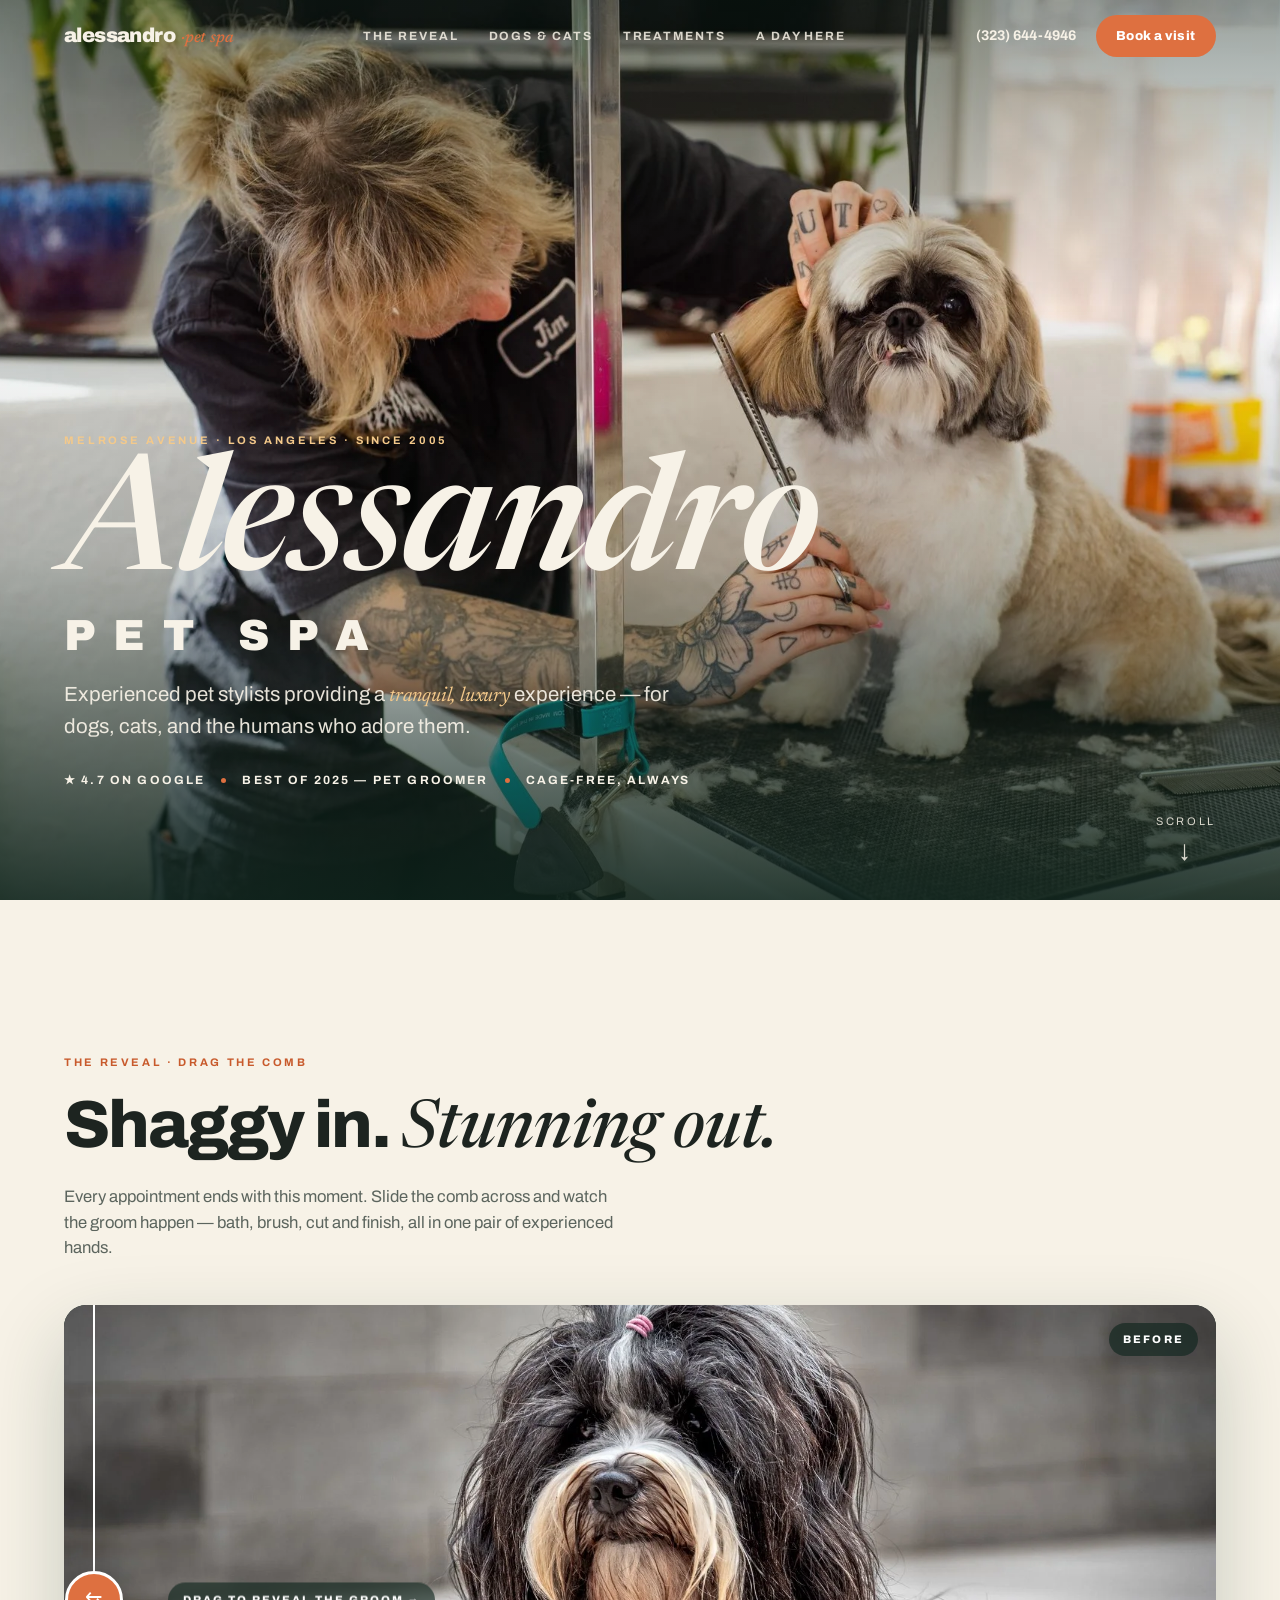
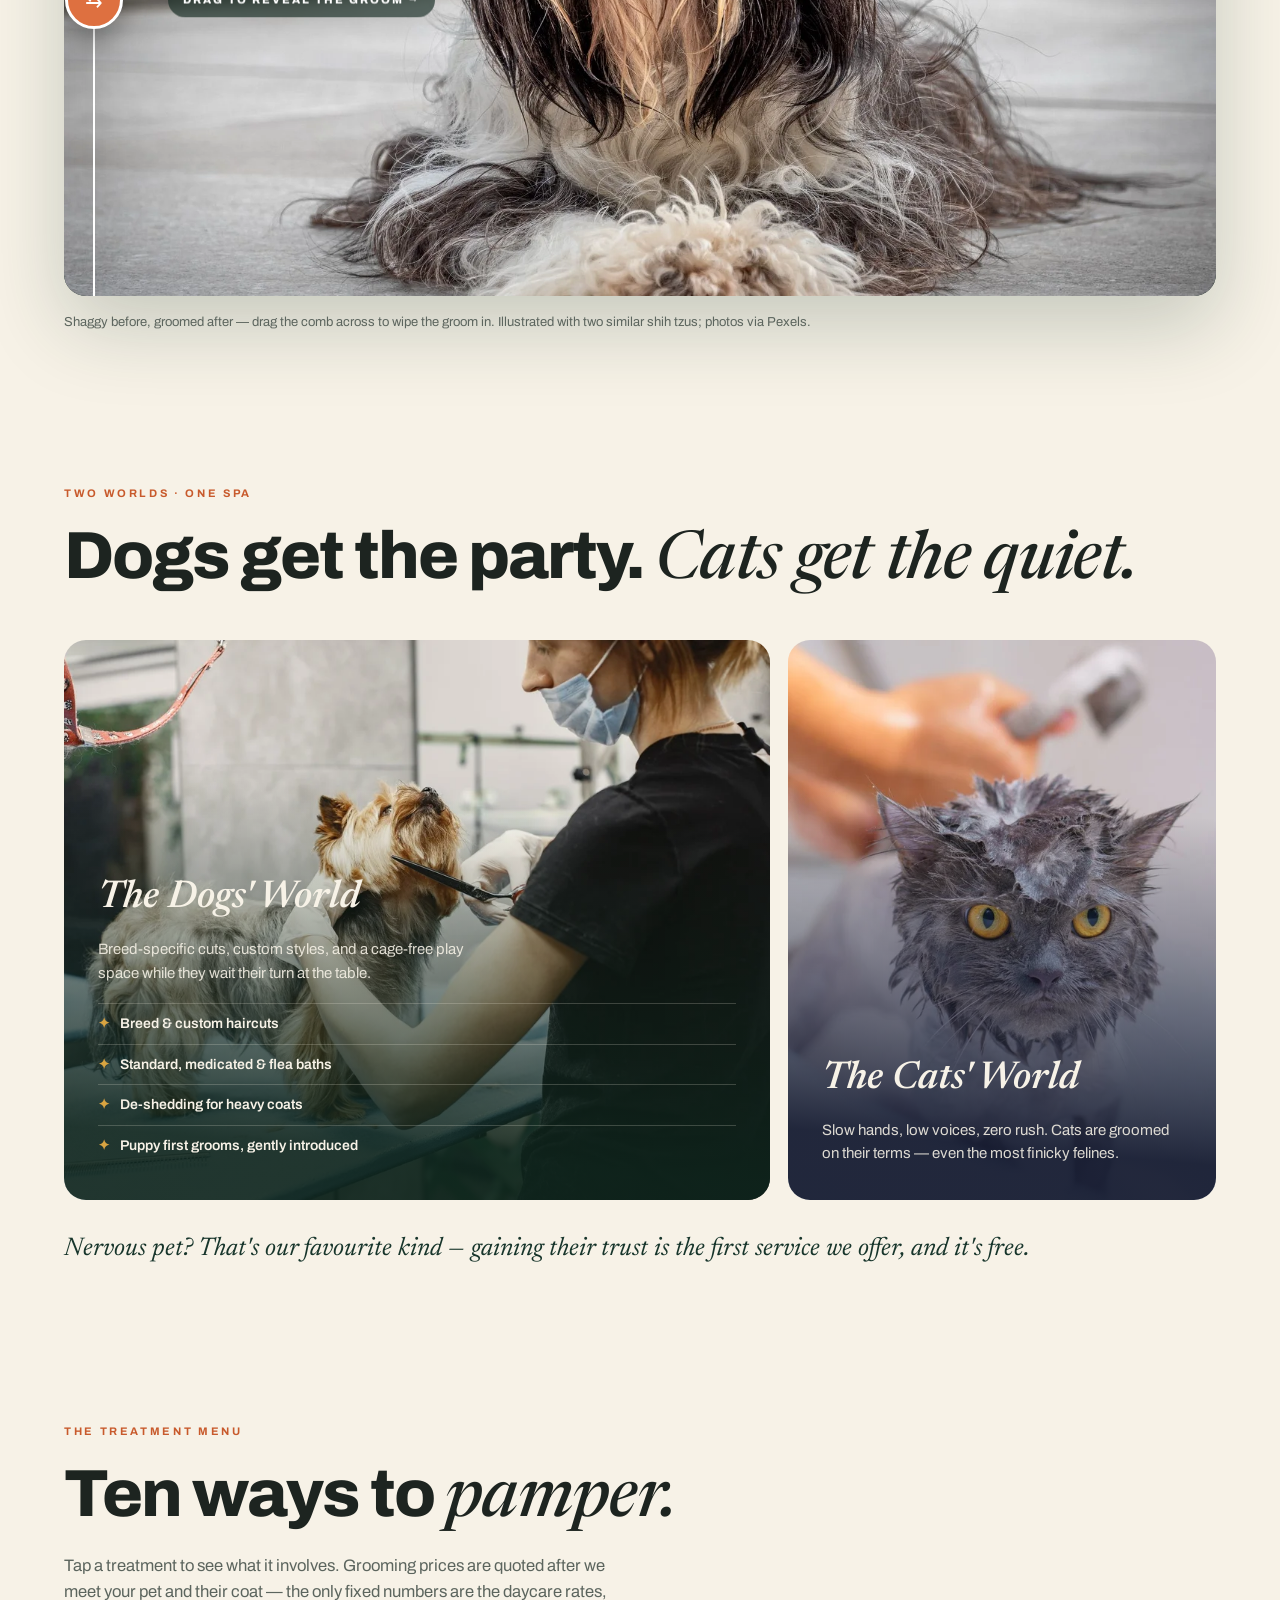
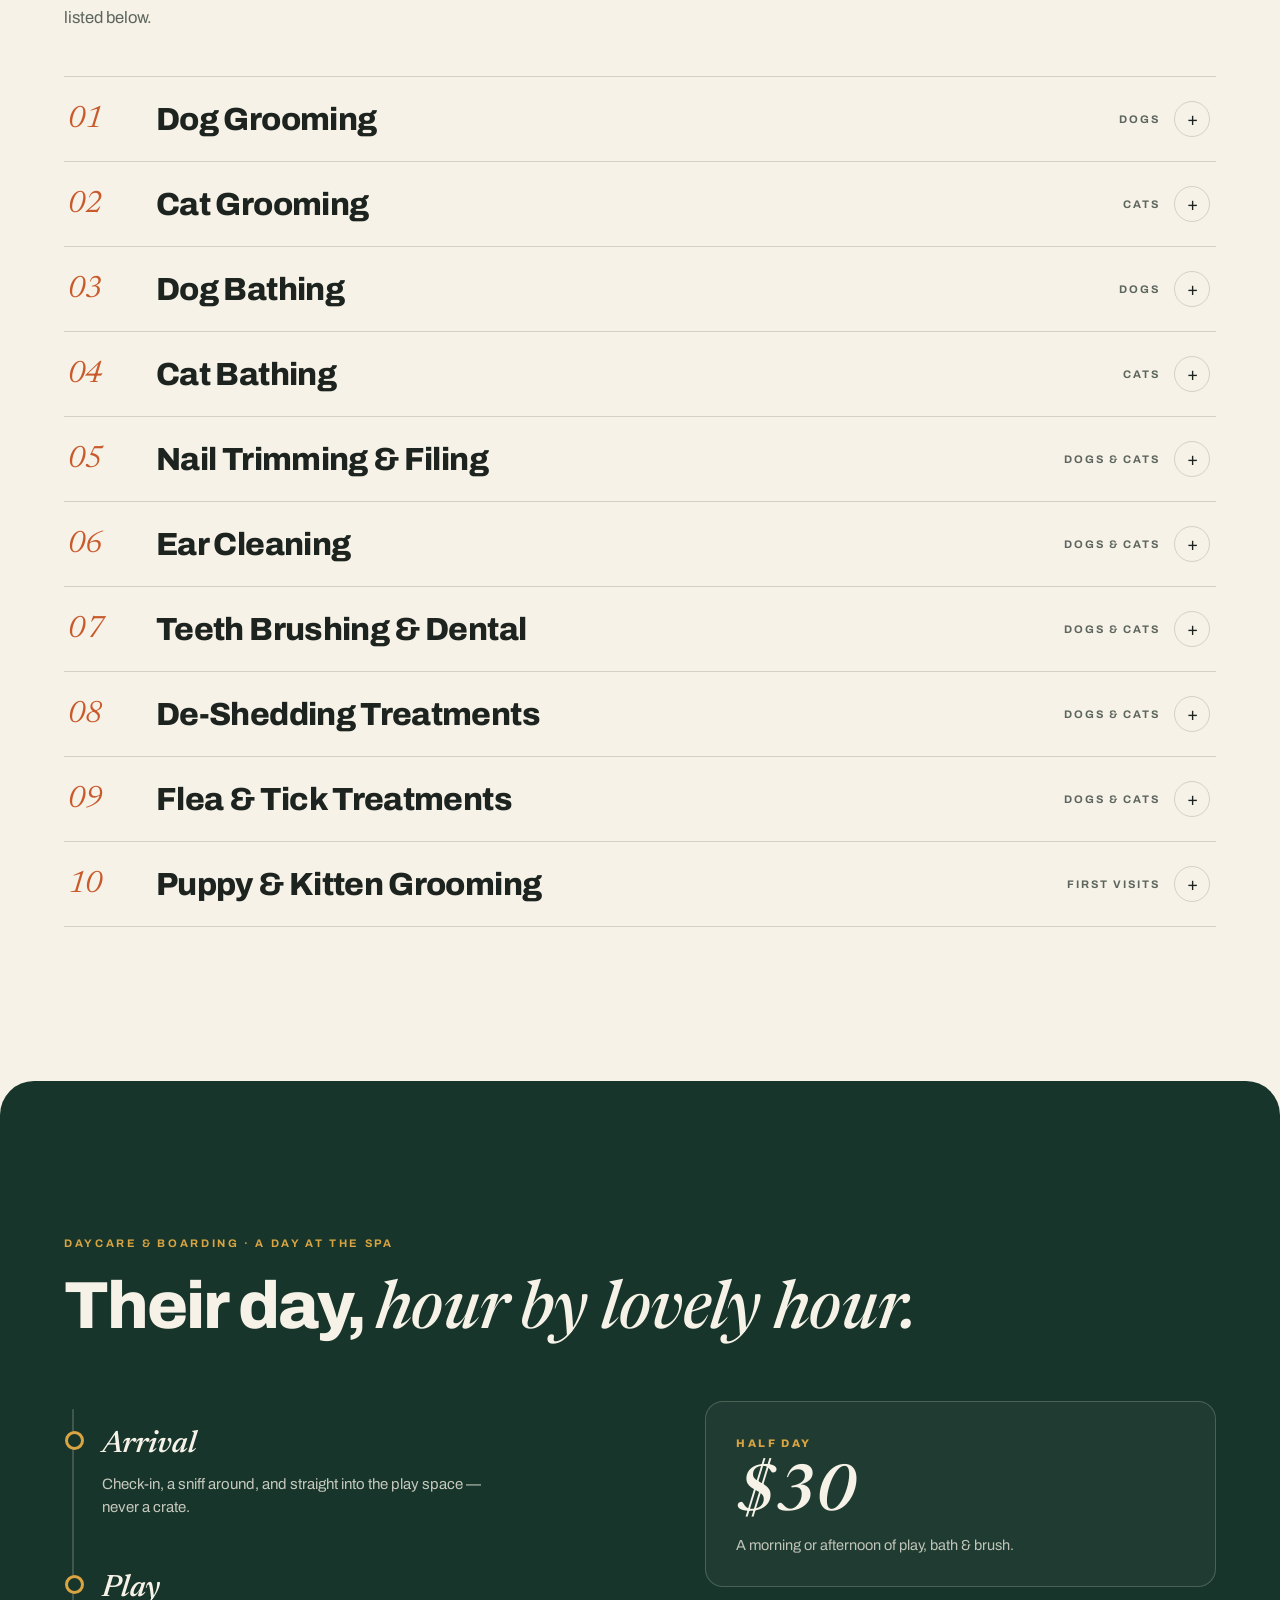
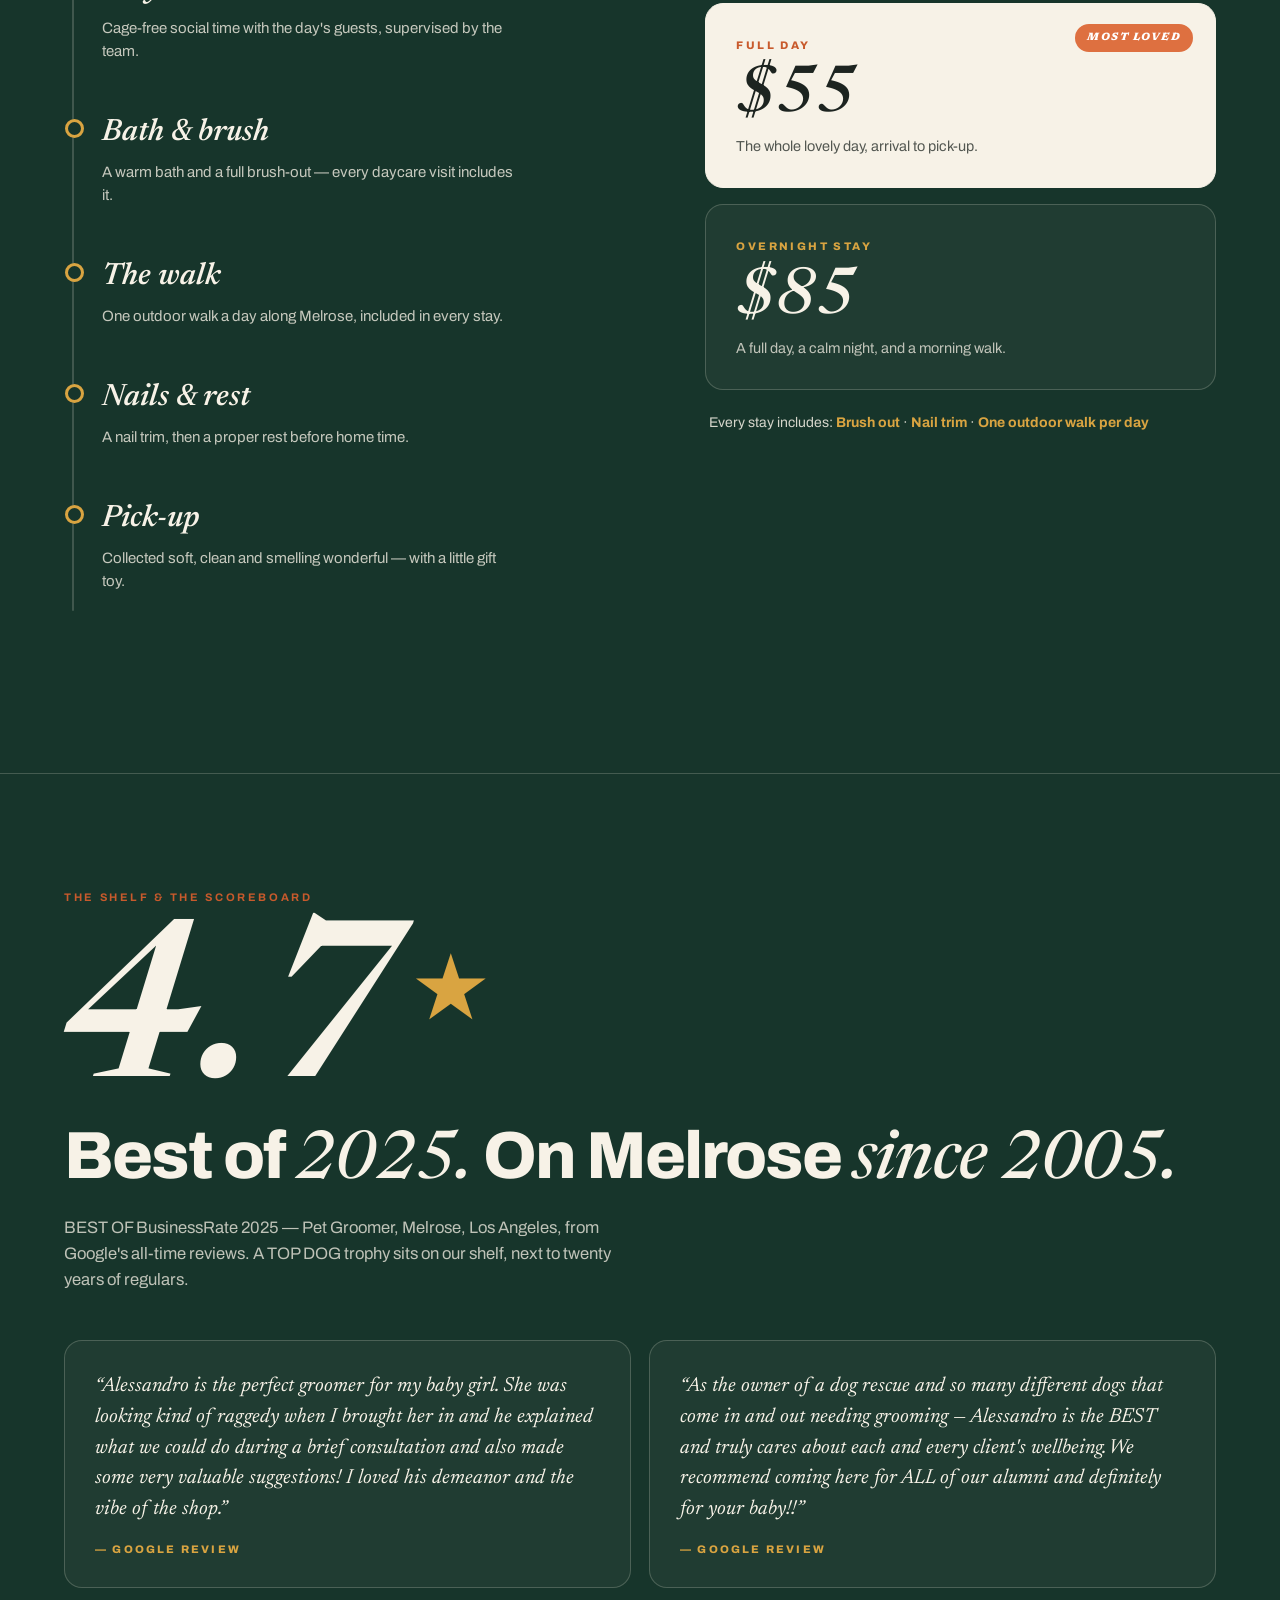
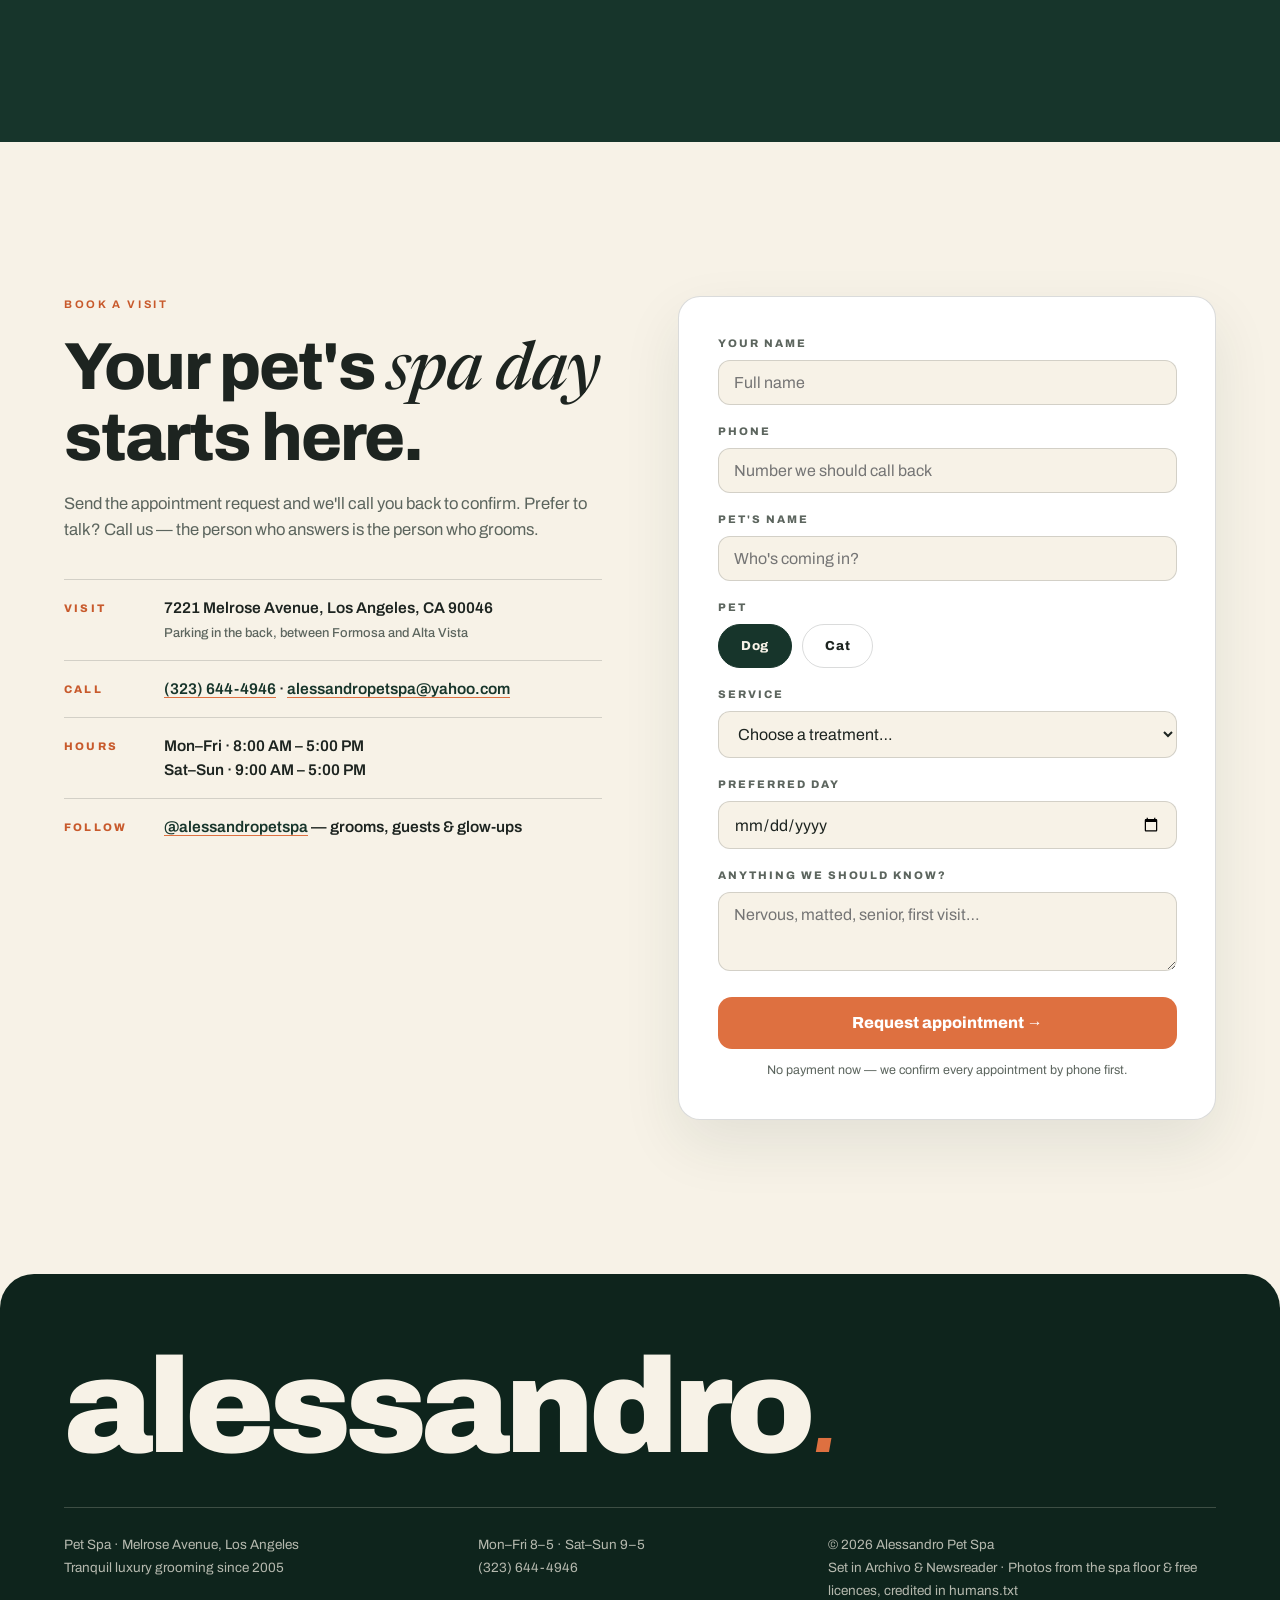
==== commit 2950b513: "Reveal fix: rest shows shaggy dog in colour; drag wipes in the groomed dog (matched shih tzu pair, h" ====
--- a/index.html
+++ b/index.html
@@ -7,7 +7,7 @@
 <meta name="description" content="Alessandro Pet Spa — tranquil, luxury pet grooming on Melrose Avenue, Los Angeles, since 2005. Dog & cat grooming, baths, daycare and overnight stays. (323) 644-4946.">
 <link rel="icon" href="favicon.svg" type="image/svg+xml">
 <link rel="preload" href="assets/fonts/newsreader-italic-var.woff2" as="font" type="font/woff2" crossorigin>
-<link rel="stylesheet" href="assets/css/spa.css?v=1">
+<link rel="stylesheet" href="assets/css/spa.css?v=2">
 <script type="application/ld+json">
 {"@context":"https://schema.org","@type":"LocalBusiness","name":"Alessandro Pet Spa","description":"Full-service pet grooming and daycare in Los Angeles since 2005.","telephone":"+1-323-644-4946","email":"alessandropetspa@yahoo.com","priceRange":"$","address":{"@type":"PostalAddress","streetAddress":"7221 Melrose Avenue","addressLocality":"Los Angeles","addressRegion":"CA","postalCode":"90046"},"openingHours":["Mo-Fr 08:00-17:00","Sa-Su 09:00-17:00"],"aggregateRating":{"@type":"AggregateRating","ratingValue":"4.7"}}
 </script>
@@ -50,14 +50,16 @@
       <p class="kick rv">The reveal · drag the comb</p>
       <h2 class="h2 rv">Shaggy in. <em>Stunning out.</em></h2>
       <p class="lede rv">Every appointment ends with this moment. Slide the comb across and watch the groom happen — bath, brush, cut and finish, all in one pair of experienced hands.</p>
-      <div class="ba rv" id="ba" role="slider" aria-label="Before and after grooming comparison" aria-valuemin="0" aria-valuemax="100" aria-valuenow="50" tabindex="0">
-        <img class="ba__after" src="assets/img/work/doggroom/still.webp" alt="Dog after a full groom at Alessandro Pet Spa">
-        <div class="ba__beforeWrap"><img class="ba__before" id="baBefore" src="assets/img/work/doggroom/still.webp" alt="The same dog before the finish — coat dull and overgrown (graded)"></div>
+      <div class="ba rv" id="ba" role="slider" aria-label="Before and after grooming comparison — drag to reveal the groomed dog" aria-valuemin="0" aria-valuemax="100" aria-valuenow="0" tabindex="0">
+        <img class="ba__before" id="baBefore" src="assets/img/reveal-before.webp" alt="A shaggy shih tzu with a long, overgrown coat — before grooming">
+        <div class="ba__afterWrap"><img class="ba__after" src="assets/img/reveal-after.webp" alt="A shih tzu after a full groom — coat trimmed short, neat and styled">
+          <span class="ba__tag ba__tag--a">After</span>
+        </div>
         <span class="ba__tag ba__tag--b">Before</span>
-        <span class="ba__tag ba__tag--a">After</span>
         <div class="ba__handle"><span class="ba__grip">⇆</span></div>
-      </div>
-      <p class="ba__note rv">Real guests, real grooms — photos from the spa floor.</p>
+        <span class="ba__hint">Drag to reveal the groom →</span>
+      </div>
+      <p class="ba__note rv">Shaggy before, groomed after — drag the comb across to wipe the groom in. Illustrated with two similar shih tzus; photos via Pexels.</p>
     </div>
   </section>
 
@@ -214,6 +216,6 @@
 <script src="assets/js/vendor/lenis.min.js?v=1"></script>
 <script src="assets/js/vendor/gsap.min.js?v=1"></script>
 <script src="assets/js/vendor/ScrollTrigger.min.js?v=1"></script>
-<script src="assets/js/spa.js?v=1"></script>
+<script src="assets/js/spa.js?v=2"></script>
 </body>
 </html>
--- a/assets/css/spa.css
+++ b/assets/css/spa.css
@@ -65,15 +65,17 @@
 
 /* 2 reveal */
 .reveal-sec{padding:clamp(90px,12vw,170px) 0}
-.ba{position:relative;margin-top:44px;border-radius:22px;overflow:hidden;aspect-ratio:16/8.2;background:var(--pine2);--pos:50%;touch-action:none;cursor:ew-resize;box-shadow:0 30px 80px rgba(23,53,43,.22)}
+.ba{position:relative;margin-top:44px;border-radius:22px;overflow:hidden;aspect-ratio:16/8.2;background:var(--pine2);--pos:0%;touch-action:none;cursor:ew-resize;box-shadow:0 30px 80px rgba(23,53,43,.22)}
 .ba img{user-select:none;-webkit-user-drag:none;pointer-events:none}
+.ba__before{position:absolute;inset:0;width:100%;height:100%;object-fit:cover;object-position:center 42%}
+.ba__afterWrap{position:absolute;inset:0;clip-path:inset(0 calc(100% - var(--pos)) 0 0)}
 .ba__after{position:absolute;inset:0;width:100%;height:100%;object-fit:cover;object-position:center 34%}
-.ba__beforeWrap{position:absolute;inset:0;clip-path:inset(0 calc(100% - var(--pos)) 0 0)}
-.ba__before{position:absolute;inset:0;width:100%;height:100%;object-fit:cover;object-position:center 34%;filter:saturate(.45) sepia(.38) brightness(.82) contrast(.94)}
-.ba__handle{position:absolute;top:0;bottom:0;left:var(--pos);width:2px;background:#fff;transform:translateX(-1px);box-shadow:0 0 24px rgba(0,0,0,.35)}
+.ba__handle{position:absolute;top:0;bottom:0;left:clamp(30px,var(--pos),calc(100% - 30px));width:2px;background:#fff;transform:translateX(-1px);box-shadow:0 0 24px rgba(0,0,0,.35);pointer-events:none}
 .ba__grip{position:absolute;top:50%;left:50%;transform:translate(-50%,-50%);width:58px;height:58px;border-radius:50%;background:var(--apricot);color:#fff;display:grid;place-items:center;font-size:21px;box-shadow:0 10px 28px rgba(0,0,0,.3);border:3px solid #fff}
 .ba__tag{position:absolute;top:18px;font-size:11px;font-weight:800;letter-spacing:.2em;text-transform:uppercase;background:rgba(14,36,28,.62);color:#fff;padding:8px 14px;border-radius:99px;backdrop-filter:blur(6px)}
-.ba__tag--b{left:18px}.ba__tag--a{right:18px}
+.ba__tag--b{right:18px}.ba__tag--a{left:18px}
+.ba__hint{position:absolute;left:104px;top:50%;transform:translateY(-50%);font-size:11px;font-weight:800;letter-spacing:.18em;text-transform:uppercase;background:rgba(14,36,28,.62);color:#fff;padding:9px 15px;border-radius:99px;backdrop-filter:blur(6px);pointer-events:none;transition:opacity .4s}
+.ba.is-touched .ba__hint{opacity:0}
 .ba:focus-visible{outline:3px solid var(--apricot);outline-offset:4px}
 .ba__note{margin-top:16px;font-size:13px;color:var(--mute)}
 
@@ -198,6 +200,7 @@
   .mrow__for{display:none}
   .mrow__body p{padding-left:62px}
   .ba{aspect-ratio:4/3.4}
+  .ba__hint{left:96px;font-size:10px;padding:8px 12px}
 }
 @media(prefers-reduced-motion:reduce){
   .hero__media img,.hero__scroll span{animation:none}
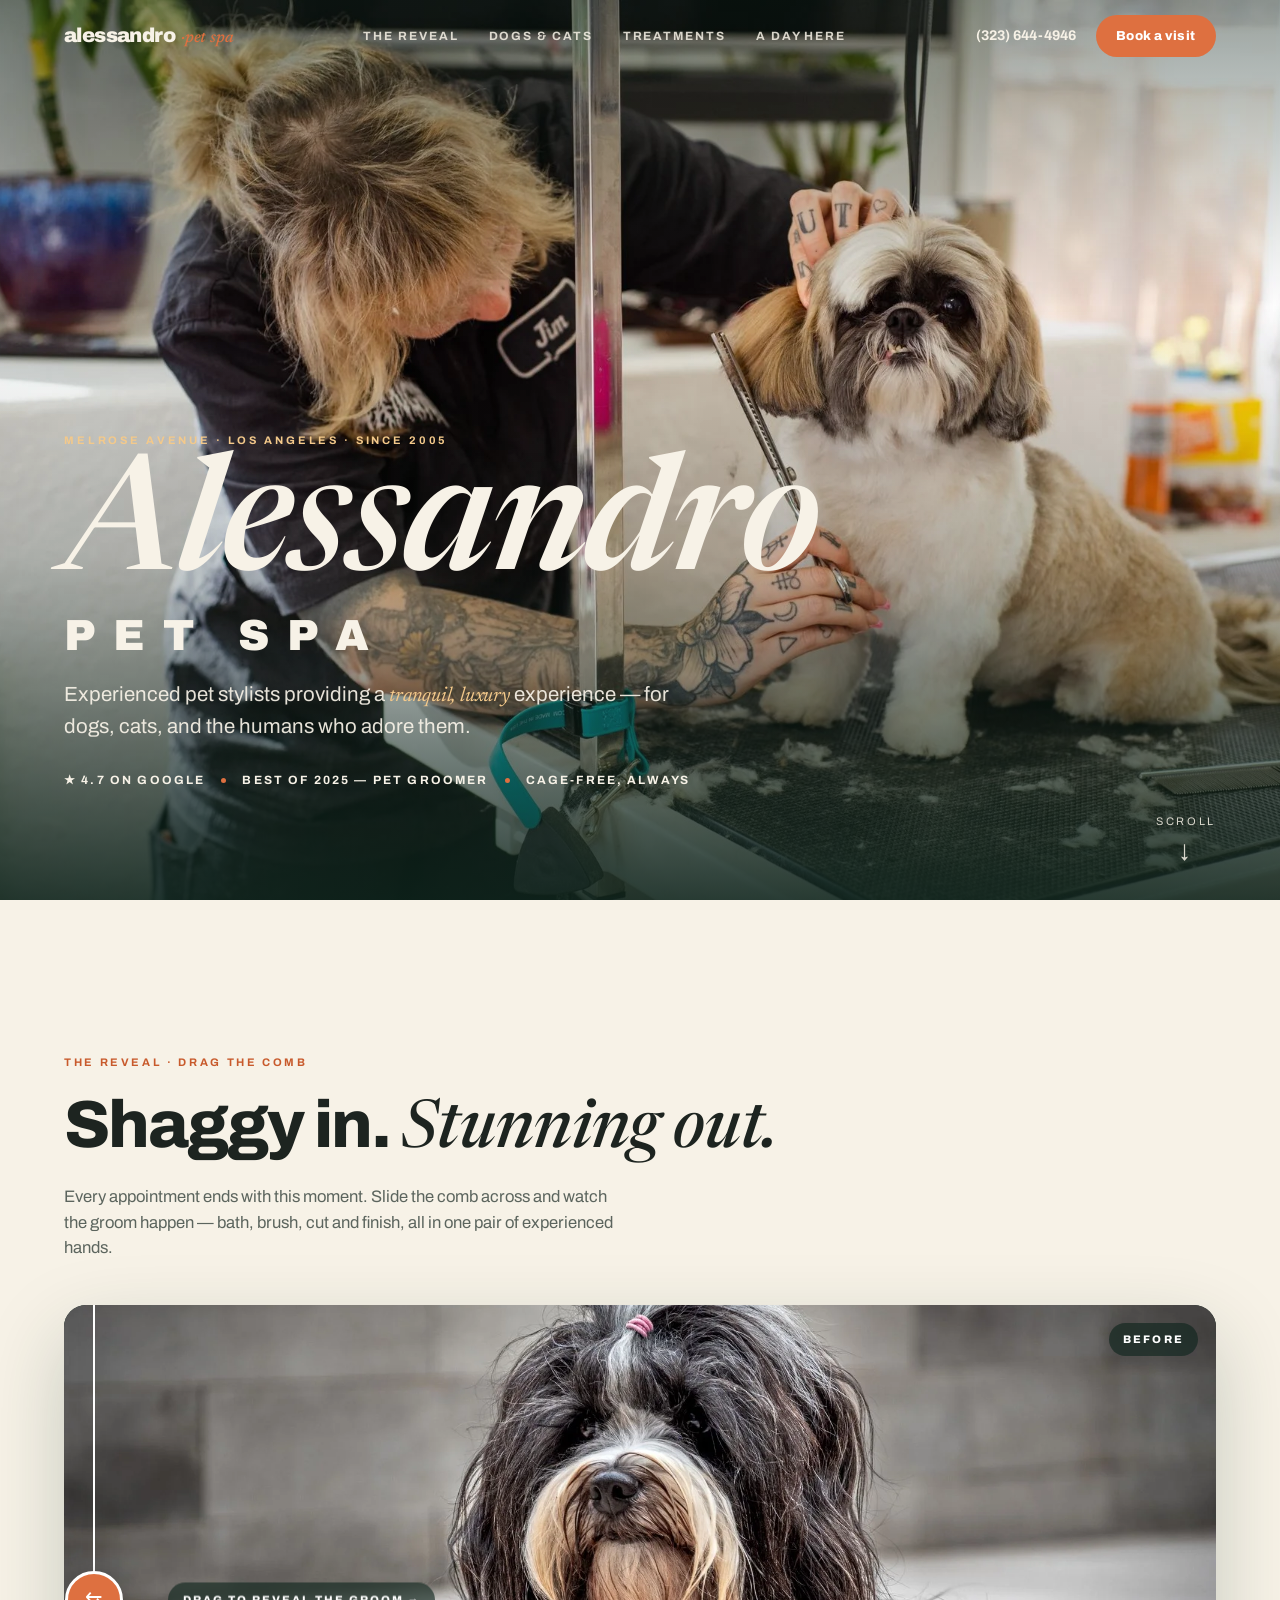
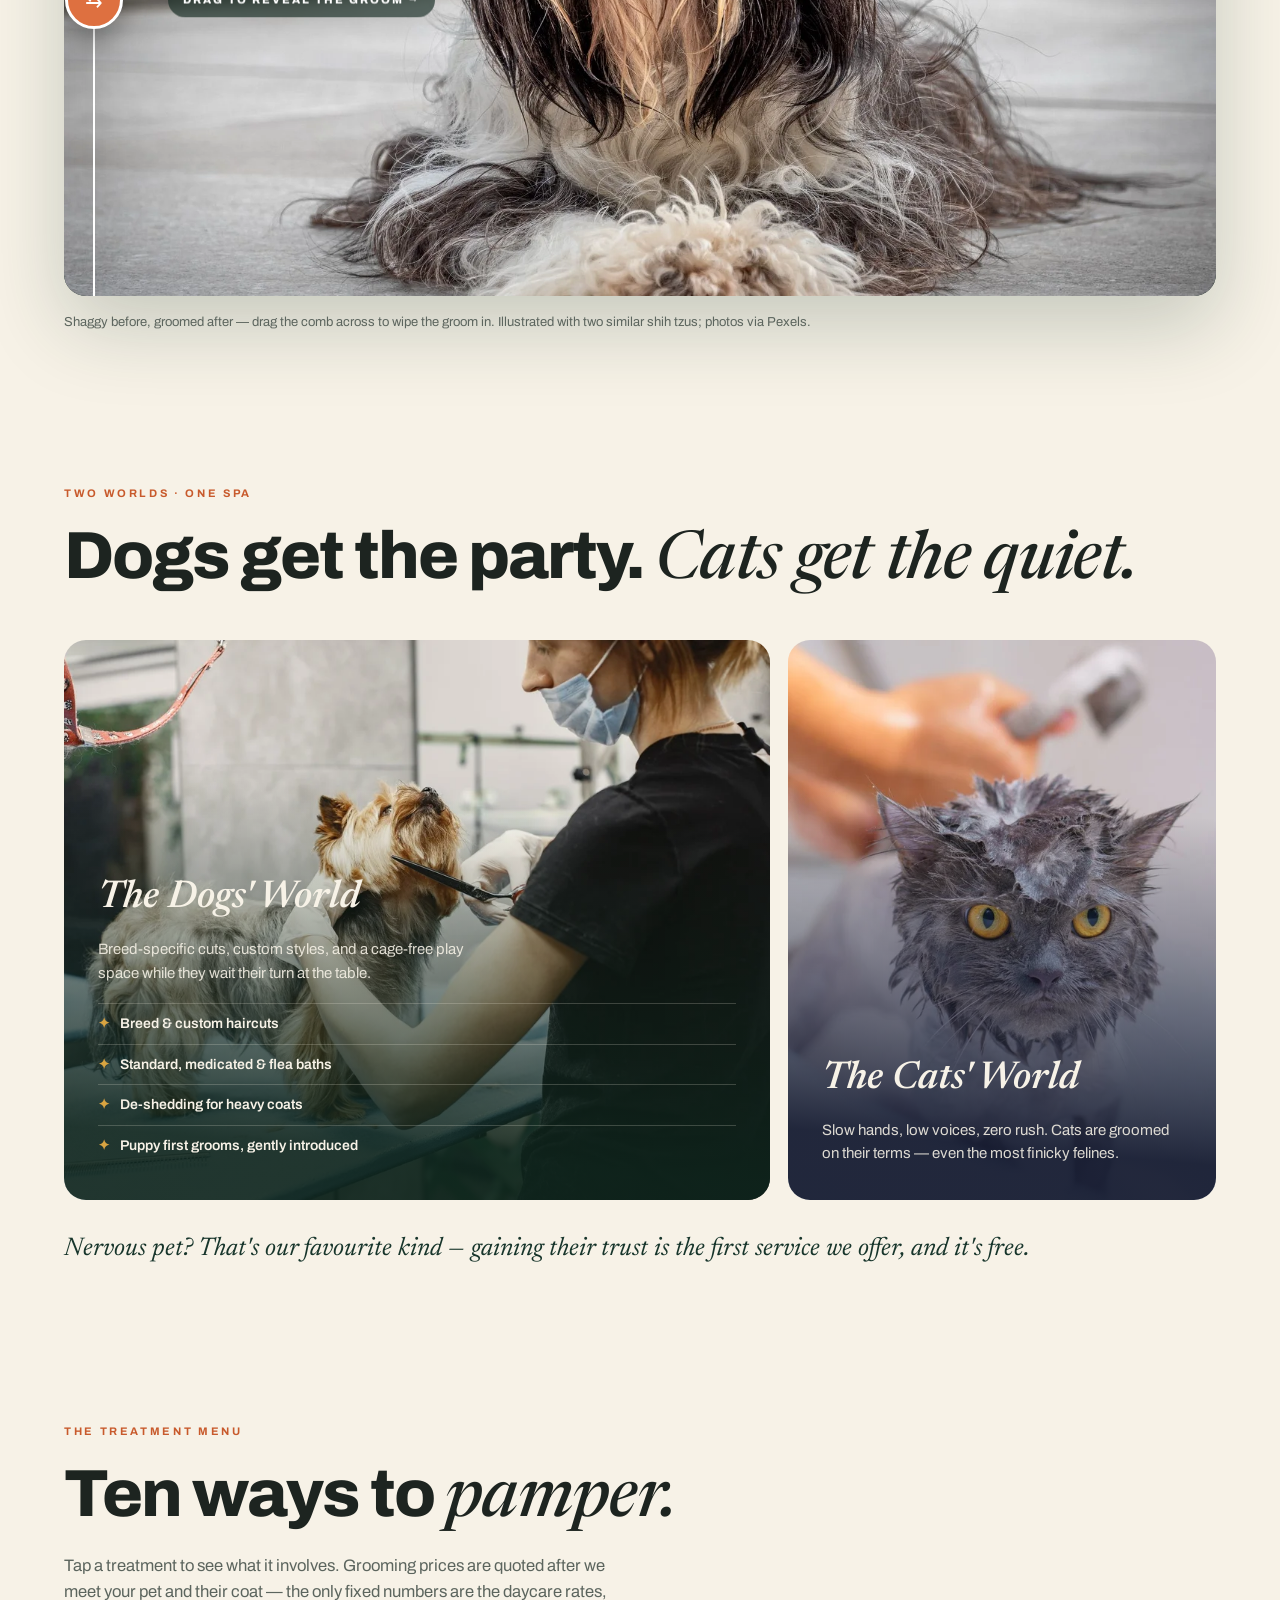
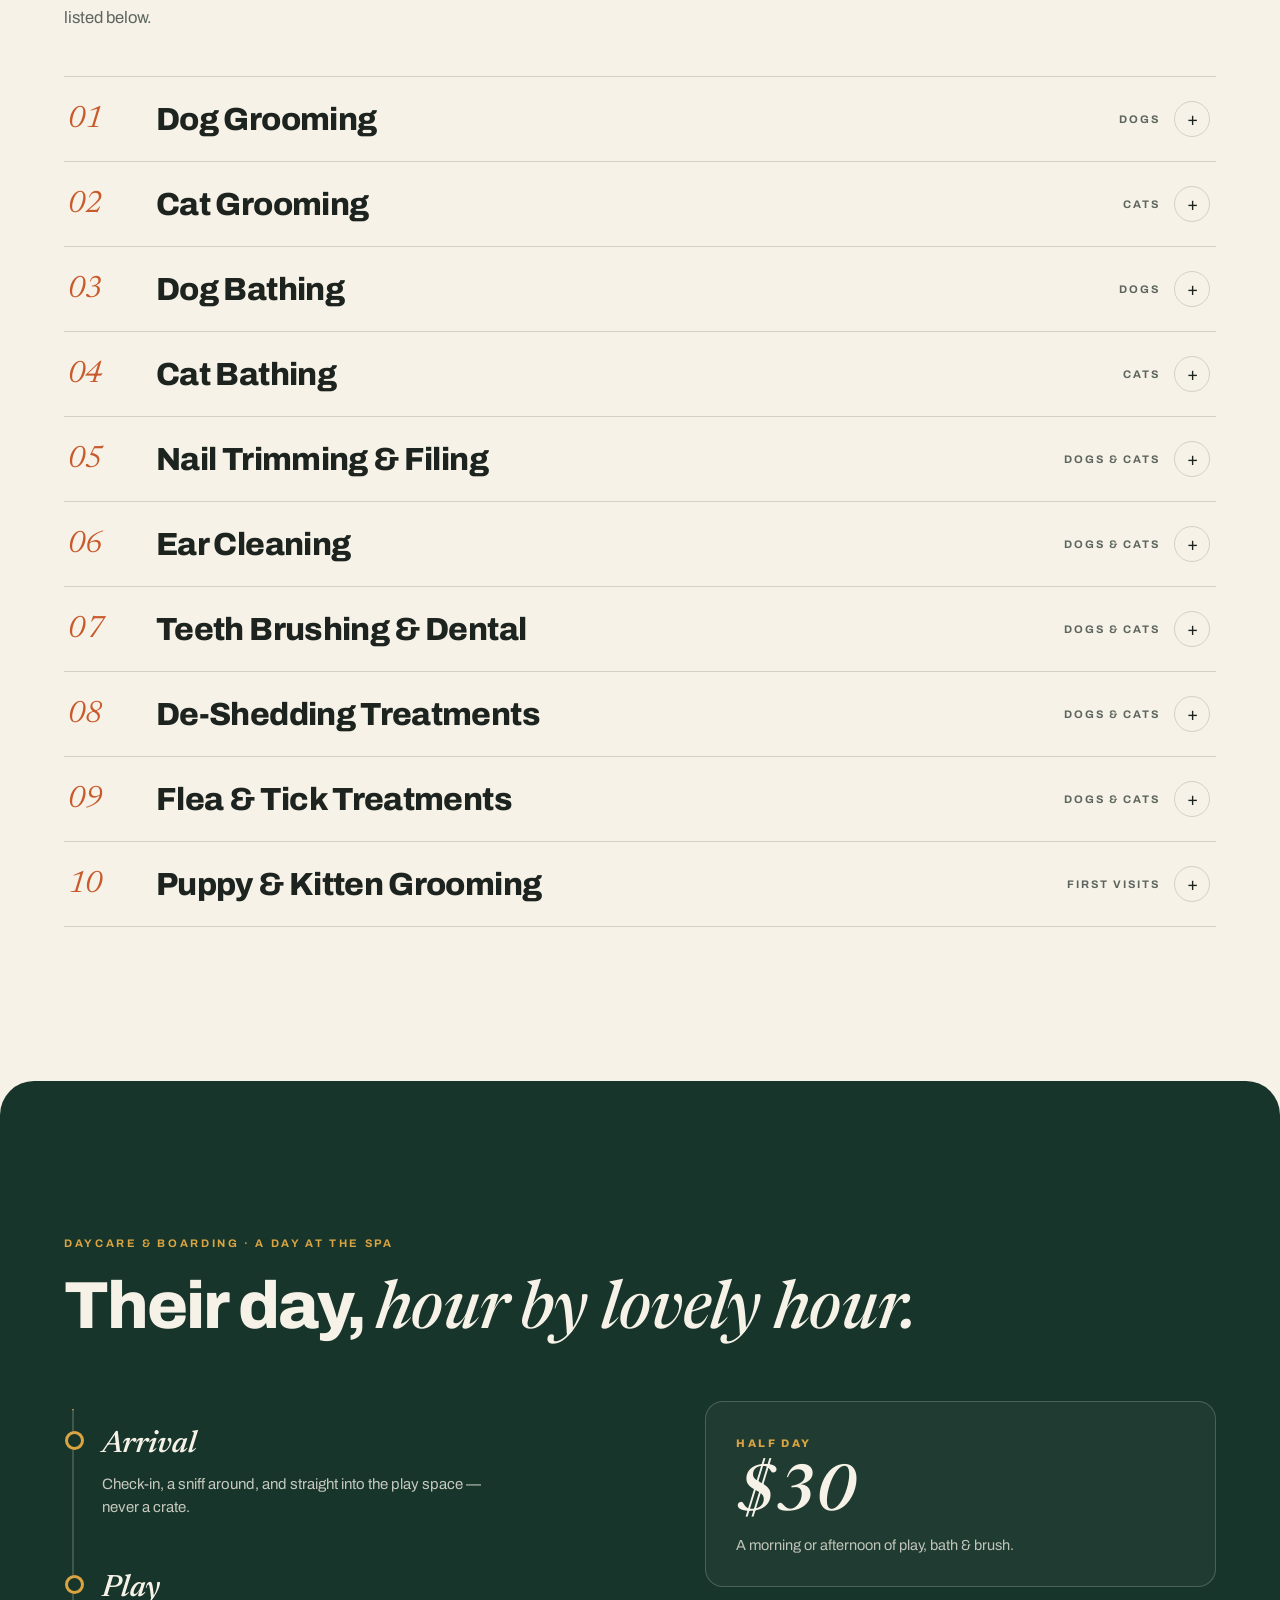
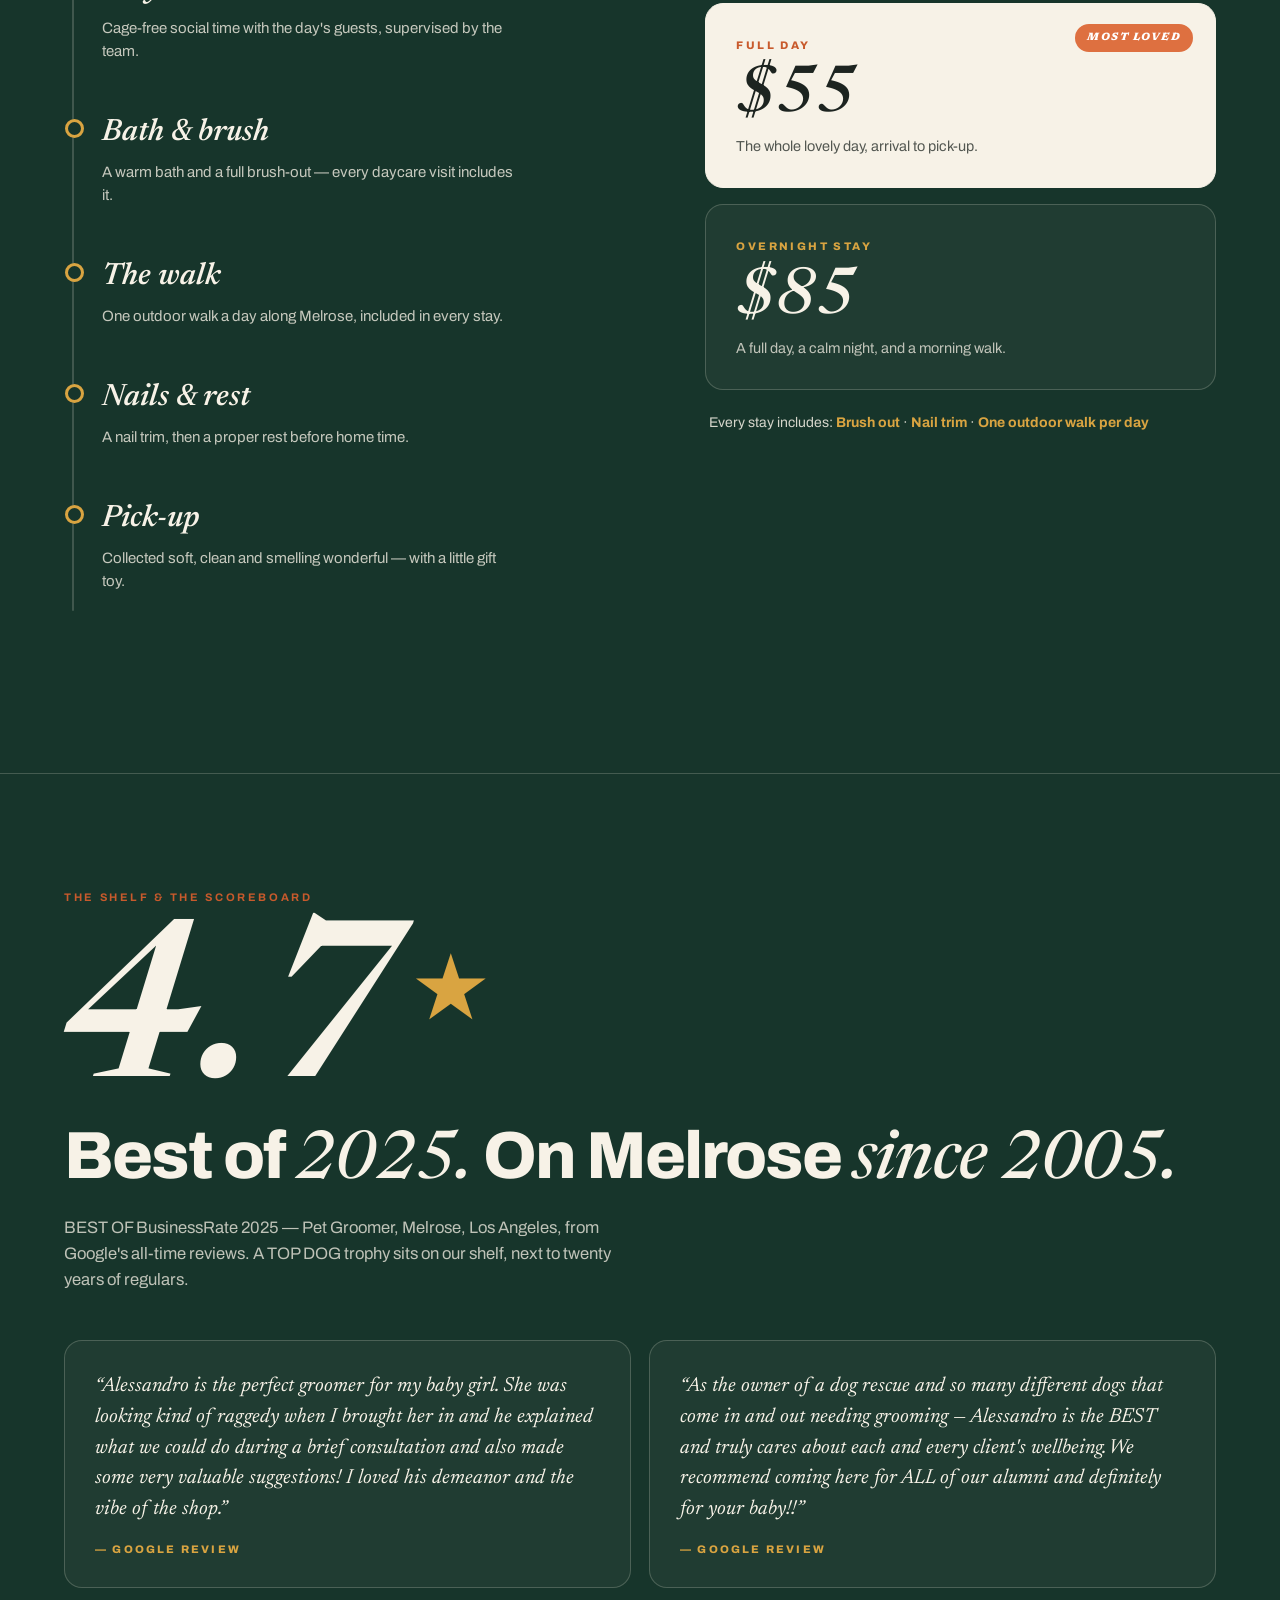
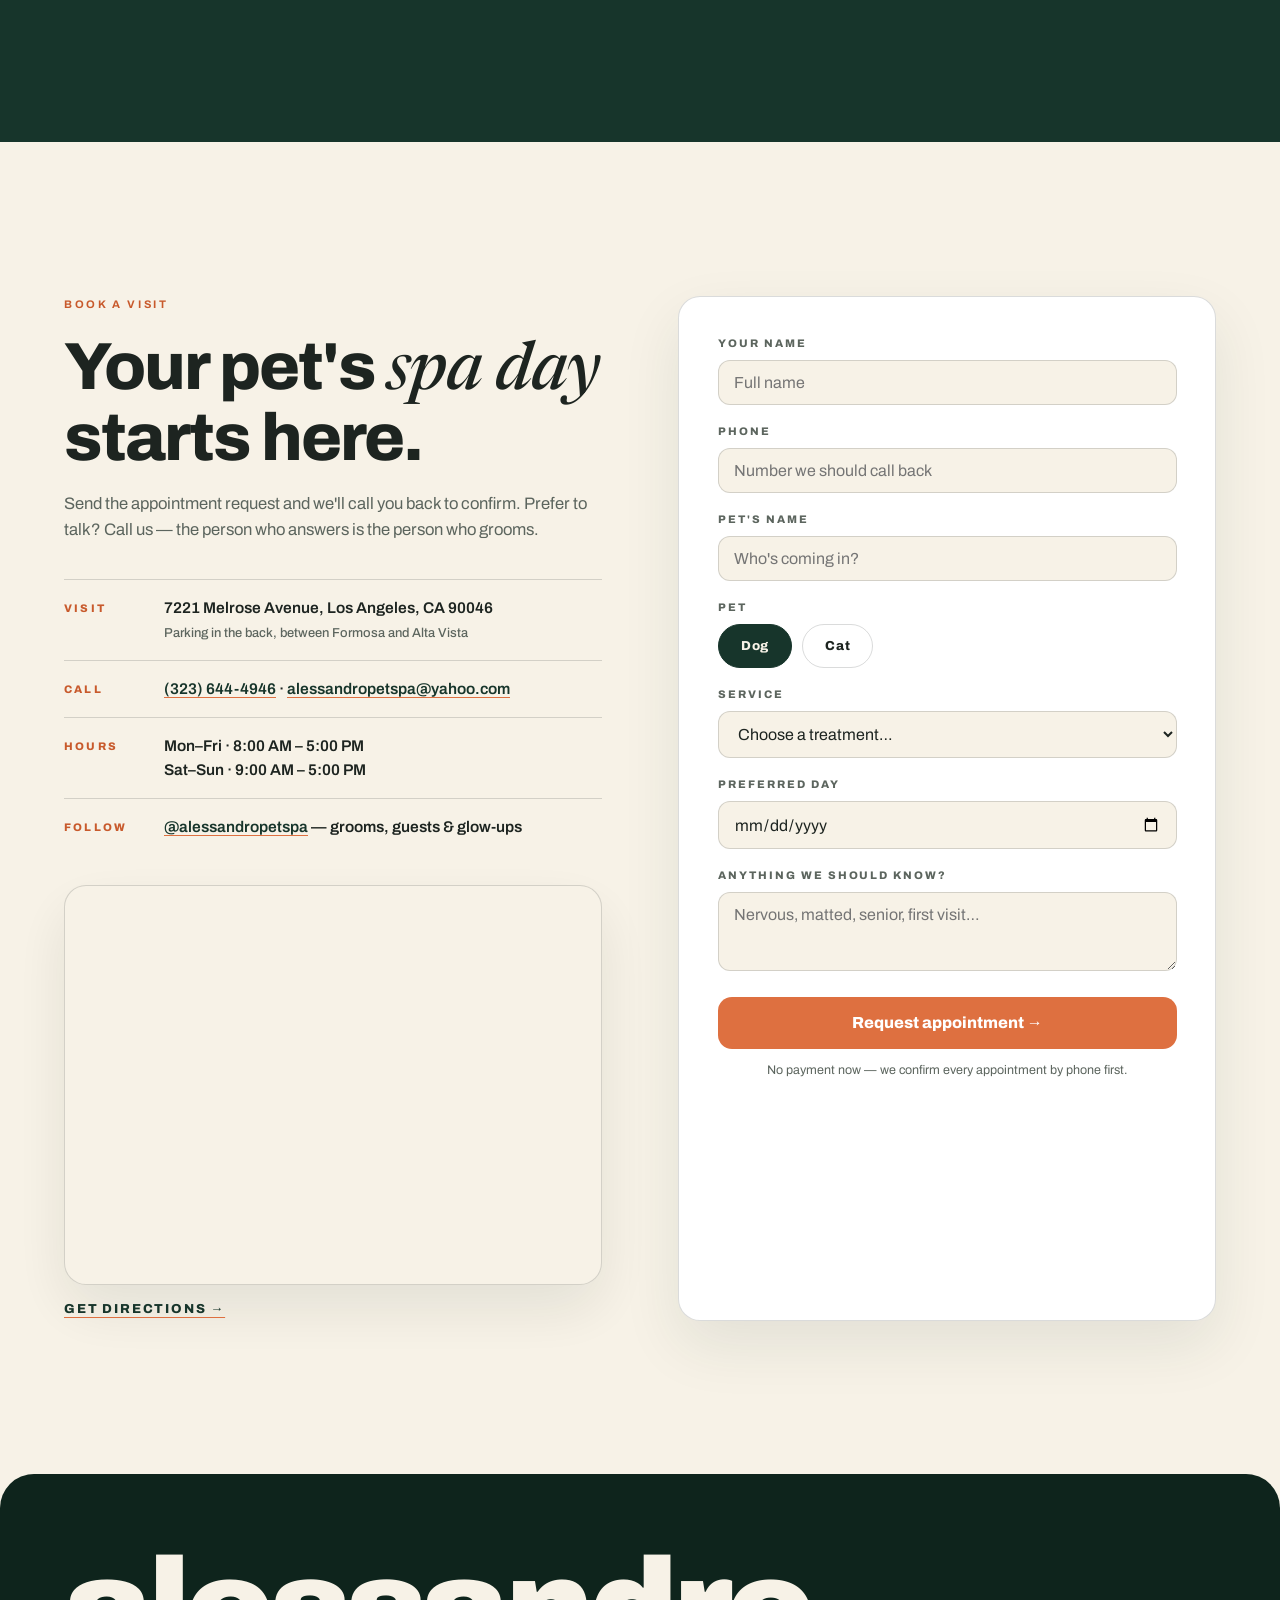
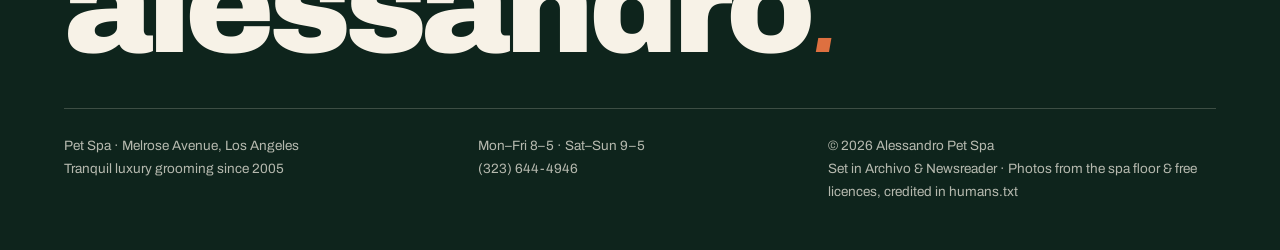
==== commit 83882e77: "Booking: add Google Maps embed for 7221 Melrose Ave under contact rows + Get Directions link" ====
--- a/index.html
+++ b/index.html
@@ -7,7 +7,7 @@
 <meta name="description" content="Alessandro Pet Spa — tranquil, luxury pet grooming on Melrose Avenue, Los Angeles, since 2005. Dog & cat grooming, baths, daycare and overnight stays. (323) 644-4946.">
 <link rel="icon" href="favicon.svg" type="image/svg+xml">
 <link rel="preload" href="assets/fonts/newsreader-italic-var.woff2" as="font" type="font/woff2" crossorigin>
-<link rel="stylesheet" href="assets/css/spa.css?v=2">
+<link rel="stylesheet" href="assets/css/spa.css?v=3">
 <script type="application/ld+json">
 {"@context":"https://schema.org","@type":"LocalBusiness","name":"Alessandro Pet Spa","description":"Full-service pet grooming and daycare in Los Angeles since 2005.","telephone":"+1-323-644-4946","email":"alessandropetspa@yahoo.com","priceRange":"$","address":{"@type":"PostalAddress","streetAddress":"7221 Melrose Avenue","addressLocality":"Los Angeles","addressRegion":"CA","postalCode":"90046"},"openingHours":["Mo-Fr 08:00-17:00","Sa-Su 09:00-17:00"],"aggregateRating":{"@type":"AggregateRating","ratingValue":"4.7"}}
 </script>
@@ -162,6 +162,10 @@
           <div><dt>Hours</dt><dd>Mon–Fri · 8:00 AM – 5:00 PM<br>Sat–Sun · 9:00 AM – 5:00 PM</dd></div>
           <div><dt>Follow</dt><dd><a href="https://www.instagram.com/alessandropetspa" target="_blank" rel="noopener">@alessandropetspa</a> — grooms, guests & glow-ups</dd></div>
         </dl>
+        <div class="mapwrap rv">
+          <iframe class="map" title="Map — Alessandro Pet Spa, 7221 Melrose Avenue, Los Angeles, CA 90046" src="https://maps.google.com/maps?q=Alessandro%20Pet%20Spa%2C%207221%20Melrose%20Avenue%2C%20Los%20Angeles%2C%20CA%2090046&z=16&output=embed" loading="lazy" referrerpolicy="no-referrer-when-downgrade" allowfullscreen></iframe>
+          <a class="map__dir" href="https://www.google.com/maps/dir/?api=1&destination=Alessandro%20Pet%20Spa%2C%207221%20Melrose%20Avenue%2C%20Los%20Angeles%2C%20CA%2090046" target="_blank" rel="noopener">Get Directions →</a>
+        </div>
       </div>
       <div class="book__formwrap rv">
         <form class="bform" id="bookForm" novalidate>
--- a/assets/css/spa.css
+++ b/assets/css/spa.css
@@ -152,6 +152,9 @@
 .info dd{font-size:15.5px;font-weight:600}
 .info dd small{color:var(--mute);font-weight:500}
 .info a{color:var(--pine);text-decoration-color:var(--apricot);text-underline-offset:3px}
+.mapwrap{margin-top:30px}
+.map{display:block;width:100%;height:400px;border:1px solid var(--line);border-radius:22px;box-shadow:0 24px 60px rgba(23,53,43,.09);background:var(--ivory)}
+.map__dir{display:inline-block;margin-top:14px;font-size:13px;font-weight:800;letter-spacing:.14em;text-transform:uppercase;color:var(--pine);text-decoration-color:var(--apricot);text-underline-offset:4px}
 .book__formwrap{background:#fff;border:1px solid var(--line);border-radius:22px;padding:clamp(26px,3vw,44px);box-shadow:0 24px 60px rgba(23,53,43,.09)}
 .f{display:block;margin-bottom:18px}
 .f>span,.f legend{font-size:11px;font-weight:800;letter-spacing:.18em;text-transform:uppercase;color:var(--mute);display:block;margin-bottom:8px}
@@ -201,6 +204,7 @@
   .mrow__body p{padding-left:62px}
   .ba{aspect-ratio:4/3.4}
   .ba__hint{left:96px;font-size:10px;padding:8px 12px}
+  .map{height:300px}
 }
 @media(prefers-reduced-motion:reduce){
   .hero__media img,.hero__scroll span{animation:none}
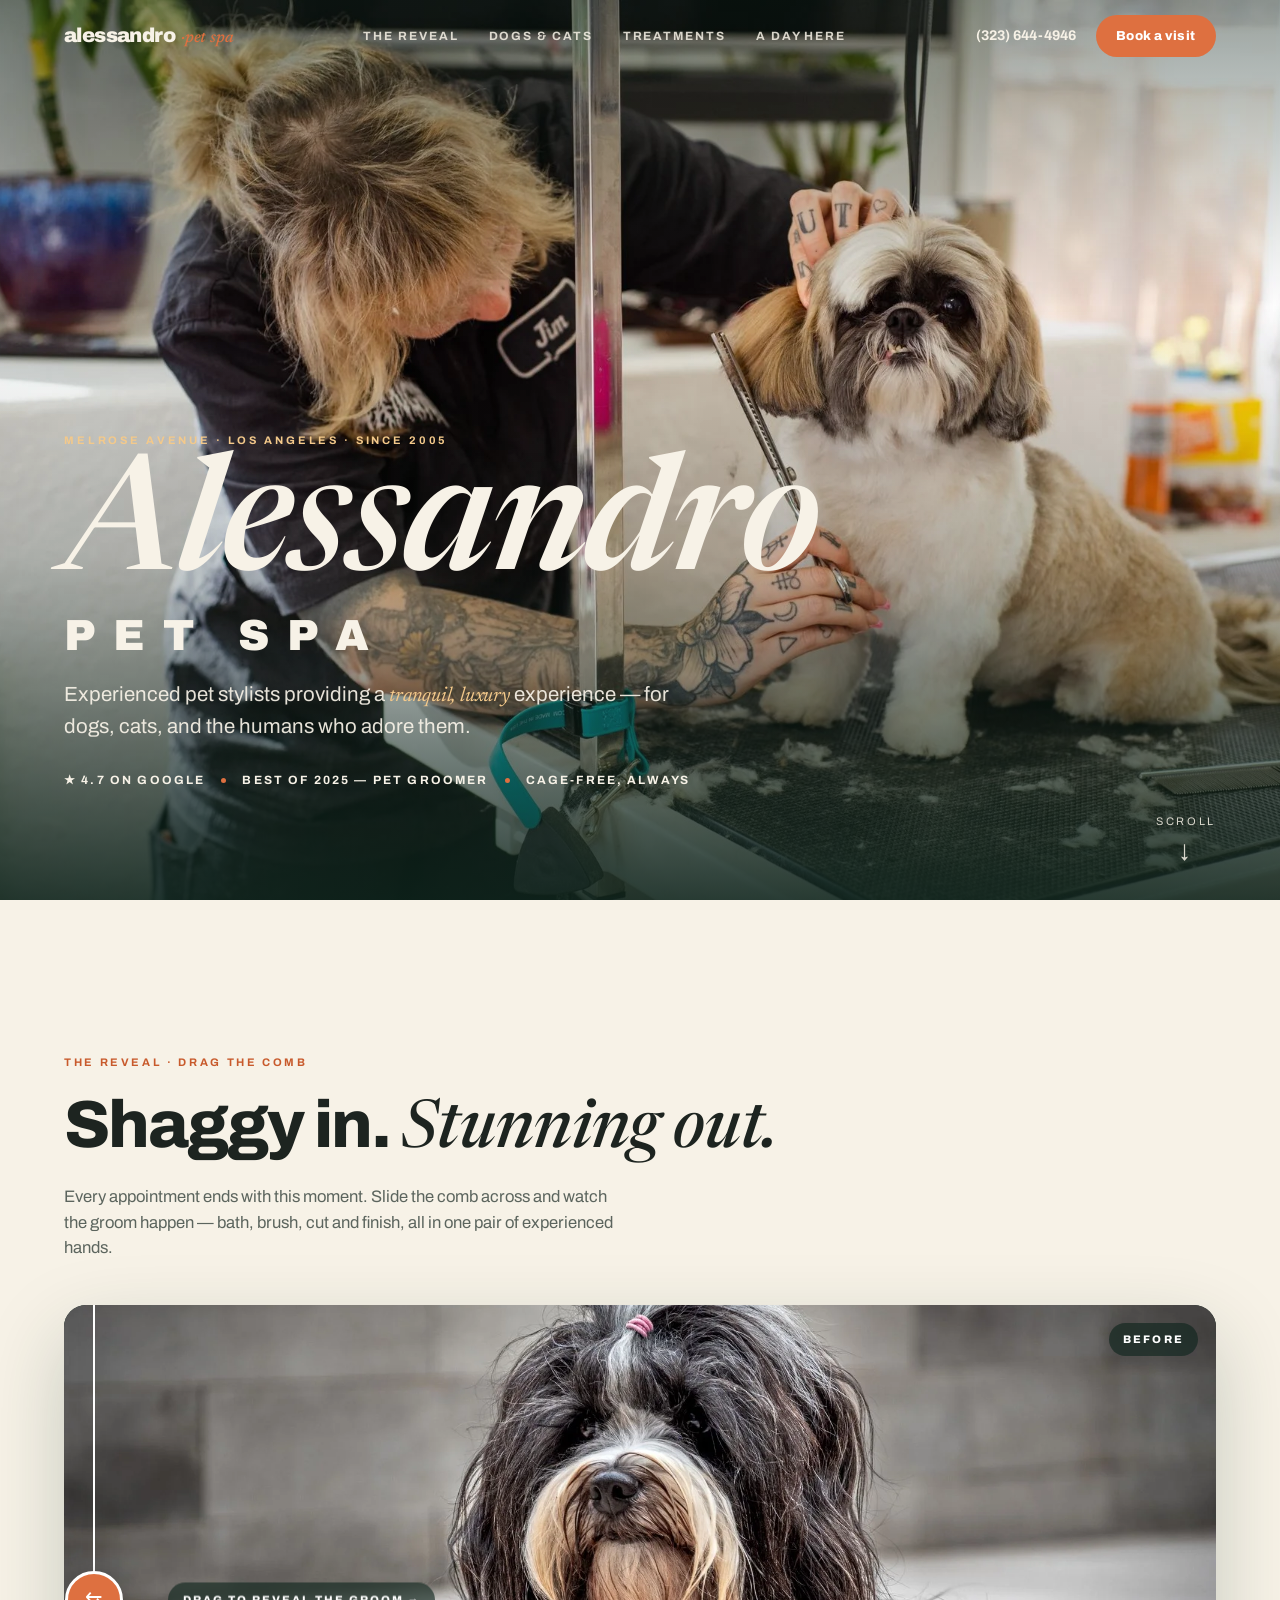
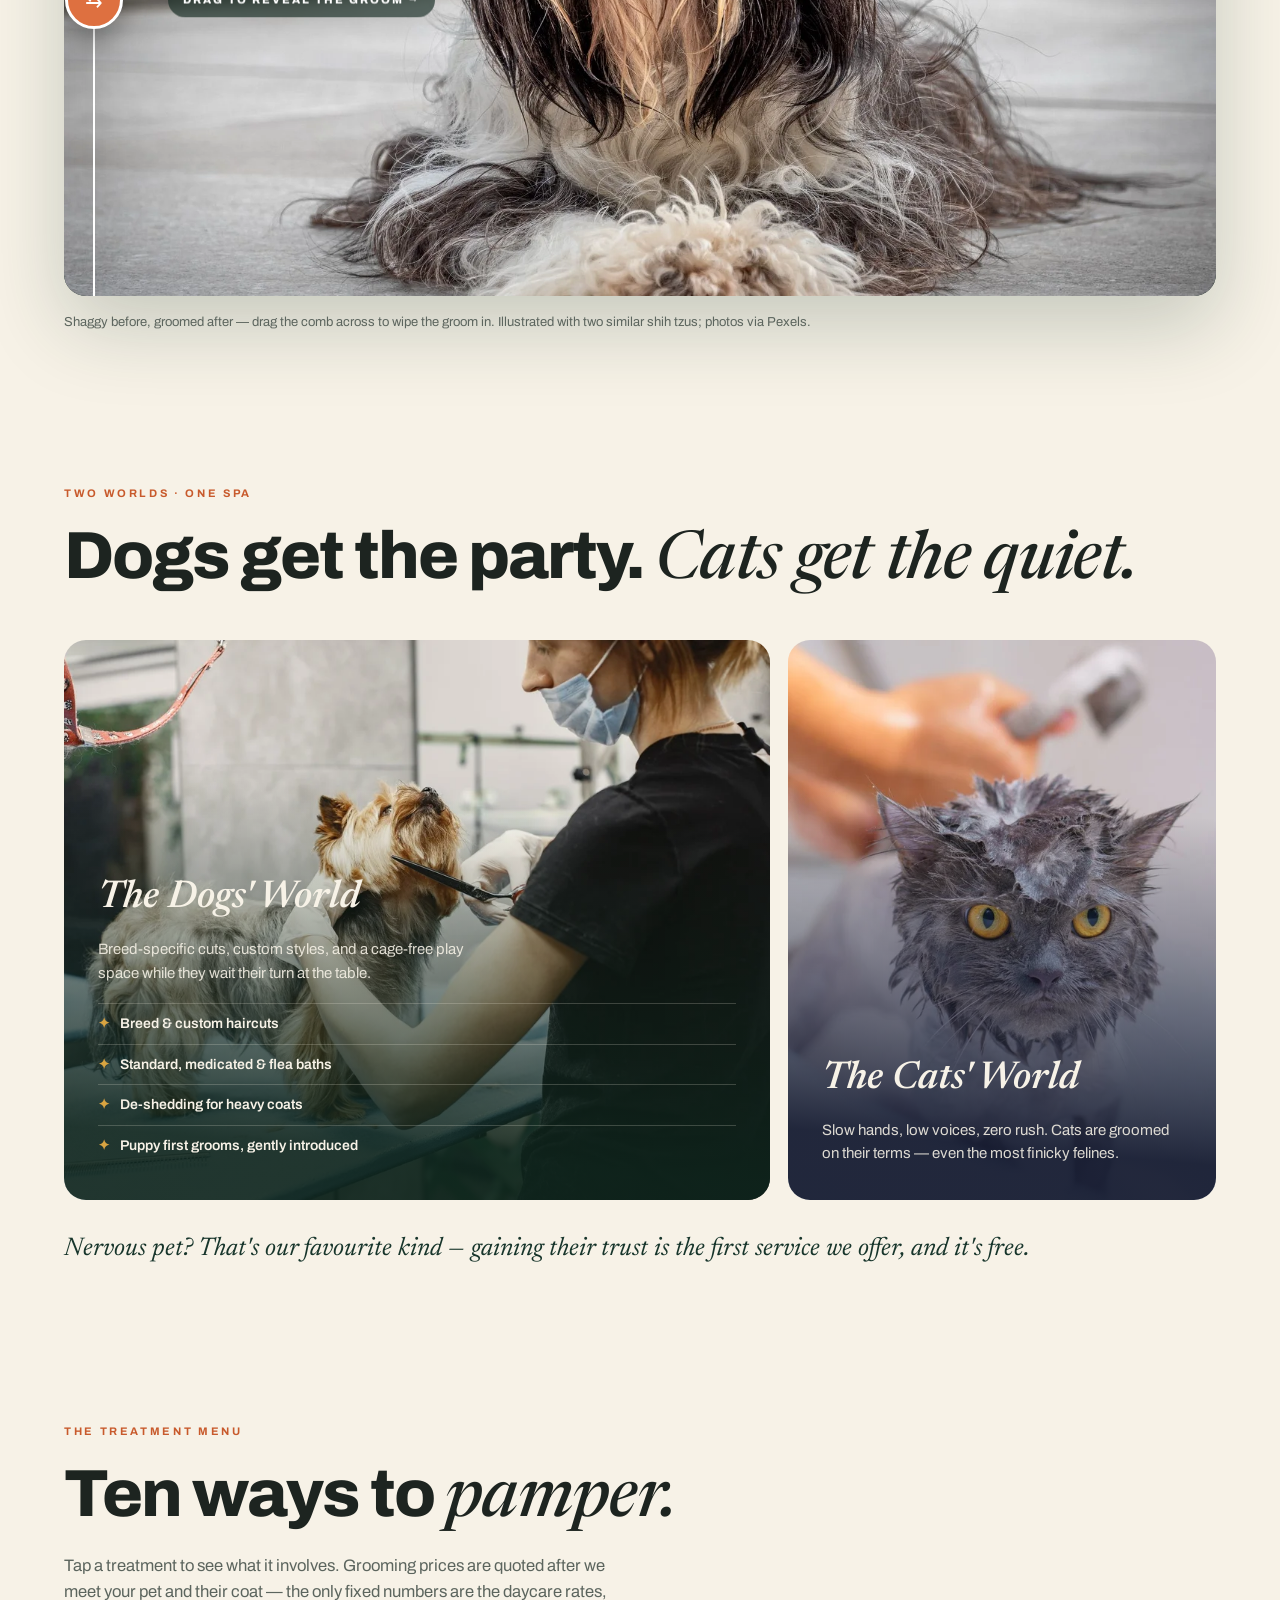
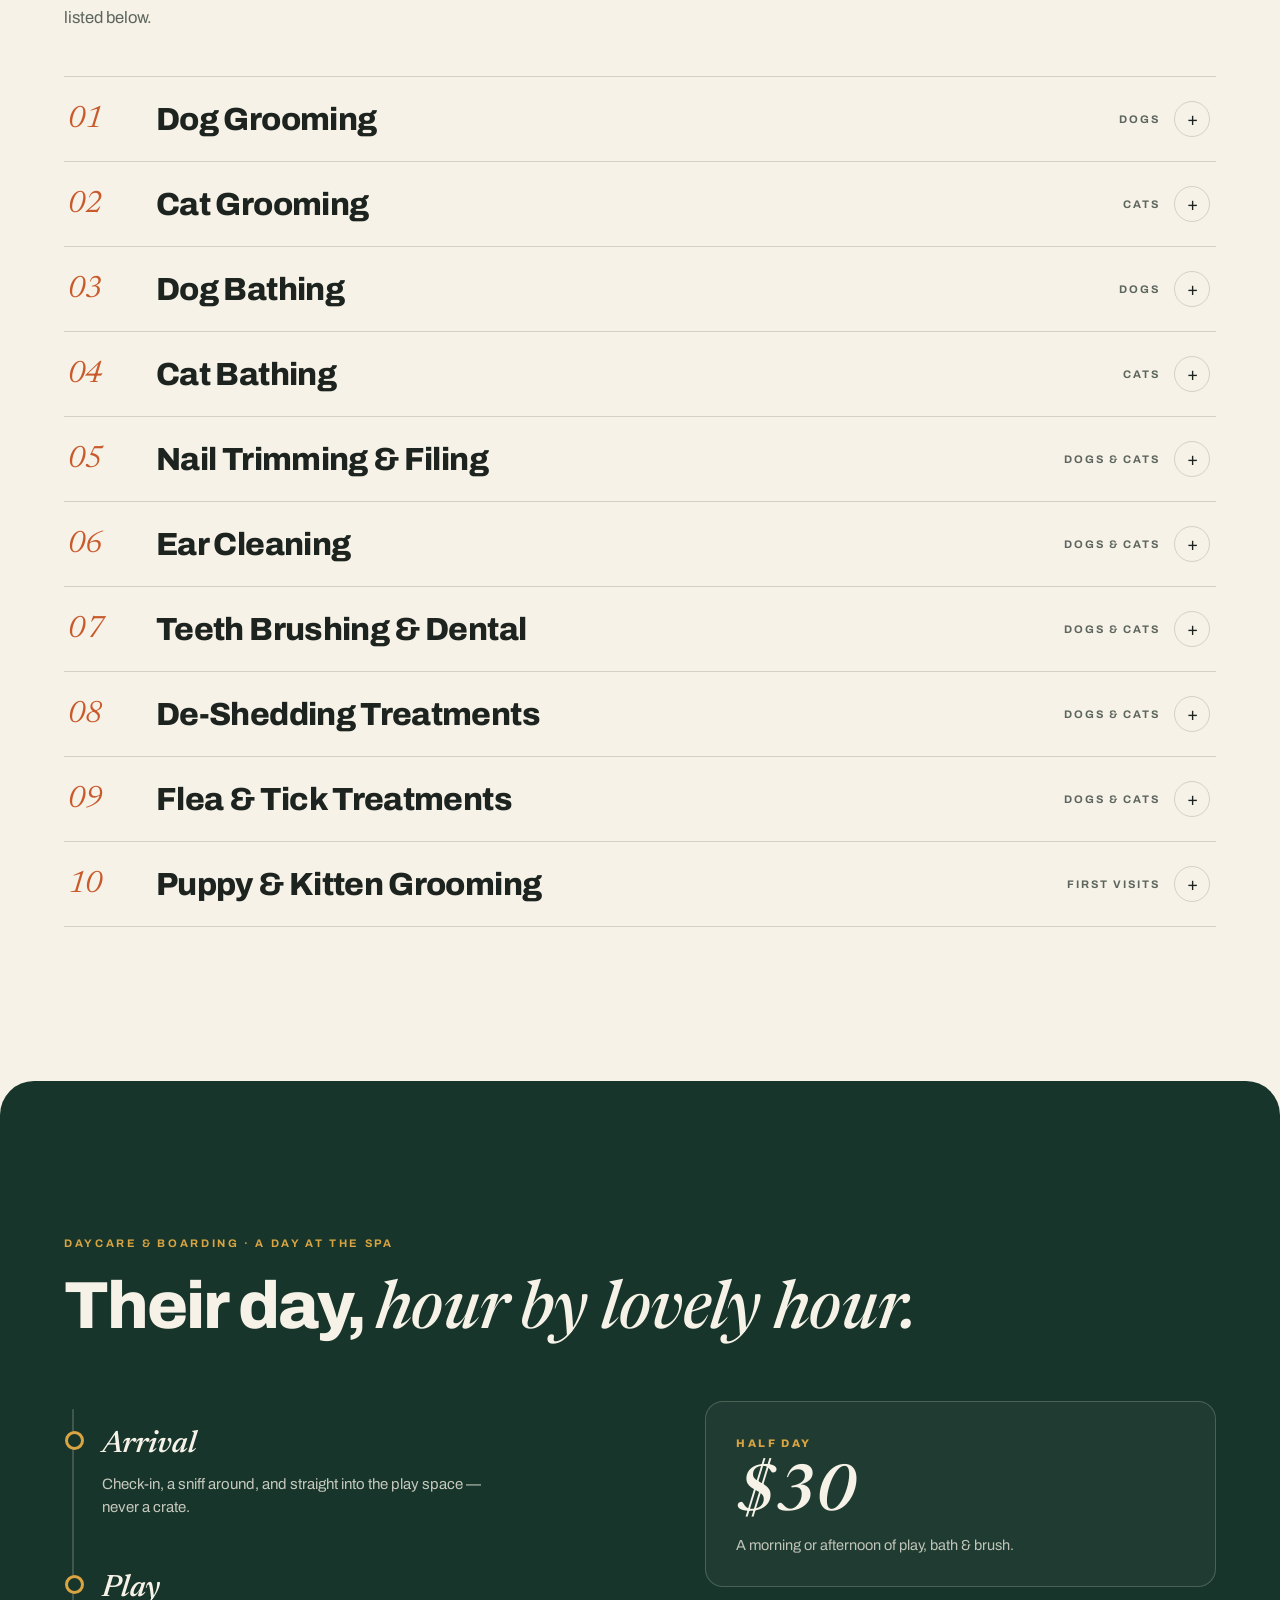
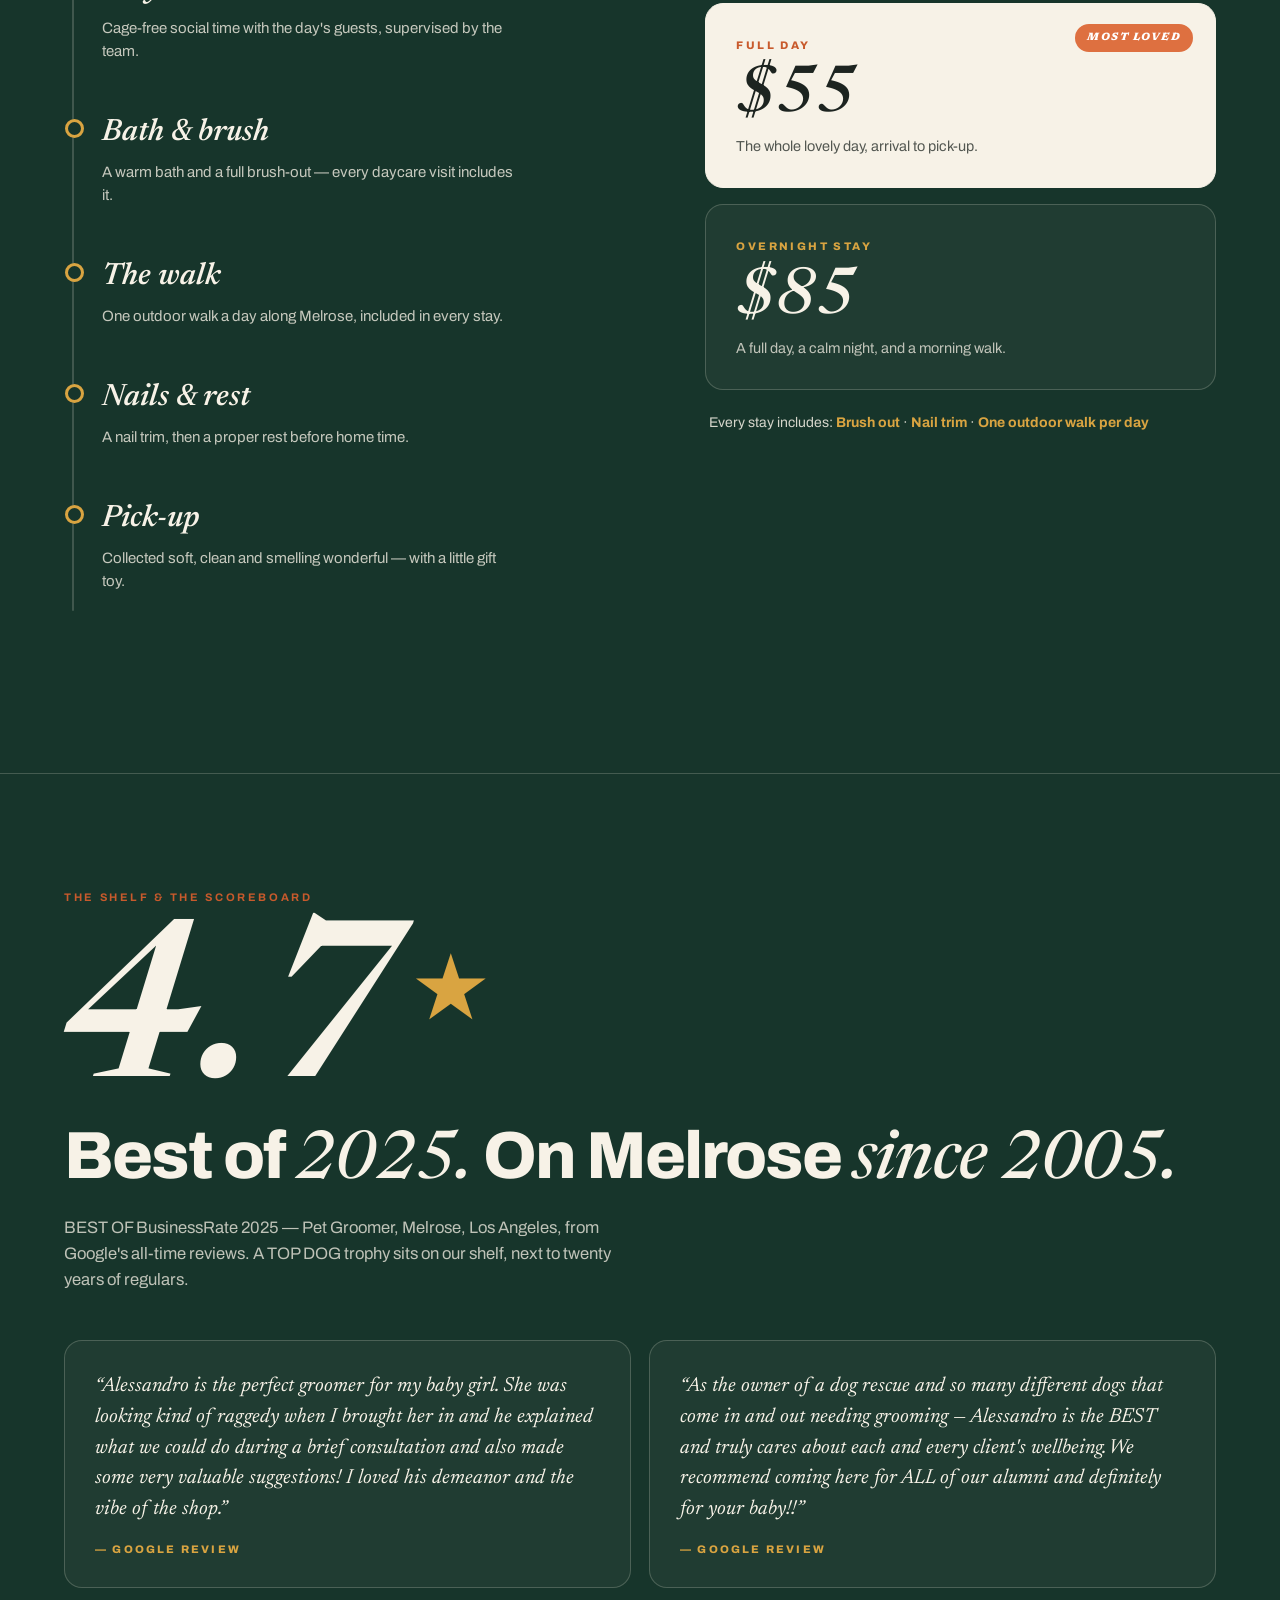
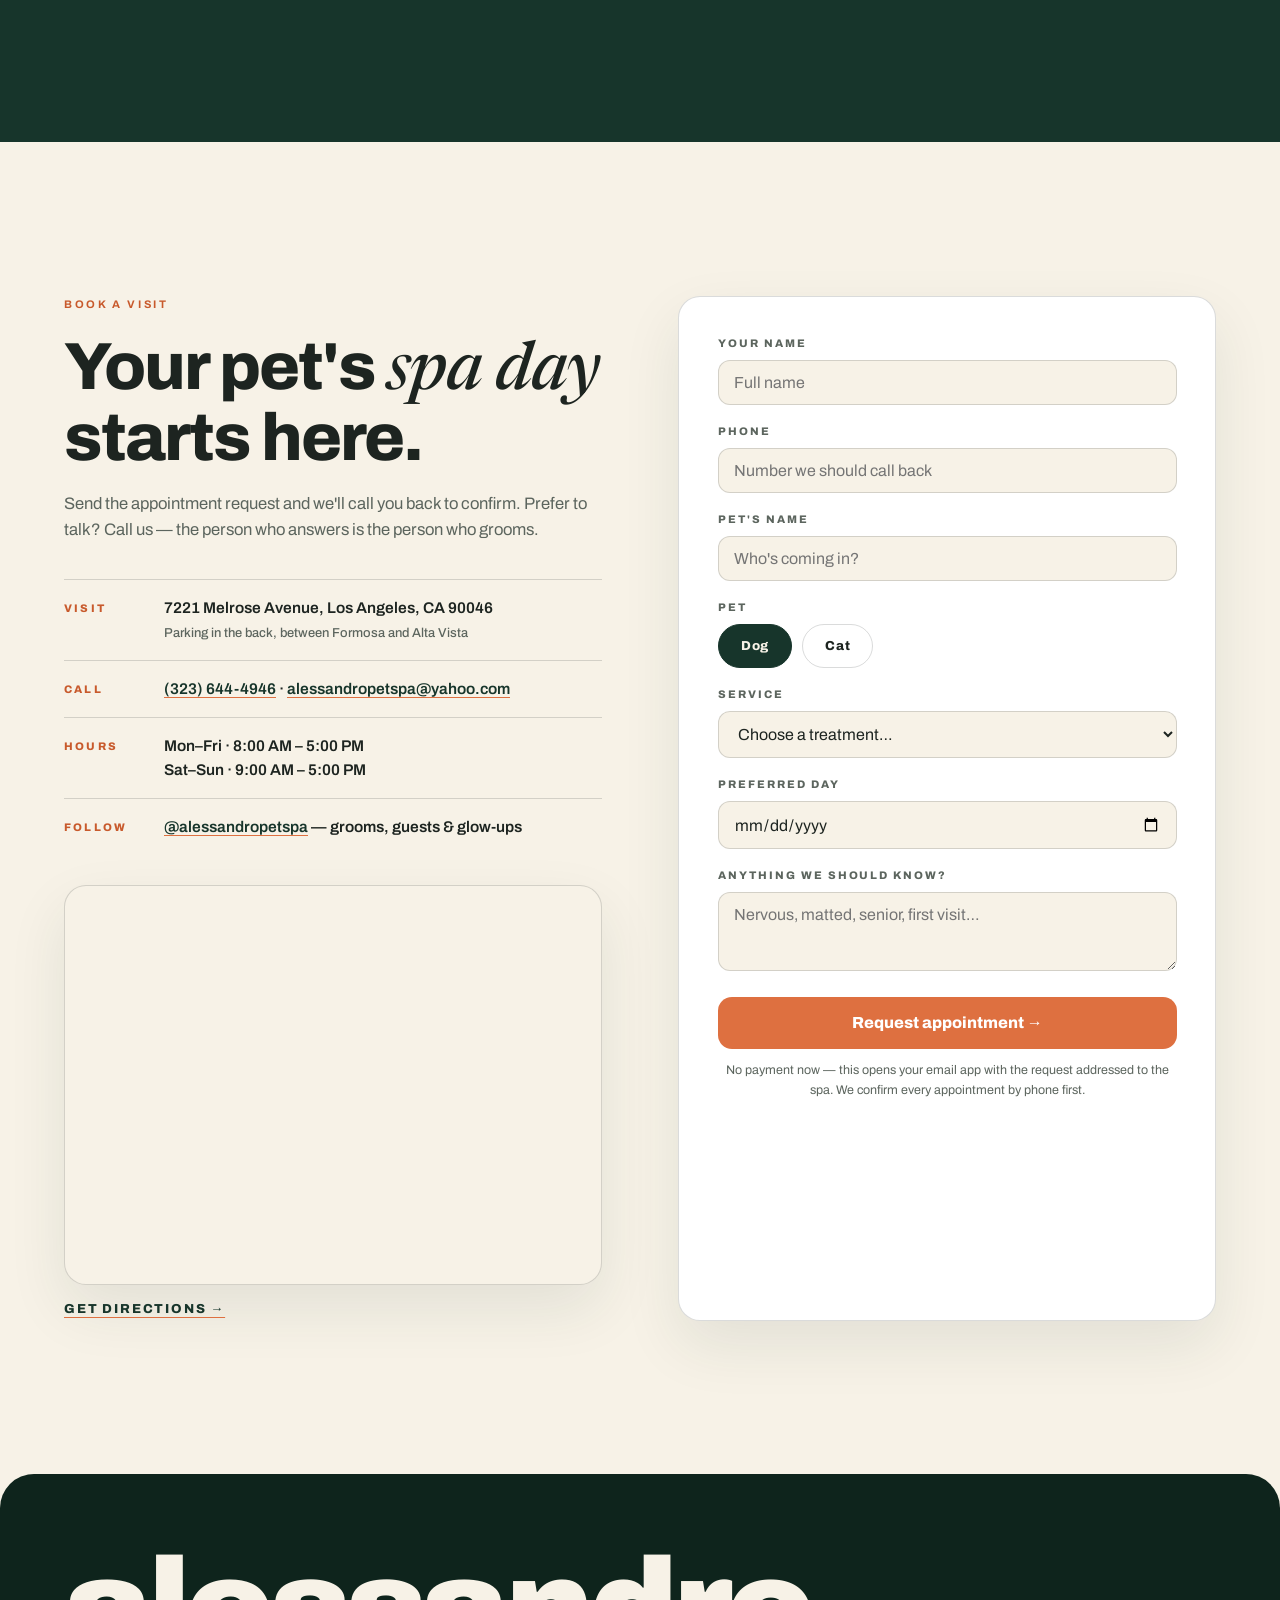
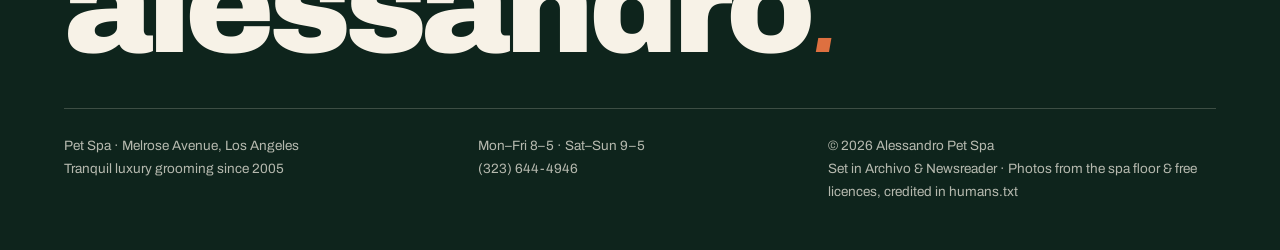
==== commit 1ecb5d80: "Handover fixes: booking form emails the spa, designed 404, README handover guide" ====
--- a/index.html
+++ b/index.html
@@ -192,11 +192,11 @@
           <label class="f"><span>Anything we should know?</span><textarea name="notes" rows="3" placeholder="Nervous, matted, senior, first visit…"></textarea></label>
           <p class="bform__err" id="formErr" hidden></p>
           <button class="bform__send" type="submit">Request appointment <i>→</i></button>
-          <p class="bform__note">No payment now — we confirm every appointment by phone first.</p>
+          <p class="bform__note">No payment now — this opens your email app with the request addressed to the spa. We confirm every appointment by phone first.</p>
         </form>
         <div class="bdone" id="bookDone" hidden>
           <span class="bdone__paw">🐾</span>
-          <h3>Request received.</h3>
+          <h3>Almost done — send the email.</h3>
           <p id="doneText"></p>
           <dl class="bdone__sum" id="doneSum"></dl>
           <button class="bform__send bform__send--ghost" id="againBtn" type="button">Book another pet</button>
